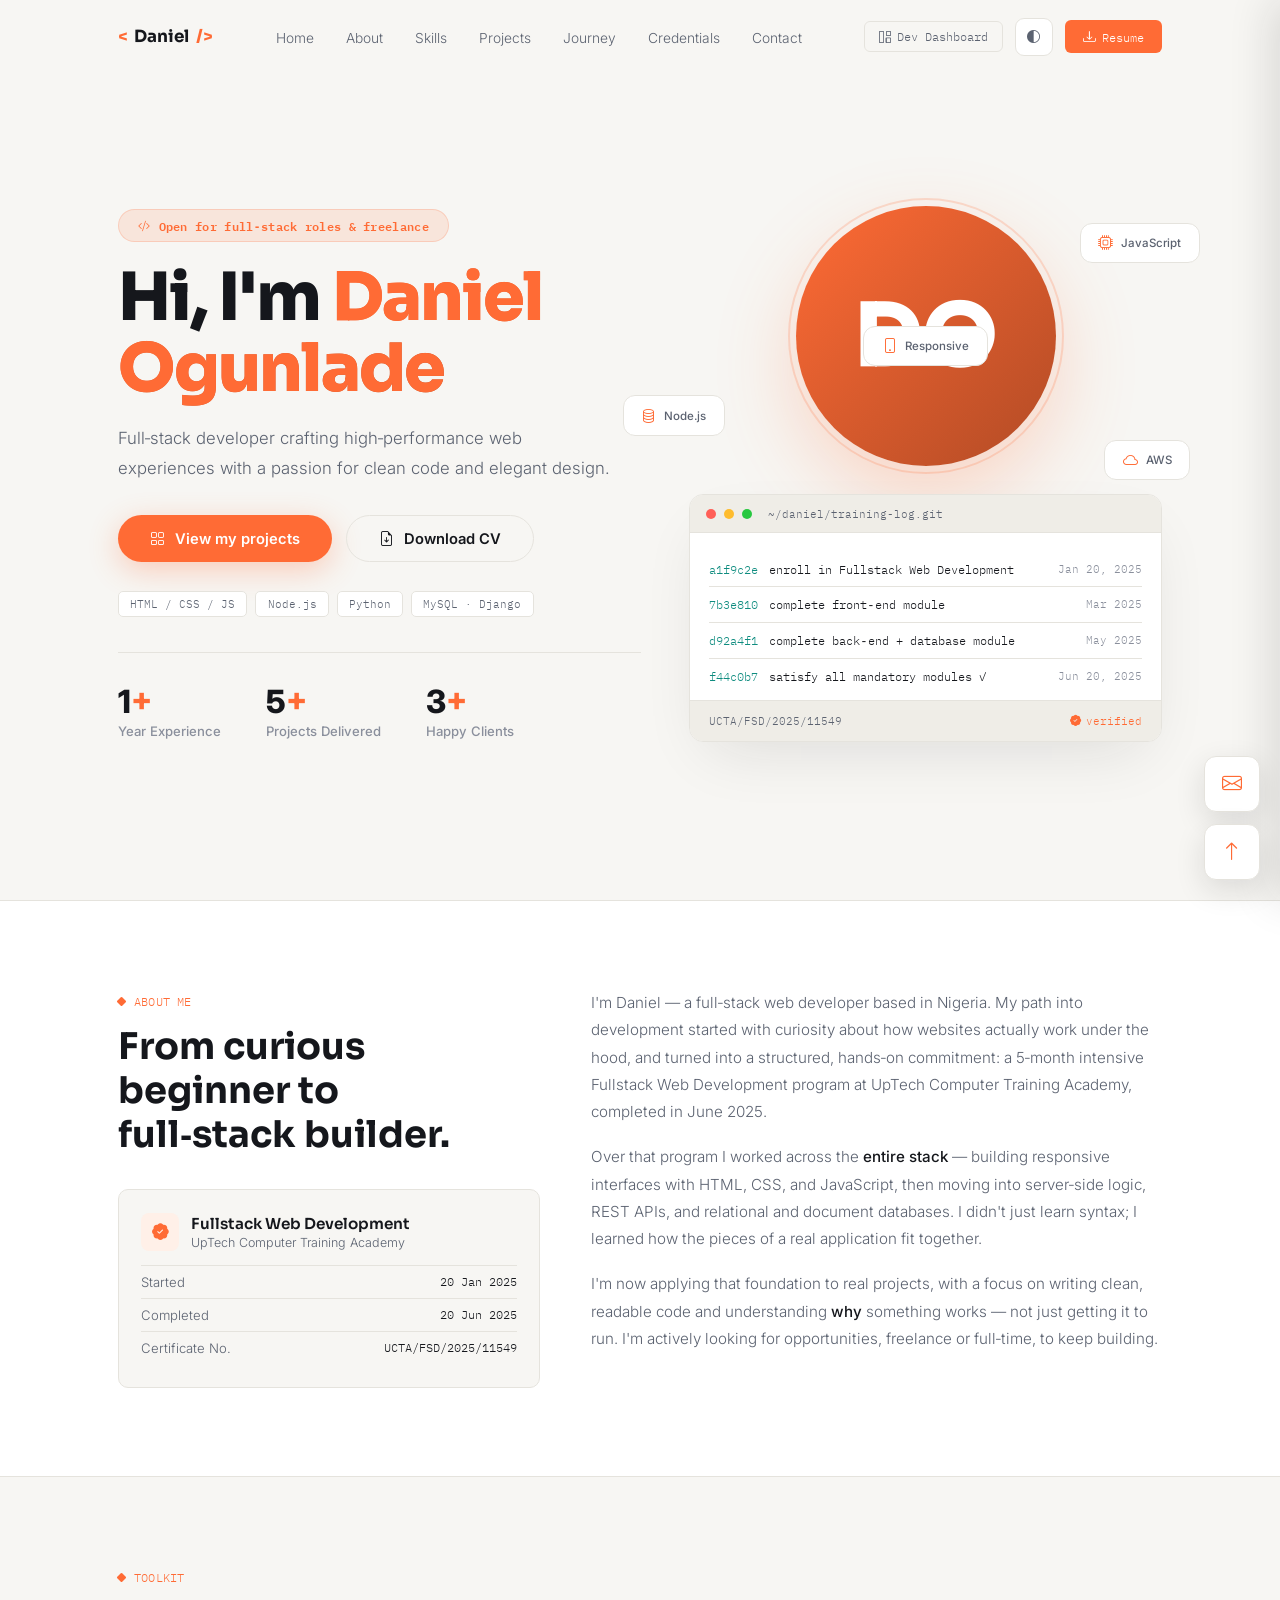
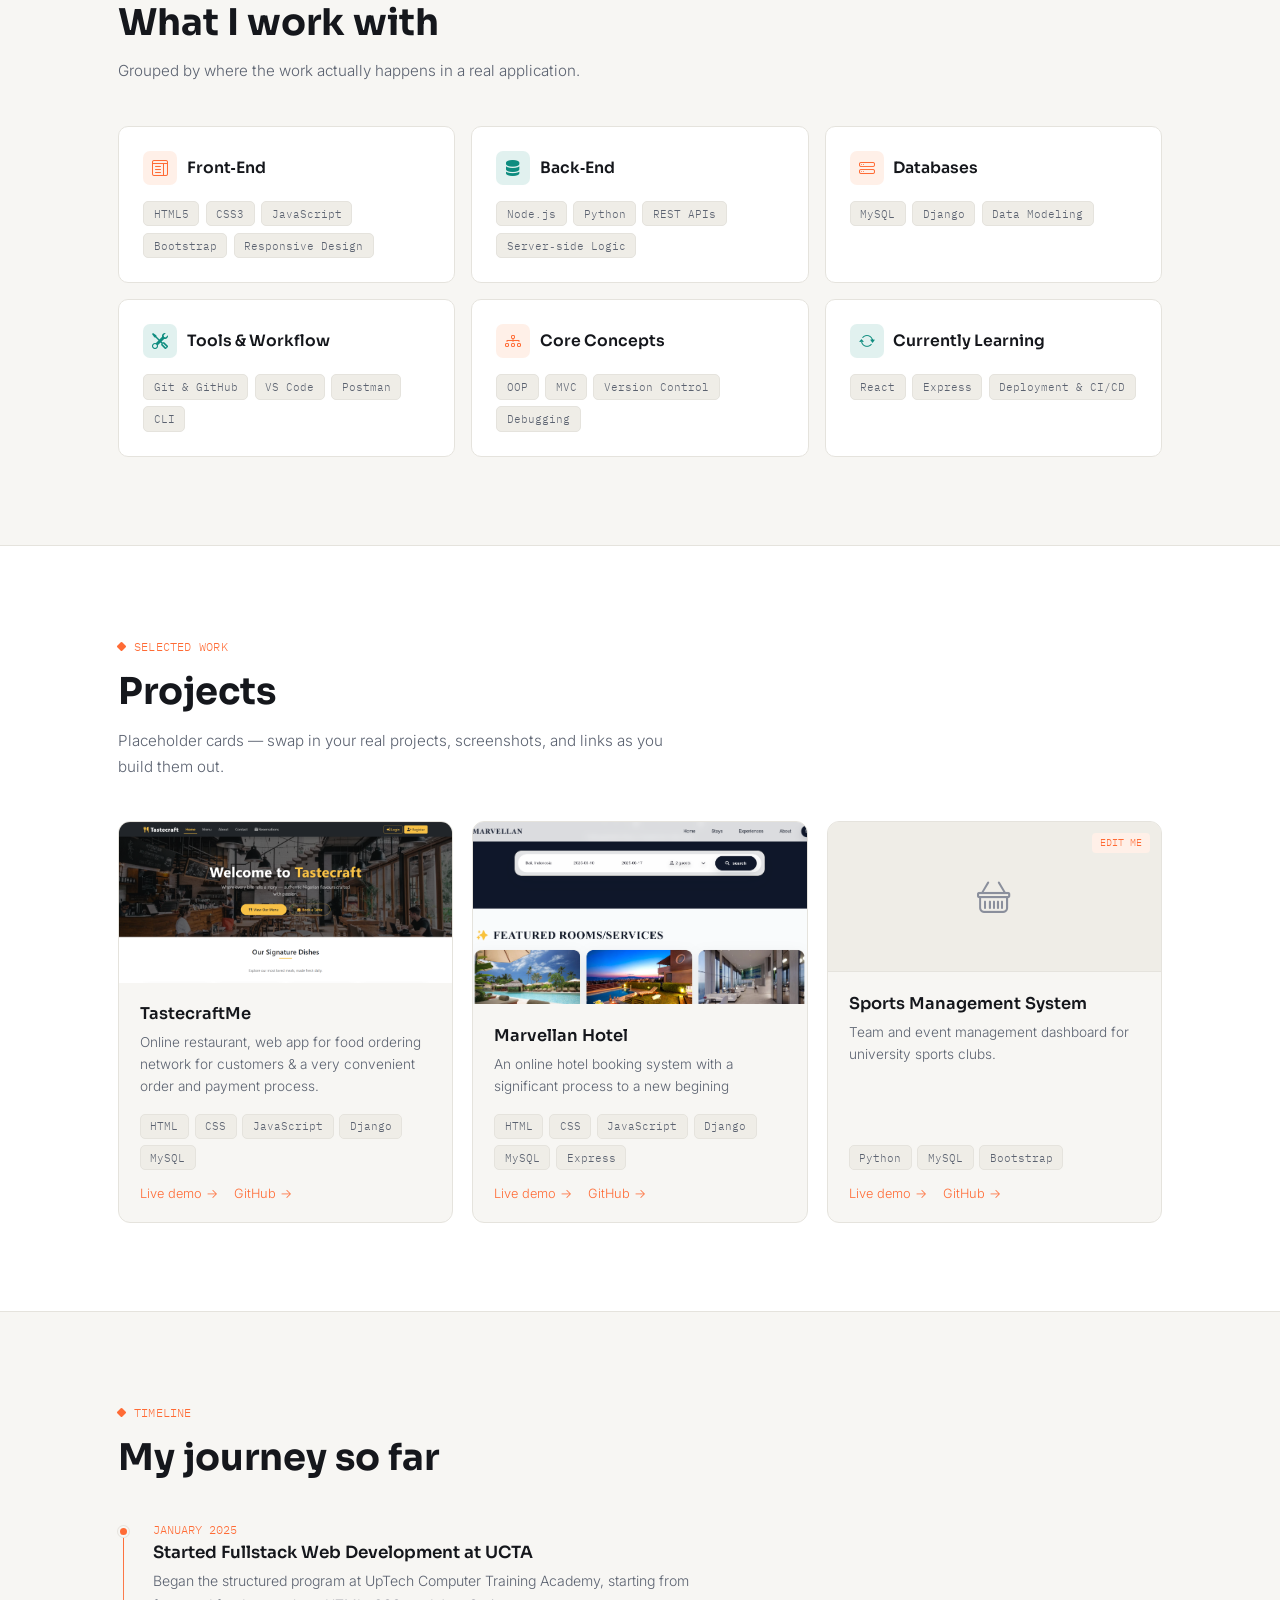
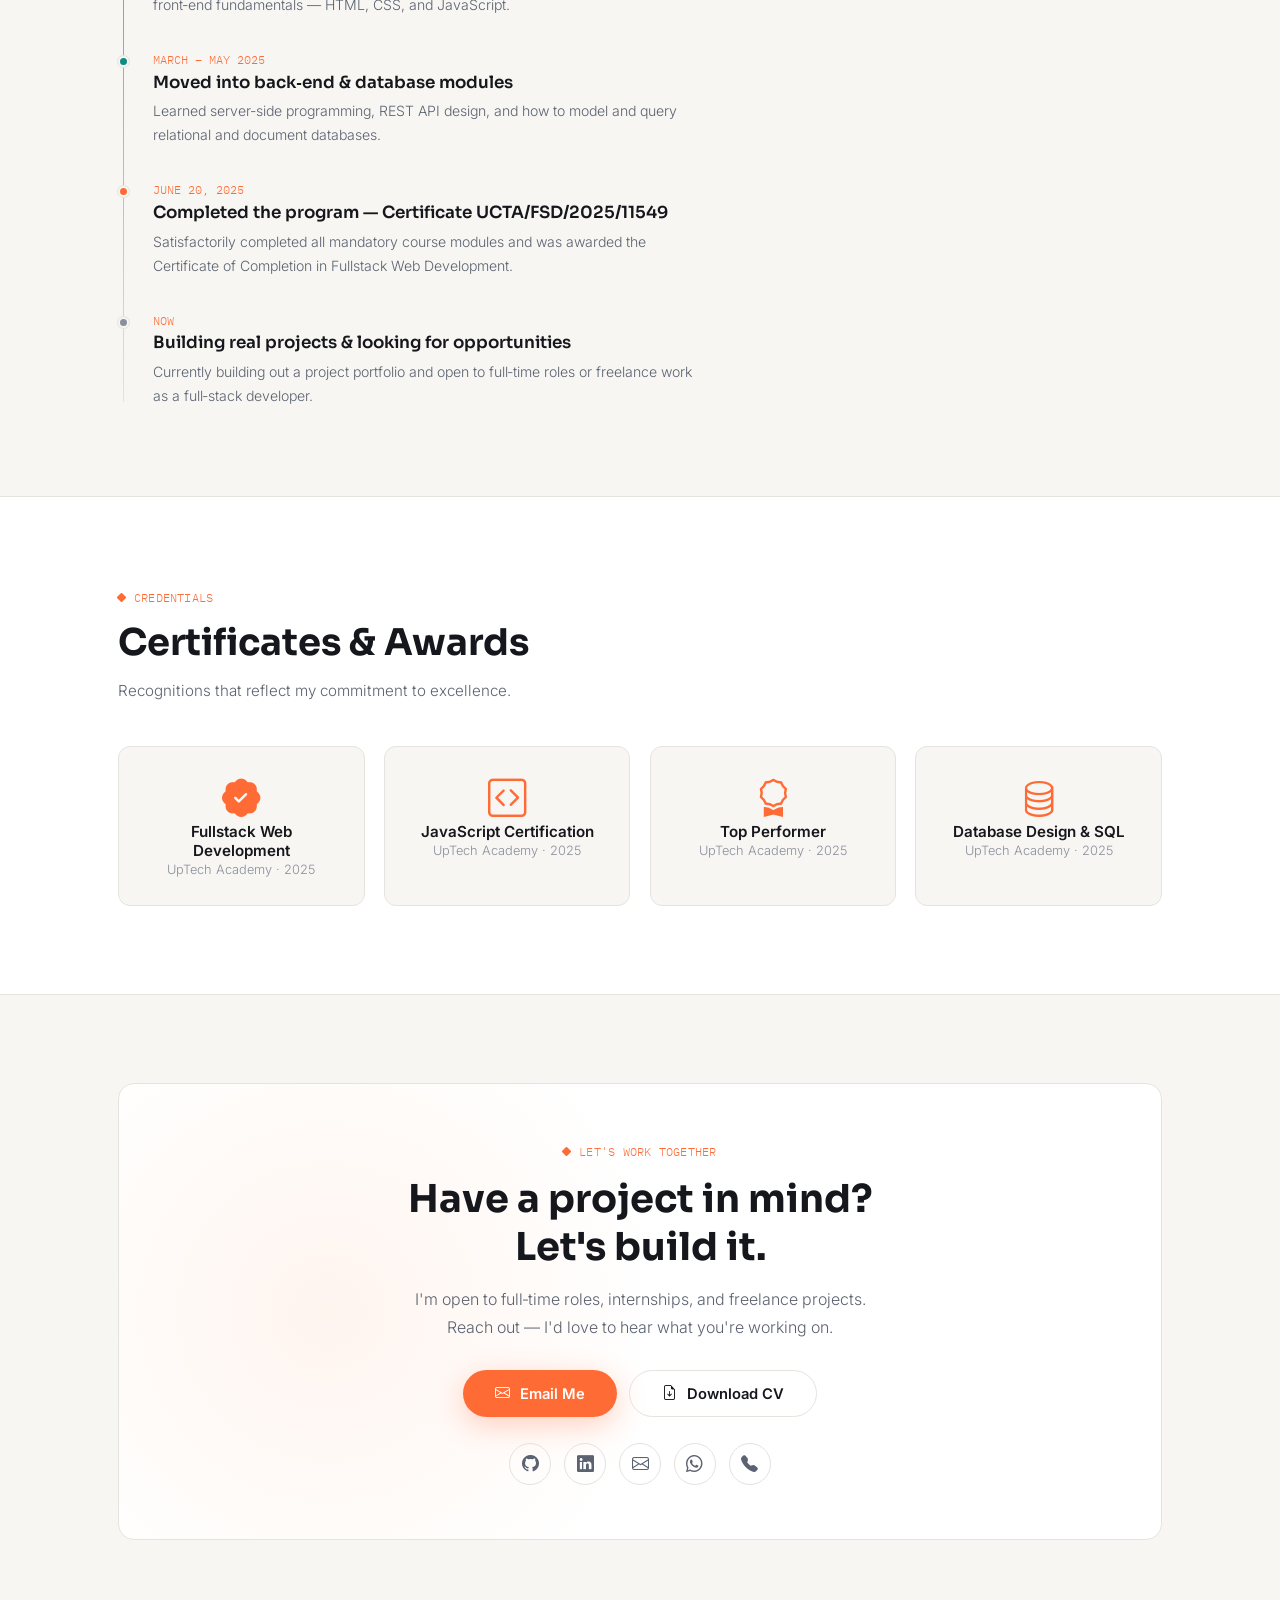
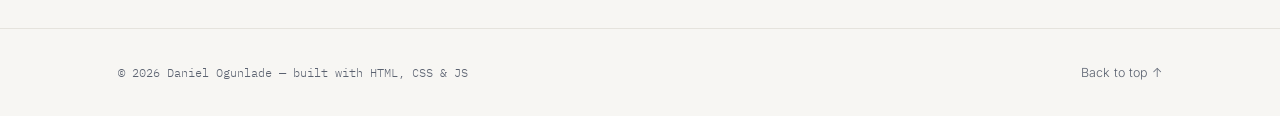
==== index.html @ c3af135f "first commit" ====
<!DOCTYPE html>
<html lang="en">

<head>
    <meta charset="UTF-8" />
    <meta name="viewport" content="width=device-width, initial-scale=1.0" />
    <title>Daniel Ogunlade · Full‑Stack Developer</title>

    <!-- ─── FONTS ─── -->
    <link rel="preconnect" href="https://fonts.googleapis.com" />
    <link href="https://fonts.googleapis.com/css2?family=Sora:wght@400;500;600;700;800&family=Inter:wght@300;400;500;600&family=IBM+Plex+Mono:wght@400;500;600&display=swap" rel="stylesheet" />

    <!-- ─── FAVICON ─── -->
    <link rel="shortcut icon" href="images\logo\favicon.ico" type="image/x-icon">

    <!-- ─── ICONS ─── -->
    <link rel="stylesheet" href="https://cdn.jsdelivr.net/npm/bootstrap-icons@1.11.3/font/bootstrap-icons.min.css" />

    <!-- ─── THEME PRE‑PAINT ─── -->
    <script>
        (function() {
            const stored = localStorage.getItem('portfolio-theme') || 'system';
            const resolved = stored === 'system' ?
                (window.matchMedia('(prefers-color-scheme: dark)').matches ? 'dark' : 'light') :
                stored;
            document.documentElement.setAttribute('data-theme', resolved);
            document.documentElement.setAttribute('data-theme-pref', stored);
        })();
    </script>

    <style>
        /* ═══════════════════════ BASE & TOKENS ═══════════════════════ */
        *,
        *::before,
        *::after {
            box-sizing: border-box;
            margin: 0;
            padding: 0;
        }
    
        :root,
        [data-theme="light"] {
            --bg: #F7F6F3;
            --surface: #FFFFFF;
            --ink: #15171C;
            --muted: #5B6270;
            --muted-2: #8A8F9C;
            --border: #E5E3DD;
            --orange: #FF6B35;
            --orange-2: #CC4400;
            --orange-soft: #FFF0E8;
            --teal: #0E8C7F;
            --code-bg: #EFEDE7;
            --shadow: rgba(21, 23, 28, 0.06);
            --shadow-md: rgba(21, 23, 28, 0.12);
        }
    
        [data-theme="dark"] {
            --bg: #14151A;
            --surface: #1A1C23;
            --ink: #EDEEF2;
            --muted: #9CA1B0;
            --muted-2: #686D7C;
            --border: #2B2D36;
            --orange: #FF7D4D;
            --orange-2: #CC4400;
            --orange-soft: #2A1B12;
            --teal: #3FCBB8;
            --code-bg: #20222B;
            --shadow: rgba(0, 0, 0, 0.35);
            --shadow-md: rgba(0, 0, 0, 0.5);
        }
    
        html {
            scroll-behavior: smooth;
        }
    
        body {
            background: var(--bg);
            color: var(--ink);
            font-family: 'Inter', sans-serif;
            font-weight: 300;
            transition: background 0.25s, color 0.25s;
            overflow-x: hidden;
        }
    
        ::selection {
            background: var(--orange);
            color: #fff;
        }
    
        ::-webkit-scrollbar {
            width: 8px;
        }
    
        ::-webkit-scrollbar-track {
            background: var(--bg);
        }
    
        ::-webkit-scrollbar-thumb {
            background: var(--border);
            border-radius: 4px;
        }
    
        ::-webkit-scrollbar-thumb:hover {
            background: var(--muted-2);
        }
    
        a {
            color: inherit;
            text-decoration: none;
        }
    
        :focus-visible {
            outline: 2px solid var(--orange);
            outline-offset: 3px;
        }
    
        @media (prefers-reduced-motion: reduce) {
    
            *,
            *::before,
            *::after {
                animation-duration: 0.01ms !important;
                transition-duration: 0.01ms !important;
            }
        }
    
        .font-display {
            font-family: 'Sora', sans-serif;
        }
    
        .font-mono {
            font-family: 'IBM Plex Mono', monospace;
        }
    
        .wrap {
            max-width: 1100px;
            margin: 0 auto;
            padding: 0 1.75rem;
        }
    
        .eyebrow {
            font-family: 'IBM Plex Mono', monospace;
            font-size: 0.75rem;
            color: var(--orange);
            letter-spacing: 0.02em;
            display: inline-flex;
            align-items: center;
            gap: 0.55rem;
            margin-bottom: 1rem;
        }
    
        .eyebrow::before {
            content: '';
            width: 7px;
            height: 7px;
            background: var(--orange);
            border-radius: 1px;
            transform: rotate(45deg);
            flex-shrink: 0;
        }
    
        /* ═══════════════════════ NAVBAR ═══════════════════════ */
        nav {
            position: fixed;
            top: 0;
            left: 0;
            right: 0;
            z-index: 200;
            padding: 1.1rem 0;
            transition: all 0.3s ease;
        }
    
        nav.scrolled {
            background: color-mix(in srgb, var(--bg) 88%, transparent);
            backdrop-filter: blur(14px);
            border-bottom: 1px solid var(--border);
            padding: 0.75rem 0;
        }
    
        nav .wrap {
            display: flex;
            align-items: center;
            justify-content: space-between;
        }
    
        .nav-logo {
            font-family: 'Sora', sans-serif;
            font-weight: 700;
            font-size: 1.05rem;
            display: flex;
            align-items: center;
            gap: 0.4rem;
            flex-shrink: 0;
        }
    
        .nav-logo .bracket {
            color: var(--orange);
        }
    
        .nav-links {
            display: flex;
            gap: 2rem;
            list-style: none;
        }
    
        .nav-links a {
            font-size: 0.86rem;
            color: var(--muted);
            transition: color 0.2s;
            position: relative;
        }
    
        .nav-links a:hover {
            color: var(--ink);
        }
    
        .nav-right {
            display: flex;
            align-items: center;
            gap: 0.75rem;
        }
    
        .theme-toggle {
            width: 38px;
            height: 38px;
            border-radius: 9px;
            border: 1px solid var(--border);
            background: var(--surface);
            color: var(--muted);
            display: flex;
            align-items: center;
            justify-content: center;
            cursor: pointer;
            transition: all 0.2s;
            position: relative;
            flex-shrink: 0;
        }
    
        .theme-toggle:hover {
            border-color: var(--orange);
            color: var(--orange);
        }
    
        .theme-dropdown {
            position: absolute;
            top: calc(100% + 8px);
            right: 0;
            background: var(--surface);
            border: 1px solid var(--border);
            border-radius: 10px;
            box-shadow: 0 12px 28px var(--shadow-md);
            padding: 5px;
            width: 150px;
            opacity: 0;
            visibility: hidden;
            transform: translateY(-6px);
            transition: all 0.18s;
            z-index: 50;
        }
    
        .theme-dropdown.open {
            opacity: 1;
            visibility: visible;
            transform: translateY(0);
        }
    
        .theme-option {
            display: flex;
            align-items: center;
            gap: 8px;
            width: 100%;
            border: none;
            background: none;
            padding: 7px 10px;
            border-radius: 7px;
            cursor: pointer;
            font-size: 0.82rem;
            color: var(--ink);
            font-family: 'Inter', sans-serif;
            transition: background 0.15s;
        }
    
        .theme-option:hover {
            background: var(--code-bg);
        }
    
        .theme-option.current {
            color: var(--orange);
            font-weight: 600;
        }
    
        .theme-option .check {
            margin-left: auto;
            opacity: 0;
        }
    
        .theme-option.current .check {
            opacity: 1;
        }
    
        .nav-cta {
            font-family: 'IBM Plex Mono', monospace;
            font-size: 0.78rem;
            background: var(--orange);
            color: #fff;
            padding: 0.55rem 1.15rem;
            border-radius: 6px;
            transition: all 0.2s;
            display: flex;
            align-items: center;
            gap: 0.4rem;
            white-space: nowrap;
        }
    
        .nav-cta:hover {
            transform: translateY(-1px);
            box-shadow: 0 6px 16px var(--shadow-md);
        }
    
        .dash-switch {
            display: flex;
            align-items: center;
            gap: 0.4rem;
            font-family: 'IBM Plex Mono', monospace;
            font-size: 0.76rem;
            color: var(--muted);
            border: 1px solid var(--border);
            padding: 0.45rem 0.85rem;
            border-radius: 6px;
            transition: all 0.2s;
            white-space: nowrap;
        }
    
        .dash-switch:hover {
            border-color: var(--teal);
            color: var(--teal);
        }
    
        .nav-toggle {
            display: none;
            background: none;
            border: 1px solid var(--border);
            border-radius: 8px;
            width: 38px;
            height: 38px;
            color: var(--ink);
            font-size: 1.1rem;
            cursor: pointer;
            align-items: center;
            justify-content: center;
            flex-shrink: 0;
        }
    
        /* ─── Mobile drawer ─── */
        .mobile-nav-panel {
            position: fixed;
            top: 0;
            right: 0;
            height: 100vh;
            width: min(80vw, 320px);
            background: var(--surface);
            border-left: 1px solid var(--border);
            z-index: 300;
            transform: translateX(100%);
            transition: transform 0.3s ease;
            display: flex;
            flex-direction: column;
            padding: 1.5rem;
            box-shadow: -10px 0 40px var(--shadow-md);
        }
    
        .mobile-nav-panel.open {
            transform: translateX(0);
        }
    
        .mobile-nav-head {
            display: flex;
            justify-content: space-between;
            align-items: center;
            margin-bottom: 2rem;
        }
    
        .mobile-nav-close {
            background: none;
            border: 1px solid var(--border);
            border-radius: 8px;
            width: 34px;
            height: 34px;
            color: var(--ink);
            font-size: 1rem;
            cursor: pointer;
        }
    
        .mobile-nav-links {
            list-style: none;
            display: flex;
            flex-direction: column;
            gap: 0.3rem;
        }
    
        .mobile-nav-links a {
            display: block;
            padding: 0.85rem 0.5rem;
            font-size: 1rem;
            font-weight: 500;
            color: var(--ink);
            border-bottom: 1px solid var(--border);
        }
    
        .mobile-nav-footer {
            margin-top: auto;
            display: flex;
            flex-direction: column;
            gap: 0.7rem;
        }
    
        .mobile-nav-overlay {
            position: fixed;
            inset: 0;
            background: rgba(0, 0, 0, 0.4);
            z-index: 250;
            opacity: 0;
            visibility: hidden;
            transition: opacity 0.3s ease;
        }
    
        .mobile-nav-overlay.open {
            opacity: 1;
            visibility: visible;
        }
    
        /* ═══════════════════════ HERO — COMBINED ═══════════════════════ */
        #hero {
            min-height: 100vh;
            display: flex;
            align-items: center;
            padding: 6rem 0 3rem;
            position: relative;
        }
    
        .hero-grid {
            display: grid;
            grid-template-columns: 1.05fr 0.95fr;
            gap: 3rem;
            align-items: center;
            width: 100%;
        }
    
        /* ─── Left content ─── */
        .hero-badge {
            display: inline-flex;
            align-items: center;
            gap: 0.5rem;
            background: color-mix(in srgb, var(--orange) 12%, transparent);
            color: var(--orange);
            padding: 0.35rem 1.2rem;
            border-radius: 50px;
            font-size: 0.75rem;
            font-weight: 600;
            letter-spacing: 0.3px;
            border: 1px solid color-mix(in srgb, var(--orange) 20%, transparent);
            font-family: 'IBM Plex Mono', monospace;
            margin-bottom: 1.2rem;
            opacity: 0;
            transform: translateY(16px);
            animation: fadeUp 0.7s 0.05s forwards;
        }
    
        .hero-title {
            font-family: 'Sora', sans-serif;
            font-size: clamp(2.6rem, 5.2vw, 4.2rem);
            font-weight: 800;
            line-height: 1.08;
            letter-spacing: -2px;
            margin-bottom: 1.2rem;
            opacity: 0;
            transform: translateY(18px);
            animation: fadeUp 0.7s 0.12s forwards;
        }
    
        .hero-title .highlight {
            background: linear-gradient(135deg, var(--orange), color-mix(in srgb, var(--orange) 70%, #000));
            -webkit-background-clip: text;
            -webkit-text-fill-color: var(--orange);
            background-clip: text;
        }
    
        .hero-sub {
            font-size: 1.05rem;
            color: var(--muted);
            max-width: 500px;
            line-height: 1.75;
            margin-bottom: 2rem;
            opacity: 0;
            transform: translateY(18px);
            animation: fadeUp 0.7s 0.22s forwards;
        }
    
        .hero-actions {
            display: flex;
            gap: 0.9rem;
            flex-wrap: wrap;
            opacity: 0;
            transform: translateY(18px);
            animation: fadeUp 0.7s 0.34s forwards;
        }
    
        .btn-primary {
            display: inline-flex;
            align-items: center;
            gap: 0.6rem;
            background: var(--orange);
            color: #fff;
            padding: 0.85rem 2rem;
            border-radius: 50px;
            font-weight: 600;
            font-size: 0.92rem;
            border: none;
            cursor: pointer;
            transition: all 0.3s ease;
            box-shadow: 0 8px 30px color-mix(in srgb, var(--orange) 30%, transparent);
        }
    
        .btn-primary:hover {
            background: color-mix(in srgb, var(--orange) 80%, #000);
            transform: translateY(-3px);
            box-shadow: 0 12px 40px color-mix(in srgb, var(--orange) 40%, transparent);
        }
    
        .btn-secondary {
            display: inline-flex;
            align-items: center;
            gap: 0.6rem;
            background: transparent;
            color: var(--ink);
            padding: 0.85rem 2rem;
            border-radius: 50px;
            font-weight: 600;
            font-size: 0.92rem;
            border: 1.5px solid var(--border);
            cursor: pointer;
            transition: all 0.3s ease;
        }
    
        .btn-secondary:hover {
            border-color: var(--orange);
            color: var(--orange);
            transform: translateY(-3px);
            background: color-mix(in srgb, var(--orange) 5%, transparent);
        }
    
        /* ─── Tech tags ─── */
        .hero-tags {
            display: flex;
            gap: 0.5rem;
            margin-top: 1.8rem;
            flex-wrap: wrap;
            opacity: 0;
            transform: translateY(18px);
            animation: fadeUp 0.7s 0.46s forwards;
        }
    
        .hero-tag {
            font-family: 'IBM Plex Mono', monospace;
            font-size: 0.7rem;
            color: var(--muted);
            border: 1px solid var(--border);
            padding: 0.3rem 0.7rem;
            border-radius: 5px;
            background: var(--surface);
        }
    
        /* ─── Stats ─── */
        .hero-stats {
            display: flex;
            gap: 2.8rem;
            margin-top: 2.2rem;
            padding-top: 1.8rem;
            border-top: 1px solid var(--border);
            opacity: 0;
            transform: translateY(18px);
            animation: fadeUp 0.7s 0.58s forwards;
        }
    
        .stat-item h3 {
            font-size: 2rem;
            font-weight: 800;
            color: var(--ink);
        }
    
        .stat-item h3 span {
            color: var(--orange);
        }
    
        .stat-item p {
            color: var(--muted-2);
            font-size: 0.82rem;
            font-weight: 500;
            margin-top: 2px;
        }
    
        /* ─── Right: Avatar + floating badges ─── */
        .hero-visual {
            display: flex;
            justify-content: center;
            align-items: center;
            position: relative;
            opacity: 0;
            transform: scale(0.94);
            animation: fadeUp 0.8s 0.2s forwards;
        }
    
        .hero-avatar {
            width: 260px;
            height: 260px;
            border-radius: 50%;
            background: linear-gradient(135deg, var(--orange), color-mix(in srgb, var(--orange) 70%, #000));
            display: flex;
            align-items: center;
            justify-content: center;
            font-size: 5.5rem;
            font-weight: 800;
            color: #fff;
            margin-bottom: 20px;
            box-shadow: 0 30px 80px color-mix(in srgb, var(--orange) 25%, transparent);
            position: relative;
            user-select: none;
            font-family: 'Sora', sans-serif;
        }
    
        .hero-avatar::after {
            content: '';
            position: absolute;
            inset: -8px;
            border-radius: 50%;
            border: 2px solid color-mix(in srgb, var(--orange) 20%, transparent);
            animation: pulse-ring 3s ease-in-out infinite;
        }
    
        @keyframes pulse-ring {
    
            0%,
            100% {
                transform: scale(1);
                opacity: 0.6;
            }
    
            50% {
                transform: scale(1.06);
                opacity: 0.2;
            }
        }
    
        .floating-badge {
            position: absolute;
            background: var(--surface);
            border: 1px solid var(--border);
            padding: 0.6rem 1.1rem;
            border-radius: 12px;
            font-size: 0.72rem;
            font-weight: 500;
            color: var(--muted);
            display: flex;
            align-items: center;
            gap: 0.5rem;
            box-shadow: var(--shadow-md);
            backdrop-filter: blur(4px);
            animation: float 5s ease-in-out infinite;
            white-space: nowrap;
        }
    
        .floating-badge i {
            color: var(--orange);
            font-size: 0.95rem;
        }
    
        .floating-badge:nth-child(2) {
            top: 6%;
            right: -8%;
            animation-delay: 0.3s;
        }
    
        .floating-badge:nth-child(3) {
            bottom: 18%;
            left: -14%;
            animation-delay: 1s;
        }
    
        .floating-badge:nth-child(4) {
            bottom: 2%;
            right: -6%;
            animation-delay: 1.8s;
        }
    
        @keyframes float {
    
            0%,
            100% {
                transform: translateY(0);
            }
    
            50% {
                transform: translateY(-12px);
            }
        }
    
        /* ─── Commit‑panel (the unique "training log" card) ─── */
        .commit-panel {
            background: var(--surface);
            border: 1px solid var(--border);
            border-radius: 14px;
            overflow: hidden;
            box-shadow: 0 24px 60px -20px var(--shadow-md);
            opacity: 0;
            transform: translateY(18px) scale(0.98);
            animation: fadeUp 0.8s 0.35s forwards;
            margin-top: 0.5rem;
        }
    
        .commit-bar {
            display: flex;
            align-items: center;
            gap: 0.5rem;
            padding: 0.7rem 1rem;
            background: var(--code-bg);
            border-bottom: 1px solid var(--border);
        }
    
        .commit-dot {
            width: 10px;
            height: 10px;
            border-radius: 50%;
        }
    
        .commit-bar-title {
            margin-left: 0.5rem;
            font-family: 'IBM Plex Mono', monospace;
            font-size: 0.7rem;
            color: var(--muted);
        }
    
        .commit-body {
            padding: 1.2rem 1.2rem 0.4rem;
            font-family: 'IBM Plex Mono', monospace;
            font-size: 0.76rem;
        }
    
        .commit-row {
            display: flex;
            gap: 0.7rem;
            padding: 0.6rem 0;
            border-bottom: 1px solid var(--border);
        }
    
        .commit-row:last-child {
            border-bottom: none;
        }
    
        .commit-hash {
            color: var(--teal);
            flex-shrink: 0;
        }
    
        .commit-msg {
            color: var(--ink);
            flex: 1;
        }
    
        .commit-meta {
            color: var(--muted-2);
            font-size: 0.7rem;
            white-space: nowrap;
        }
    
        .commit-footer {
            padding: 0.8rem 1.2rem;
            background: var(--code-bg);
            border-top: 1px solid var(--border);
            display: flex;
            justify-content: space-between;
            align-items: center;
            font-family: 'IBM Plex Mono', monospace;
            font-size: 0.7rem;
            color: var(--muted);
        }
    
        .commit-footer .verify {
            color: var(--orange);
            display: flex;
            align-items: center;
            gap: 0.3rem;
        }
    
        .reveal {
            opacity: 0;
            transform: translateY(26px);
            transition: opacity 0.65s ease, transform 0.65s ease;
        }
    
        .reveal.visible {
            opacity: 1;
            transform: translateY(0);
        }
    
        /* ═══════════════════════ SECTION SCAFFOLD ═══════════════════════ */
        section {
            padding: 5.5rem 0;
        }
    
        .section-head {
            margin-bottom: 2.6rem;
            max-width: 560px;
        }
    
        .section-title {
            font-family: 'Sora', sans-serif;
            font-size: clamp(1.7rem, 3vw, 2.3rem);
            font-weight: 700;
            line-height: 1.2;
        }
    
        .section-desc {
            color: var(--muted);
            margin-top: 0.85rem;
            line-height: 1.7;
            font-size: 0.95rem;
        }
    
        /* ═══════════════════════ ABOUT ═══════════════════════ */
        #about {
            background: var(--surface);
            border-top: 1px solid var(--border);
            border-bottom: 1px solid var(--border);
        }
    
        .about-grid {
            display: grid;
            grid-template-columns: 0.85fr 1.15fr;
            gap: 3.2rem;
            align-items: start;
        }
    
        .about-text p {
            color: var(--muted);
            line-height: 1.8;
            margin-bottom: 1.1rem;
            font-size: 0.95rem;
        }
    
        .about-text strong {
            color: var(--ink);
            font-weight: 500;
        }
    
        .cert-card {
            background: var(--bg);
            border: 1px solid var(--border);
            border-radius: 10px;
            padding: 1.4rem;
        }
    
        .cert-card-head {
            display: flex;
            align-items: center;
            gap: 0.7rem;
            margin-bottom: 0.9rem;
        }
    
        .cert-icon {
            width: 38px;
            height: 38px;
            border-radius: 8px;
            background: var(--orange-soft);
            color: var(--orange);
            display: flex;
            align-items: center;
            justify-content: center;
            font-size: 1.05rem;
            flex-shrink: 0;
        }
    
        .cert-card-title {
            font-family: 'Sora', sans-serif;
            font-weight: 600;
            font-size: 0.95rem;
        }
    
        .cert-card-sub {
            font-size: 0.78rem;
            color: var(--muted);
            margin-top: 0.1rem;
        }
    
        .cert-detail {
            display: flex;
            justify-content: space-between;
            padding: 0.5rem 0;
            border-top: 1px solid var(--border);
            font-size: 0.82rem;
        }
    
        .cert-detail .label {
            color: var(--muted);
        }
    
        .cert-detail .value {
            font-family: 'IBM Plex Mono', monospace;
            font-size: 0.76rem;
            color: var(--ink);
        }
    
        /* ═══════════════════════ SKILLS ═══════════════════════ */
        .skills-grid {
            display: grid;
            grid-template-columns: repeat(3, 1fr);
            gap: 1rem;
        }
    
        .skill-card {
            background: var(--surface);
            border: 1px solid var(--border);
            border-radius: 10px;
            padding: 1.5rem;
            transition: all 0.25s;
        }
    
        .skill-card:hover {
            border-color: var(--orange);
            transform: translateY(-3px);
        }
    
        .skill-card-head {
            display: flex;
            align-items: center;
            gap: 0.6rem;
            margin-bottom: 1rem;
        }
    
        .skill-icon {
            width: 34px;
            height: 34px;
            border-radius: 7px;
            display: flex;
            align-items: center;
            justify-content: center;
            font-size: 1rem;
            flex-shrink: 0;
        }
    
        .skill-card-title {
            font-family: 'Sora', sans-serif;
            font-weight: 600;
            font-size: 0.98rem;
        }
    
        .skill-tags {
            display: flex;
            flex-wrap: wrap;
            gap: 0.4rem;
        }
    
        .skill-tag {
            font-family: 'IBM Plex Mono', monospace;
            font-size: 0.7rem;
            background: var(--code-bg);
            border: 1px solid var(--border);
            color: var(--muted);
            padding: 0.3rem 0.6rem;
            border-radius: 5px;
        }
    
        /* ═══════════════════════ PROJECTS ═══════════════════════ */
        #projects {
            background: var(--surface);
            border-top: 1px solid var(--border);
            border-bottom: 1px solid var(--border);
        }
    
        .projects-grid {
            display: grid;
            grid-template-columns: repeat(3, 1fr);
            gap: 1.2rem;
        }
    
        .project-card {
            background: var(--bg);
            border: 1px solid var(--border);
            border-radius: 12px;
            overflow: hidden;
            transition: all 0.3s;
            display: flex;
            flex-direction: column;
        }
    
        .project-card:hover {
            border-color: var(--orange);
            transform: translateY(-3px);
        }
    
        .project-card img {
            transition: all 0.3s;
            object-fit: cover;
            width: 100%;
            height: 100%;
        }
    
        .project-card:hover img {
            transform: scale(1.05);
        }
    
        .project-thumb {
            height: 150px;
            display: flex;
            align-items: center;
            justify-content: center;
            background: var(--code-bg);
            border-bottom: 1px solid var(--border);
            position: relative;
        }
    
        .project-thumb i {
            font-size: 2.1rem;
            color: var(--muted-2);
        }
    
        .project-thumb .placeholder-badge {
            position: absolute;
            top: 0.7rem;
            right: 0.7rem;
            font-family: 'IBM Plex Mono', monospace;
            font-size: 0.6rem;
            background: var(--orange-soft);
            color: var(--orange);
            padding: 0.2rem 0.5rem;
            border-radius: 4px;
        }
    
        .project-body {
            padding: 1.3rem;
            display: flex;
            flex-direction: column;
            flex: 1;
        }
    
        .project-title {
            font-family: 'Sora', sans-serif;
            font-weight: 600;
            font-size: 1.02rem;
            margin-bottom: 0.5rem;
        }
    
        .project-desc {
            color: var(--muted);
            font-size: 0.85rem;
            line-height: 1.6;
            margin-bottom: 1rem;
            flex: 1;
        }
    
        .project-stack {
            display: flex;
            flex-wrap: wrap;
            gap: 0.35rem;
            margin-bottom: 1rem;
        }
    
        .project-links {
            display: flex;
            gap: 1rem;
        }
    
        .project-link {
            font-size: 0.8rem;
            color: var(--orange);
            display: flex;
            align-items: center;
            gap: 0.35rem;
            transition: gap 0.2s;
        }
    
        .project-link:hover {
            gap: 0.55rem;
        }
    
        /* ═══════════════════════ JOURNEY / TIMELINE ═══════════════════════ */
        .build-log {
            position: relative;
            padding-left: 2.2rem;
        }
    
        .build-log::before {
            content: '';
            position: absolute;
            left: 5px;
            top: 6px;
            bottom: 6px;
            width: 1px;
            background: linear-gradient(to bottom, var(--orange), var(--border));
        }
    
        .log-item {
            position: relative;
            padding-bottom: 2.2rem;
        }
    
        .log-item:last-child {
            padding-bottom: 0;
        }
    
        .log-dot {
            position: absolute;
            left: -2.2rem;
            top: 4px;
            width: 11px;
            height: 11px;
            border-radius: 50%;
            background: var(--orange);
            border: 2px solid var(--bg);
            box-shadow: 0 0 0 1px var(--border);
        }
    
        .log-date {
            font-family: 'IBM Plex Mono', monospace;
            font-size: 0.74rem;
            color: var(--orange);
            margin-bottom: 0.3rem;
        }
    
        .log-title {
            font-family: 'Sora', sans-serif;
            font-size: 1.05rem;
            font-weight: 600;
        }
    
        .log-desc {
            color: var(--muted);
            font-size: 0.88rem;
            line-height: 1.7;
            margin-top: 0.4rem;
            max-width: 540px;
        }
    
        /* ═══════════════════════ CREDENTIALS ═══════════════════════ */
        #credentials {
            background: var(--surface);
            border-top: 1px solid var(--border);
            border-bottom: 1px solid var(--border);
        }
    
        .certs-grid {
            display: grid;
            grid-template-columns: repeat(auto-fit, minmax(200px, 1fr));
            gap: 1.2rem;
        }
    
        .cred-card {
            background: var(--bg);
            border: 1px solid var(--border);
            padding: 1.8rem 1.5rem;
            border-radius: 12px;
            text-align: center;
            transition: all 0.25s;
        }
    
        .cred-card:hover {
            border-color: var(--orange);
            transform: scale(1.02);
        }
    
        .cred-card i {
            font-size: 2.4rem;
            color: var(--orange);
            margin-bottom: 0.6rem;
        }
    
        .cred-card h5 {
            font-weight: 600;
            font-size: 0.95rem;
            color: var(--ink);
        }
    
        .cred-card p {
            color: var(--muted-2);
            font-size: 0.8rem;
            margin-top: 2px;
        }
    
        /* ═══════════════════════ CONTACT ═══════════════════════ */
        #contact {
            text-align: center;
        }
    
        .contact-card {
            background: var(--surface);
            border: 1px solid var(--border);
            border-radius: 16px;
            padding: 3.4rem 2rem;
            position: relative;
            overflow: hidden;
        }
    
        .contact-card::before {
            content: '';
            position: absolute;
            top: -40%;
            left: -10%;
            width: 60%;
            height: 180%;
            background: radial-gradient(circle, var(--orange-soft), transparent 65%);
            opacity: 0.7;
        }
    
        .contact-title {
            font-family: 'Sora', sans-serif;
            font-size: clamp(1.7rem, 3.5vw, 2.4rem);
            font-weight: 700;
            margin-bottom: 0.9rem;
            position: relative;
            z-index: 1;
        }
    
        .contact-desc {
            color: var(--muted);
            max-width: 460px;
            margin: 0 auto 1.8rem;
            line-height: 1.75;
            position: relative;
            z-index: 1;
        }
    
        .contact-row {
            display: flex;
            gap: 0.8rem;
            justify-content: center;
            flex-wrap: wrap;
            position: relative;
            z-index: 1;
            margin-bottom: 1.6rem;
        }
    
        .social-row {
            display: flex;
            gap: 0.8rem;
            justify-content: center;
            position: relative;
            z-index: 1;
        }
    
        .social-link {
            width: 42px;
            height: 42px;
            border-radius: 50%;
            border: 1px solid var(--border);
            display: flex;
            align-items: center;
            justify-content: center;
            font-size: 1.05rem;
            transition: all 0.22s;
            color: var(--muted);
        }
    
        .social-link:hover {
            border-color: var(--orange);
            color: var(--orange);
            transform: translateY(-2px);
        }
    
        /* ═══════════════════════ FOOTER ═══════════════════════ */
        footer {
            padding: 2.2rem 0;
            border-top: 1px solid var(--border);
        }
    
        .footer-row {
            display: flex;
            justify-content: space-between;
            align-items: center;
            flex-wrap: wrap;
            gap: 0.8rem;
        }
    
        .footer-text {
            font-size: 0.78rem;
            color: var(--muted);
            font-family: 'IBM Plex Mono', monospace;
        }
    
        .footer-link {
            font-size: 0.78rem;
            color: var(--muted);
            transition: color 0.2s;
        }
    
        .footer-link:hover {
            color: var(--orange);
        }
    
        /* ═══════════════════════ RESPONSIVE ═══════════════════════ */
        @media (max-width: 992px) {
            .hero-grid {
                grid-template-columns: 1fr;
                gap: 2rem;
                text-align: center;
            }
    
            /* ─── FLIP THE ORDER: visual on top, text below ─── */
            .hero-grid>div:first-child {
                /* text column */
                order: 2;
            }
    
            .hero-grid>div:last-child {
                /* visual column (avatar + commit) */
                order: 1;
            }
    
            .hero-visual {
                flex-direction: column !important;
                align-items: center;
                gap: 1.5rem;
            }
    
            /* ─── Avatar: SAME GRADIENT as desktop ─── */
            .hero-avatar {
                width: 220px;
                height: 220px;
                font-size: 4.5rem;
                flex-shrink: 0;
                background: linear-gradient(135deg, var(--orange), #CC4400) !important;
            }
    
            /* ─── Hide commit panel on mobile (cleaner) ─── */
            .commit-panel {
                display: none;
            }
    
            .floating-badge {
                display: none;
            }
    
            .hero-sub {
                max-width: 100%;
                margin-left: auto;
                margin-right: auto;
            }
    
            .hero-badge {
                margin-left: auto;
                margin-right: auto;
                background: var(--orange-2);
            }
    
            .hero-actions {
                justify-content: center;
            }
    
            .hero-tags {
                justify-content: center;
            }
    
            .hero-stats {
                justify-content: center;
            }
    
            .about-grid {
                grid-template-columns: 1fr;
                text-align: center;
            }
    
            .skills-grid {
                grid-template-columns: 1fr;
            }
    
            .projects-grid {
                grid-template-columns: 1fr;
            }
    
            .nav-links {
                display: none;
            }
    
            .dash-switch span.dash-switch-label {
                display: none;
            }
    
            section {
                padding: 4rem 0;
            }
    
            .wrap {
                padding: 0 1.2rem;
            }
    
            .nav-toggle {
                display: flex;
            }
        }
    
        @media (max-width: 480px) {
            .nav-cta span {
                display: none;
            }
    
            .hero-avatar {
                width: 170px;
                height: 170px;
                font-size: 3.5rem;
                background: var(--orange-2);
            }
    
            .hero-title {
                font-size: clamp(2rem, 10vw, 2.8rem) !important;
                margin-top: 0.5rem;
            }
    
            .hero-badge {
                margin-left: auto;
                margin-right: auto;
                background: color-mix(in srgb, var(--orange) 12%, transparent) !important;
            }
    
            .hero-stats {
                gap: 1.5rem;
                flex-wrap: wrap;
            }
    
            .stat-item h3 {
                font-size: 1.5rem;
            }
    
            .commit-panel {
                display: none;
            }
    
            .commit-row {
                flex-wrap: wrap;
                gap: 0.3rem;
            }
    
            .commit-meta {
                white-space: normal;
            }
        }
    
        /* ═══════════════════════ ANIMATIONS ═══════════════════════ */
        @keyframes fadeUp {
            to {
                opacity: 1;
                transform: translateY(0) scale(1);
            }
        }
    
        /* ═══════════════════════ BOTTOM-RIGHT UI ═══════════════════════ */
        .br-bottom {
            position: fixed;
            right: 20px;
            bottom: 20px;
            display: flex;
            flex-direction: column;
            gap: 12px;
            z-index: 700;
            align-items: flex-end;
        }
    
        .br-btn {
            width: 56px;
            height: 56px;
            border-radius: 12px;
            background: var(--surface);
            border: 1px solid var(--border);
            box-shadow: 0 10px 30px var(--shadow-md);
            display: inline-grid;
            place-items: center;
            cursor: pointer;
            position: relative;
            overflow: hidden;
            color: var(--ink);
            transition: transform 0.12s ease, box-shadow 0.12s ease;
        }
    
        .br-btn:active {
            transform: translateY(1px);
        }
    
        .br-btn .bi {
            color: var(--orange);
            font-size: 1.25rem;
        }
    
        /* contact panel */
        .br-contact-panel {
            position: absolute;
            right: 70px;
            bottom: 0;
            width: 340px;
            max-width: calc(100vw - 100px);
            background: var(--surface);
            border: 1px solid var(--border);
            border-radius: 12px;
            padding: 12px;
            box-shadow: 0 20px 60px var(--shadow-md);
            transform: translateY(12px) scale(0.98);
            opacity: 0;
            visibility: hidden;
            transition: transform 0.16s ease, opacity 0.14s ease, visibility 0.16s;
        }
    
        .br-contact-panel.open {
            transform: translateY(0) scale(1);
            opacity: 1;
            visibility: visible;
        }
    
        .br-contact-panel form {
            display: flex;
            flex-direction: column;
            gap: 8px;
        }
    
        .br-contact-panel input,
        .br-contact-panel textarea {
            width: 100%;
            padding: 8px 10px;
            border: 1px solid var(--border);
            border-radius: 8px;
            background: var(--bg);
            color: var(--ink);
            font-family: inherit;
        }
    
        .br-contact-panel textarea {
            min-height: 84px;
            resize: vertical
        }
    
        .br-contact-row {
            display: flex;
            gap: 8px
        }
    
        .br-send {
            background: var(--orange);
            color: #fff;
            border: none;
            padding: 8px 12px;
            border-radius: 8px;
            cursor: pointer
        }
    
        .br-close {
            position: absolute;
            top: 8px;
            right: 8px;
            bottom: 8px;
            background: none;
            border: 1px solid var(--border);
            border-radius: 8px;
            color: var(--ink);
            padding: 6px;
            cursor: pointer
        }
    
        /* back-to-top progress fill */
        .br-back {
            position: relative;
        }
    
        .br-back::before {
            content: '';
            position: absolute;
            left: 0;
            top: 0;
            bottom: 0;
            width: var(--progress, 0%);
            background: linear-gradient(90deg, var(--orange), color-mix(in srgb, var(--orange) 70%, #000));
            opacity: 0.12;
            transition: width 0.12s linear;
            pointer-events: none
        }
    
        /* FULL-PAGE LOADER */
        .page-loader {
            position: fixed;
            inset: 0;
            display: flex;
            align-items: center;
            justify-content: center;
            flex-direction: column;
            gap: 14px;
            background: var(--surface);
            z-index: 1200;
            transition: opacity .35s ease, visibility .35s;
            -webkit-backdrop-filter: blur(6px);
            backdrop-filter: blur(6px);
        }
    
        .loader-wrap {
            display: flex;
            align-items: center;
            gap: 14px
        }
    
        .spinner {
            width: 84px;
            height: 84px;
            border-radius: 50%;
            background: conic-gradient(from 0deg, var(--orange), color-mix(in srgb, var(--orange) 60%, #000), var(--orange));
            animation: spin 1.6s linear infinite;
            display: grid;
            place-items: center;
            box-shadow: 0 12px 40px var(--shadow-md)
        }
    
        .spinner .inner {
            width: 62px;
            height: 62px;
            border-radius: 50%;
            background: var(--surface);
            display: grid;
            place-items: center;
            font-weight: 700;
            color: var(--orange);
            font-family: 'Sora', sans-serif;
            font-size: 1.2rem
        }
    
        @keyframes spin {
            to {
                transform: rotate(360deg)
            }
        }
    
        .loader-bar {
            width: 220px;
            height: 8px;
            border-radius: 999px;
            background: var(--code-bg);
            overflow: hidden;
            border: 1px solid var(--border)
        }
    
        .loader-fill {
            width: 0%;
            height: 100%;
            background: linear-gradient(90deg, var(--orange), color-mix(in srgb, var(--orange) 70%, #000));
            transition: width .25s linear
        }
    
        .page-loader.hidden {
            opacity: 0;
            visibility: hidden;
            pointer-events: none
        }
    </style>
</head>

<body>

    <!-- PAGE LOADER -->
    <div class="page-loader" id="pageLoader" role="status" aria-live="polite">
        <div class="loader-wrap">
            <div class="spinner"><div class="inner">DO</div></div>
            <div style="display:flex;flex-direction:column;align-items:flex-start;">
                <div style="font-weight:700;font-family:'Sora',sans-serif;">Loading portfolio</div>
                <div class="loader-bar"><div class="loader-fill" id="loaderFill"></div></div>
            </div>
        </div>
    </div> 

    <!-- ═══════════════════════ NAV ═══════════════════════ -->
    <nav id="mainNav">
        <div class="wrap">
            <a href="#hero" class="nav-logo"><span class="bracket">&lt;</span>Daniel<span class="bracket">/&gt;</span></a>
            <ul class="nav-links">
                <li><a href="#hero">Home</a></li>
                <li><a href="#about">About</a></li>
                <li><a href="#skills">Skills</a></li>
                <li><a href="#projects">Projects</a></li>
                <li><a href="#journey">Journey</a></li>
                <li><a href="#credentials">Credentials</a></li>
                <li><a href="#contact">Contact</a></li>
            </ul>
            <div class="nav-right">
                <a href="dev-dashboard.html" class="dash-switch" title="Dev Dashboard">
                    <i class="bi bi-grid-1x2"></i><span class="dash-switch-label">Dev Dashboard</span>
                </a>
                <div style="position:relative;">
                    <button class="theme-toggle" id="themeBtn" aria-label="Theme settings">
                        <i class="bi bi-circle-half" id="themeIcon"></i>
                    </button>
                    <div class="theme-dropdown" id="themeDropdown">
                        <button class="theme-option" data-theme="light"><i class="bi bi-sun"></i> Light <i class="bi bi-check check"></i></button>
                        <button class="theme-option" data-theme="dark"><i class="bi bi-moon-stars"></i> Dark <i class="bi bi-check check"></i></button>
                        <button class="theme-option" data-theme="system"><i class="bi bi-display"></i> System <i class="bi bi-check check"></i></button>
                    </div>
                </div>
                <a href="Daniel_Ogunlade_CV.pdf" download class="nav-cta"><i class="bi bi-download"></i> <span>Resume</span></a>
                <button class="nav-toggle" id="navToggle" aria-label="Open menu"><i class="bi bi-list"></i></button>
            </div>
        </div>
    </nav>

    <!-- ─── Mobile drawer ─── -->
    <div class="mobile-nav-overlay" id="mobileNavOverlay"></div>
    <div class="mobile-nav-panel" id="mobileNavPanel" role="dialog" aria-modal="true" aria-label="Mobile navigation">
        <div class="mobile-nav-head">
            <a href="#hero" class="nav-logo"><span class="bracket">&lt;</span>Daniel<span class="bracket">/&gt;</span></a>
            <button class="mobile-nav-close" id="mobileNavClose" aria-label="Close menu"><i class="bi bi-x-lg"></i></button>
        </div>
        <ul class="mobile-nav-links">
            <li><a href="#hero">Home</a></li>
            <li><a href="#about">About</a></li>
            <li><a href="#skills">Skills</a></li>
            <li><a href="#projects">Projects</a></li>
            <li><a href="#journey">Journey</a></li>
            <li><a href="#credentials">Credentials</a></li>
            <li><a href="#contact">Contact</a></li>
        </ul>
        <div class="mobile-nav-footer">
            <a href="dev-dashboard.html" class="btn-secondary"><i class="bi bi-grid-1x2"></i> Dev Dashboard</a>
            <a href="Daniel_Ogunlade_CV.pdf" download class="nav-cta" style="justify-content:center;"><i class="bi bi-download"></i> Download Resume</a>
        </div>
    </div>

    <!-- ═══════════════════════ HERO — COMBINED ═══════════════════════ -->
    <section id="hero">
        <div class="wrap">
            <div class="hero-grid">

                <!-- ─── LEFT ─── -->
                <div>
                    <div class="hero-badge"><i class="bi bi-code-slash"></i> Open for full‑stack roles &amp; freelance</div>

                    <h1 class="hero-title">
                        Hi, I'm <span class="highlight">Daniel Ogunlade</span>
                    </h1>

                    <p class="hero-sub">
                        Full‑stack developer crafting high‑performance web experiences
                        with a passion for clean code and elegant design.
                    </p>

                    <div class="hero-actions">
                        <a href="#projects" class="btn-primary"><i class="bi bi-grid"></i> View my projects</a>
                        <a href="Daniel_Ogunlade_CV.pdf" download class="btn-secondary"><i class="bi bi-file-earmark-arrow-down"></i> Download CV</a>
                    </div>

                    <div class="hero-tags">
                        <span class="hero-tag">HTML / CSS / JS</span>
                        <span class="hero-tag">Node.js</span>
                        <span class="hero-tag">Python</span>
                        <span class="hero-tag">MySQL · Django</span>
                    </div>

                    <div class="hero-stats">
                        <div class="stat-item">
                            <h3>1<span>+</span></h3>
                            <p>Year Experience</p>
                        </div>
                        <div class="stat-item">
                            <h3>5<span>+</span></h3>
                            <p>Projects Delivered</p>
                        </div>
                        <div class="stat-item">
                            <h3>3<span>+</span></h3>
                            <p>Happy Clients</p>
                        </div>
                    </div>
                </div>

                <!-- ─── RIGHT: Avatar + commit panel ─── -->
                <div>
                    <div class="hero-visual">
                        <div class="hero-avatar">DO</div>
                        <div class="floating-badge"><i class="bi bi-cpu"></i> JavaScript</div>
                        <div class="floating-badge"><i class="bi bi-database"></i> Node.js</div>
                        <div class="floating-badge"><i class="bi bi-cloud"></i> AWS</div>
                        <div class="floating-badge"><i class="bi bi-phone"></i> Responsive</div>
                    </div>

                    <!-- Commit‑log panel (training story) -->
                    <div class="commit-panel">
                        <div class="commit-bar">
                            <span class="commit-dot" style="background:#FF5F57"></span>
                            <span class="commit-dot" style="background:#FEBC2E"></span>
                            <span class="commit-dot" style="background:#28C840"></span>
                            <span class="commit-bar-title">~/daniel/training-log.git</span>
                        </div>
                        <div class="commit-body">
                            <div class="commit-row">
                                <span class="commit-hash">a1f9c2e</span>
                                <span class="commit-msg">enroll in Fullstack Web Development</span>
                                <span class="commit-meta">Jan 20, 2025</span>
                            </div>
                            <div class="commit-row">
                                <span class="commit-hash">7b3e810</span>
                                <span class="commit-msg">complete front‑end module</span>
                                <span class="commit-meta">Mar 2025</span>
                            </div>
                            <div class="commit-row">
                                <span class="commit-hash">d92a4f1</span>
                                <span class="commit-msg">complete back‑end + database module</span>
                                <span class="commit-meta">May 2025</span>
                            </div>
                            <div class="commit-row">
                                <span class="commit-hash">f44c0b7</span>
                                <span class="commit-msg">satisfy all mandatory modules ✓</span>
                                <span class="commit-meta">Jun 20, 2025</span>
                            </div>
                        </div>
                        <div class="commit-footer">
                            <span>UCTA/FSD/2025/11549</span>
                            <span class="verify"><i class="bi bi-patch-check-fill"></i> verified</span>
                        </div>
                    </div>
                </div>

            </div>
        </div>
    </section>

    <!-- ═══════════════════════ ABOUT ═══════════════════════ -->
    <section id="about">
        <div class="wrap">
            <div class="about-grid">
                <div class="reveal">
                    <div class="eyebrow">ABOUT ME</div>
                    <h2 class="section-title">From curious<br />beginner to<br />full‑stack builder.</h2>
                    <div class="cert-card" style="margin-top:2rem;">
                        <div class="cert-card-head">
                            <div class="cert-icon"><i class="bi bi-patch-check-fill"></i></div>
                            <div>
                                <div class="cert-card-title">Fullstack Web Development</div>
                                <div class="cert-card-sub">UpTech Computer Training Academy</div>
                            </div>
                        </div>
                        <div class="cert-detail"><span class="label">Started</span><span class="value">20 Jan 2025</span></div>
                        <div class="cert-detail"><span class="label">Completed</span><span class="value">20 Jun 2025</span></div>
                        <div class="cert-detail"><span class="label">Certificate No.</span><span class="value">UCTA/FSD/2025/11549</span></div>
                    </div>
                </div>
                <div class="about-text reveal">
                    <p>I'm Daniel — a full‑stack web developer based in Nigeria. My path into development started with curiosity
                        about how websites actually work under the hood, and turned into a structured, hands‑on commitment: a
                        5‑month intensive Fullstack Web Development program at UpTech Computer Training Academy, completed in June
                        2025.</p>
                    <p>Over that program I worked across the <strong>entire stack</strong> — building responsive interfaces with
                        HTML, CSS, and JavaScript, then moving into server‑side logic, REST APIs, and relational and document
                        databases. I didn't just learn syntax; I learned how the pieces of a real application fit together.</p>
                    <p>I'm now applying that foundation to real projects, with a focus on writing clean, readable code and
                        understanding <strong>why</strong> something works — not just getting it to run. I'm actively looking for
                        opportunities, freelance or full‑time, to keep building.</p>
                </div>
            </div>
        </div>
    </section>

    <!-- ═══════════════════════ SKILLS ═══════════════════════ -->
    <section id="skills">
        <div class="wrap">
            <div class="section-head reveal">
                <div class="eyebrow">TOOLKIT</div>
                <h2 class="section-title">What I work with</h2>
                <p class="section-desc">Grouped by where the work actually happens in a real application.</p>
            </div>
            <div class="skills-grid">
                <div class="skill-card reveal">
                    <div class="skill-card-head">
                        <div class="skill-icon" style="background:var(--orange-soft);color:var(--orange);"><i class="bi bi-layout-text-window"></i></div>
                        <div class="skill-card-title">Front‑End</div>
                    </div>
                    <div class="skill-tags">
                        <span class="skill-tag">HTML5</span><span class="skill-tag">CSS3</span><span class="skill-tag">JavaScript</span>
                        <span class="skill-tag">Bootstrap</span><span class="skill-tag">Responsive Design</span>
                    </div>
                </div>
                <div class="skill-card reveal">
                    <div class="skill-card-head">
                        <div class="skill-icon" style="background:rgba(14,140,127,0.12);color:var(--teal);"><i class="bi bi-server"></i></div>
                        <div class="skill-card-title">Back‑End</div>
                    </div>
                    <div class="skill-tags">
                        <span class="skill-tag">Node.js</span><span class="skill-tag">Python</span><span class="skill-tag">REST APIs</span>
                        <span class="skill-tag">Server‑side Logic</span>
                    </div>
                </div>
                <div class="skill-card reveal">
                    <div class="skill-card-head">
                        <div class="skill-icon" style="background:var(--orange-soft);color:var(--orange);"><i class="bi bi-hdd-stack"></i></div>
                        <div class="skill-card-title">Databases</div>
                    </div>
                    <div class="skill-tags">
                        <span class="skill-tag">MySQL</span><span class="skill-tag">Django</span><span class="skill-tag">Data Modeling</span>
                    </div>
                </div>
                <div class="skill-card reveal">
                    <div class="skill-card-head">
                        <div class="skill-icon" style="background:rgba(14,140,127,0.12);color:var(--teal);"><i class="bi bi-tools"></i></div>
                        <div class="skill-card-title">Tools &amp; Workflow</div>
                    </div>
                    <div class="skill-tags">
                        <span class="skill-tag">Git &amp; GitHub</span><span class="skill-tag">VS Code</span><span class="skill-tag">Postman</span>
                        <span class="skill-tag">CLI</span>
                    </div>
                </div>
                <div class="skill-card reveal">
                    <div class="skill-card-head">
                        <div class="skill-icon" style="background:var(--orange-soft);color:var(--orange);"><i class="bi bi-diagram-3"></i></div>
                        <div class="skill-card-title">Core Concepts</div>
                    </div>
                    <div class="skill-tags">
                        <span class="skill-tag">OOP</span><span class="skill-tag">MVC</span><span class="skill-tag">Version Control</span><span class="skill-tag">Debugging</span>
                    </div>
                </div>
                <div class="skill-card reveal">
                    <div class="skill-card-head">
                        <div class="skill-icon" style="background:rgba(14,140,127,0.12);color:var(--teal);"><i class="bi bi-arrow-repeat"></i></div>
                        <div class="skill-card-title">Currently Learning</div>
                    </div>
                    <div class="skill-tags">
                        <span class="skill-tag">React</span><span class="skill-tag">Express</span><span class="skill-tag">Deployment &amp; CI/CD</span>
                    </div>
                </div>
            </div>
        </div>
    </section>

    <!-- ═══════════════════════ PROJECTS ═══════════════════════ -->
    <section id="projects">
        <div class="wrap">
            <div class="section-head reveal">
                <div class="eyebrow">SELECTED WORK</div>
                <h2 class="section-title">Projects</h2>
                <p class="section-desc">Placeholder cards — swap in your real projects, screenshots, and links as you build them out.</p>
            </div>
            <div class="projects-grid">

                <div class="project-card reveal">
                    <img src="images\project\tastecraft_img.png" alt="tastecraftMe">
                    <!-- <div class="project-thumb"><i class="bi bi-code-square"></i><span class="placeholder-badge">EDIT ME</span></div> -->
                    <div class="project-body">
                        <div class="project-title">TastecraftMe</div>
                        <p class="project-desc">Online restaurant, web app for food ordering network for customers &amp; a very convenient order and payment process.</p>
                        <div class="project-stack">
                            <span class="skill-tag">HTML</span><span class="skill-tag">CSS</span><span class="skill-tag">JavaScript</span>
                            <span class="skill-tag">Django</span><span class="skill-tag">MySQL</span>
                        </div>
                        <div class="project-links">
                            <a href="#" class="project-link">Live demo →</a>
                            <a href="https://github.com/Ogunlade-Daniel/TastecraftMe" class="project-link">GitHub →</a>
                        </div>
                    </div>
                </div>

                <div class="project-card reveal">
                    <img src="images\project\marvellan_img.png" alt="tastecraftMe">
                    <!-- <div class="project-thumb"><i class="bi bi-bar-chart-line"></i><span class="placeholder-badge">EDIT ME</span></div> -->
                    <div class="project-body">
                        <div class="project-title">Marvellan Hotel</div>
                        <p class="project-desc">An online hotel booking system with a significant process to a new begining</p>
                        <div class="project-stack">
                            <span class="skill-tag">HTML</span><span class="skill-tag">CSS</span><span class="skill-tag">JavaScript</span>
                            <span class="skill-tag">Django</span><span class="skill-tag">MySQL</span><span class="skill-tag">Express</span>
                        </div>
                        <div class="project-links">
                            <a href="#" class="project-link">Live demo →</a>
                            <a href="https://github.com/Ogunlade-Daniel/Marvellan_Hotel" class="project-link">GitHub →</a>
                        </div>
                    </div>
                </div>

                <div class="project-card reveal">
                    <div class="project-thumb"><i class="bi bi-basket"></i><span class="placeholder-badge">EDIT ME</span></div>
                    <div class="project-body">
                        <div class="project-title">Sports Management System</div>
                        <p class="project-desc">Team and event management dashboard for university sports clubs.</p>
                        <div class="project-stack">
                            <span class="skill-tag">Python</span><span class="skill-tag">MySQL</span><span class="skill-tag">Bootstrap</span>
                        </div>
                        <div class="project-links">
                            <a href="#" class="project-link">Live demo →</a>
                            <a href="#" class="project-link">GitHub →</a>
                        </div>
                    </div>
                </div>

            </div>
        </div>
    </section>

    <!-- ═══════════════════════ JOURNEY ═══════════════════════ -->
    <section id="journey">
        <div class="wrap">
            <div class="section-head reveal">
                <div class="eyebrow">TIMELINE</div>
                <h2 class="section-title">My journey so far</h2>
            </div>
            <div class="build-log">
                <div class="log-item reveal">
                    <div class="log-dot"></div>
                    <div class="log-date">JANUARY 2025</div>
                    <div class="log-title">Started Fullstack Web Development at UCTA</div>
                    <p class="log-desc">Began the structured program at UpTech Computer Training Academy, starting from front‑end fundamentals — HTML, CSS, and JavaScript.</p>
                </div>
                <div class="log-item reveal">
                    <div class="log-dot" style="background:var(--teal)"></div>
                    <div class="log-date">MARCH – MAY 2025</div>
                    <div class="log-title">Moved into back‑end &amp; database modules</div>
                    <p class="log-desc">Learned server‑side programming, REST API design, and how to model and query relational and document databases.</p>
                </div>
                <div class="log-item reveal">
                    <div class="log-dot" style="background:var(--orange)"></div>
                    <div class="log-date">JUNE 20, 2025</div>
                    <div class="log-title">Completed the program — Certificate UCTA/FSD/2025/11549</div>
                    <p class="log-desc">Satisfactorily completed all mandatory course modules and was awarded the Certificate of Completion in Fullstack Web Development.</p>
                </div>
                <div class="log-item reveal">
                    <div class="log-dot" style="background:var(--muted-2)"></div>
                    <div class="log-date">NOW</div>
                    <div class="log-title">Building real projects &amp; looking for opportunities</div>
                    <p class="log-desc">Currently building out a project portfolio and open to full‑time roles or freelance work as a full‑stack developer.</p>
                </div>
            </div>
        </div>
    </section>

    <!-- ═══════════════════════ CREDENTIALS ═══════════════════════ -->
    <section id="credentials">
        <div class="wrap">
            <div class="section-head reveal">
                <div class="eyebrow">CREDENTIALS</div>
                <h2 class="section-title">Certificates &amp; Awards</h2>
                <p class="section-desc">Recognitions that reflect my commitment to excellence.</p>
            </div>
            <div class="certs-grid">
                <div class="cred-card reveal">
                    <i class="bi bi-patch-check-fill"></i>
                    <h5>Fullstack Web Development</h5>
                    <p>UpTech Academy · 2025</p>
                </div>
                <div class="cred-card reveal" style="transition-delay:0.1s;">
                    <i class="bi bi-code-square"></i>
                    <h5>JavaScript Certification</h5>
                    <p>UpTech Academy · 2025</p>
                </div>
                <div class="cred-card reveal" style="transition-delay:0.2s;">
                    <i class="bi bi-award"></i>
                    <h5>Top Performer</h5>
                    <p>UpTech Academy · 2025</p>
                </div>
                <div class="cred-card reveal" style="transition-delay:0.3s;">
                    <i class="bi bi-database"></i>
                    <h5>Database Design &amp; SQL</h5>
                    <p>UpTech Academy · 2025</p>
                </div>
            </div>
        </div>
    </section>

    <!-- ═══════════════════════ CONTACT ═══════════════════════ -->
    <section id="contact">
        <div class="wrap">
            <div class="contact-card reveal">
                <div class="eyebrow" style="justify-content:center;">LET'S WORK TOGETHER</div>
                <h2 class="contact-title">Have a project in mind?<br />Let's build it.</h2>
                <p class="contact-desc">I'm open to full‑time roles, internships, and freelance projects. Reach out — I'd love to hear what you're working on.</p>
                <div class="contact-row">
                    <a href="mailto:ogunladedaniel12@gmail.com" class="btn-primary"><i class="bi bi-envelope"></i> Email Me</a>
                    <a href="Daniel_Ogunlade_CV.pdf" download class="btn-secondary"><i class="bi bi-file-earmark-arrow-down"></i> Download CV</a>
                </div>
                <div class="social-row">
                    <a href="https://github.com/Ogunlade-Daniel" target="_blank" rel="noopener" class="social-link" aria-label="GitHub"><i class="bi bi-github"></i></a>
                    <a href="https://linkedin.com/" target="_blank" rel="noopener" class="social-link" aria-label="LinkedIn"><i class="bi bi-linkedin"></i></a>
                    <a href="mailto:ogunladedaniel12@gmail.com" class="social-link" aria-label="Email"><i class="bi bi-envelope"></i></a>
                    <a href="https://wa.me/08166729962" target="_blank" rel="noopener" class="social-link" aria-label="Whatsapp"><i class="bi bi-whatsapp"></i></a>
                    <a href="tel:+2349125594236" target="_blank" rel="noopener" class="social-link" aria-label="Telephone"><i class="bi bi-telephone-fill"></i></a>
                </div>
            </div>
        </div>
    </section>

    <!-- ═══════════════════════ FOOTER ═══════════════════════ -->
    <footer>
        <div class="wrap">
            <div class="footer-row">
                <div class="footer-text">© 2026 Daniel Ogunlade — built with HTML, CSS &amp; JS</div>
                <a href="#hero" class="footer-link">Back to top ↑</a>
            </div>
        </div>
    </footer>

    <!-- ═══════════════════════ BOTTOM-RIGHT CONTROLS ═══════════════════════ -->
    <div class="br-bottom" aria-hidden="false">
        <div style="position:relative;">
            <div id="contactPanel" class="br-contact-panel" role="dialog" aria-label="Contact form">
                <button class="br-close" id="brClose" aria-label="Close"><i class="bi bi-x-lg"></i></button>
                <form id="brContactForm">
                    <input type="text" id="brName" name="name" placeholder="Your name" required />
                    <input type="email" id="brEmail" name="email" placeholder="Your email" required />
                    <textarea id="brMessage" name="message" placeholder="Message" required></textarea>
                    <div style="display:flex;justify-content:flex-end;gap:8px;margin-top:6px;">
                        <button type="submit" class="br-send">Send</button>
                    </div>
                </form>
            </div>
            <button id="contactToggleBtn" class="br-btn" aria-label="Open contact form" title="Contact">
                <i class="bi bi-envelope"></i>
            </button>
        </div>

        <button id="backTopBtn" class="br-btn br-back" aria-label="Back to top" title="Back to top">
            <i class="bi bi-arrow-up"></i>
        </button>
    </div>

    <!-- ═══════════════════════ SCRIPTS ═══════════════════════ -->
    <script>
        // ── Nav scroll state ──
        const nav = document.getElementById('mainNav');
        window.addEventListener('scroll', () => nav.classList.toggle('scrolled', window.scrollY > 30));

        // ── Scroll reveal ──
        const revealEls = document.querySelectorAll('.reveal');
        const obs = new IntersectionObserver((entries) => {
            entries.forEach((e, i) => {
                if (e.isIntersecting) setTimeout(() => e.target.classList.add('visible'), (i % 3) * 90);
            });
        }, { threshold: 0.12, rootMargin: '0px 0px -40px 0px' });
        revealEls.forEach(el => obs.observe(el));

        // ── Theme ──
        const THEME_KEY = 'portfolio-theme';
        const html = document.documentElement;
        const themeBtn = document.getElementById('themeBtn');
        const themeDropdown = document.getElementById('themeDropdown');
        const themeIcon = document.getElementById('themeIcon');
        const themeOptions = document.querySelectorAll('.theme-option');

        function resolveTheme(pref) {
            if (pref === 'system') return window.matchMedia('(prefers-color-scheme: dark)').matches ? 'dark' : 'light';
            return pref;
        }

        function iconFor(pref) {
            if (pref === 'light') return 'bi bi-sun';
            if (pref === 'dark') return 'bi bi-moon-stars';
            return 'bi bi-circle-half';
        }

        function setTheme(pref) {
            html.setAttribute('data-theme', resolveTheme(pref));
            html.setAttribute('data-theme-pref', pref);
            localStorage.setItem(THEME_KEY, pref);
            themeIcon.className = iconFor(pref);
            themeOptions.forEach(o => o.classList.toggle('current', o.dataset.theme === pref));
        }
        setTheme(html.getAttribute('data-theme-pref') || localStorage.getItem(THEME_KEY) || 'system');

        themeOptions.forEach(opt => opt.addEventListener('click', () => {
            setTheme(opt.dataset.theme);
            themeDropdown.classList.remove('open');
        }));
        themeBtn.addEventListener('click', (e) => {
            e.stopPropagation();
            themeDropdown.classList.toggle('open');
        });
        document.addEventListener('click', () => themeDropdown.classList.remove('open'));

        if (window.matchMedia) {
            window.matchMedia('(prefers-color-scheme: dark)').addEventListener('change', () => {
                const pref = localStorage.getItem(THEME_KEY) || 'system';
                if (pref === 'system') setTheme('system');
            });
        }

        // ── Mobile nav ──
        const navToggle = document.getElementById('navToggle');
        const mobileNavPanel = document.getElementById('mobileNavPanel');
        const mobileNavOverlay = document.getElementById('mobileNavOverlay');
        const mobileNavClose = document.getElementById('mobileNavClose');

        function openMobileNav() {
            mobileNavPanel.classList.add('open');
            mobileNavOverlay.classList.add('open');
            document.body.style.overflow = 'hidden';
        }

        function closeMobileNav() {
            mobileNavPanel.classList.remove('open');
            mobileNavOverlay.classList.remove('open');
            document.body.style.overflow = '';
        }

        navToggle.addEventListener('click', openMobileNav);
        mobileNavClose.addEventListener('click', closeMobileNav);
        mobileNavOverlay.addEventListener('click', closeMobileNav);

        document.querySelectorAll('.mobile-nav-links a').forEach(link => {
            link.addEventListener('click', closeMobileNav);
        });

        document.addEventListener('keydown', (e) => {
            if (e.key === 'Escape') closeMobileNav();
        });

        window.addEventListener('resize', () => {
            if (window.innerWidth > 900) closeMobileNav();
        });

        // ── Bottom-right contact & back-to-top ──
        const contactToggleBtn = document.getElementById('contactToggleBtn');
        const contactPanel = document.getElementById('contactPanel');
        const brClose = document.getElementById('brClose');
        const brContactForm = document.getElementById('brContactForm');
        const backTopBtn = document.getElementById('backTopBtn');

        contactToggleBtn.addEventListener('click', (e) => {
            e.stopPropagation();
            contactPanel.classList.toggle('open');
        });
        brClose.addEventListener('click', () => contactPanel.classList.remove('open'));
        document.addEventListener('click', (e) => {
            if (!contactPanel.contains(e.target) && e.target !== contactToggleBtn) contactPanel.classList.remove('open');
        });

        brContactForm.addEventListener('submit', (e) => {
            e.preventDefault();
            const name = document.getElementById('brName').value.trim();
            const email = document.getElementById('brEmail').value.trim();
            const message = document.getElementById('brMessage').value.trim();
            const subject = encodeURIComponent(`Portfolio contact from ${name || email}`);
            const body = encodeURIComponent(`Name: ${name}%0AEmail: ${email}%0A%0A${message}`);
            // open mail client
            window.location.href = `mailto:ogunladedaniel12@gmail.com?subject=${subject}&body=${body}`;
            contactPanel.classList.remove('open');
            brContactForm.reset();
        });

        // Back-to-top progress fill animation
        function updateBackProgress(){
            const scrolled = window.scrollY || document.documentElement.scrollTop;
            const h = document.documentElement.scrollHeight - window.innerHeight;
            const pct = h > 0 ? Math.min(100, Math.round((scrolled / h) * 100)) : 0;
            backTopBtn.style.setProperty('--progress', pct + '%');
        }

        window.addEventListener('scroll', updateBackProgress);
        updateBackProgress();

        backTopBtn.addEventListener('click', () => {
            // animate fill backwards quickly
            backTopBtn.style.setProperty('--progress', '0%');
            window.scrollTo({ top: 0, behavior: 'smooth' });
        });

        // Page loader: simulated progress until real load
        (function(){
            const loader = document.getElementById('pageLoader');
            const fill = document.getElementById('loaderFill');
            let pct = 0; let raf;
            function tick(){
                pct = Math.min(98, pct + Math.random()*1.5);
                fill.style.width = pct + '%';
                if(pct < 98) raf = setTimeout(tick, 500 + Math.random()*400);
            }
            tick();
            window.addEventListener('load', () => {
                clearTimeout(raf);
                fill.style.width = '100%';
                setTimeout(() => loader.classList.add('hidden'), 450);
            }, { once:true });
            // if user has reduced motion, hide quickly
            if (window.matchMedia && window.matchMedia('(prefers-reduced-motion: reduce)').matches) {
                fill.style.width = '100%'; loader.classList.add('hidden');
            }
        })();
    </script>

</body>

</html>
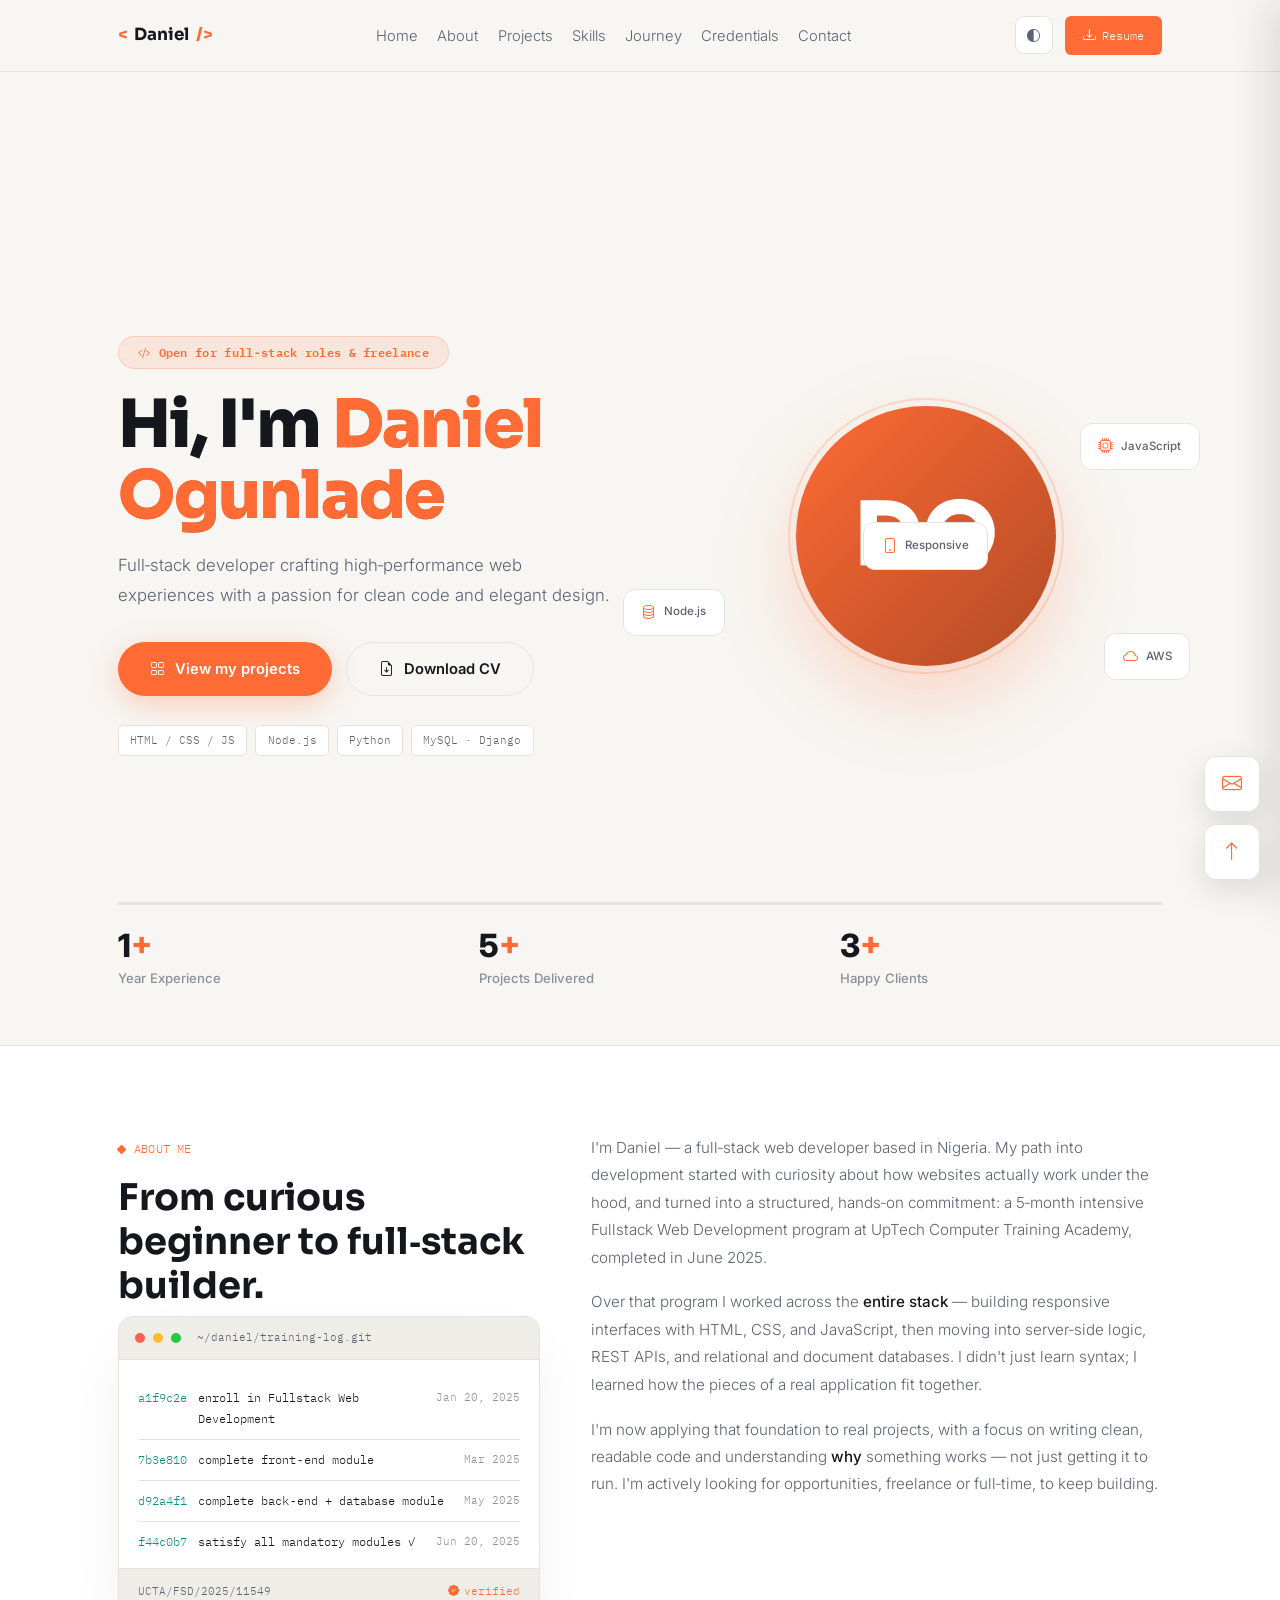
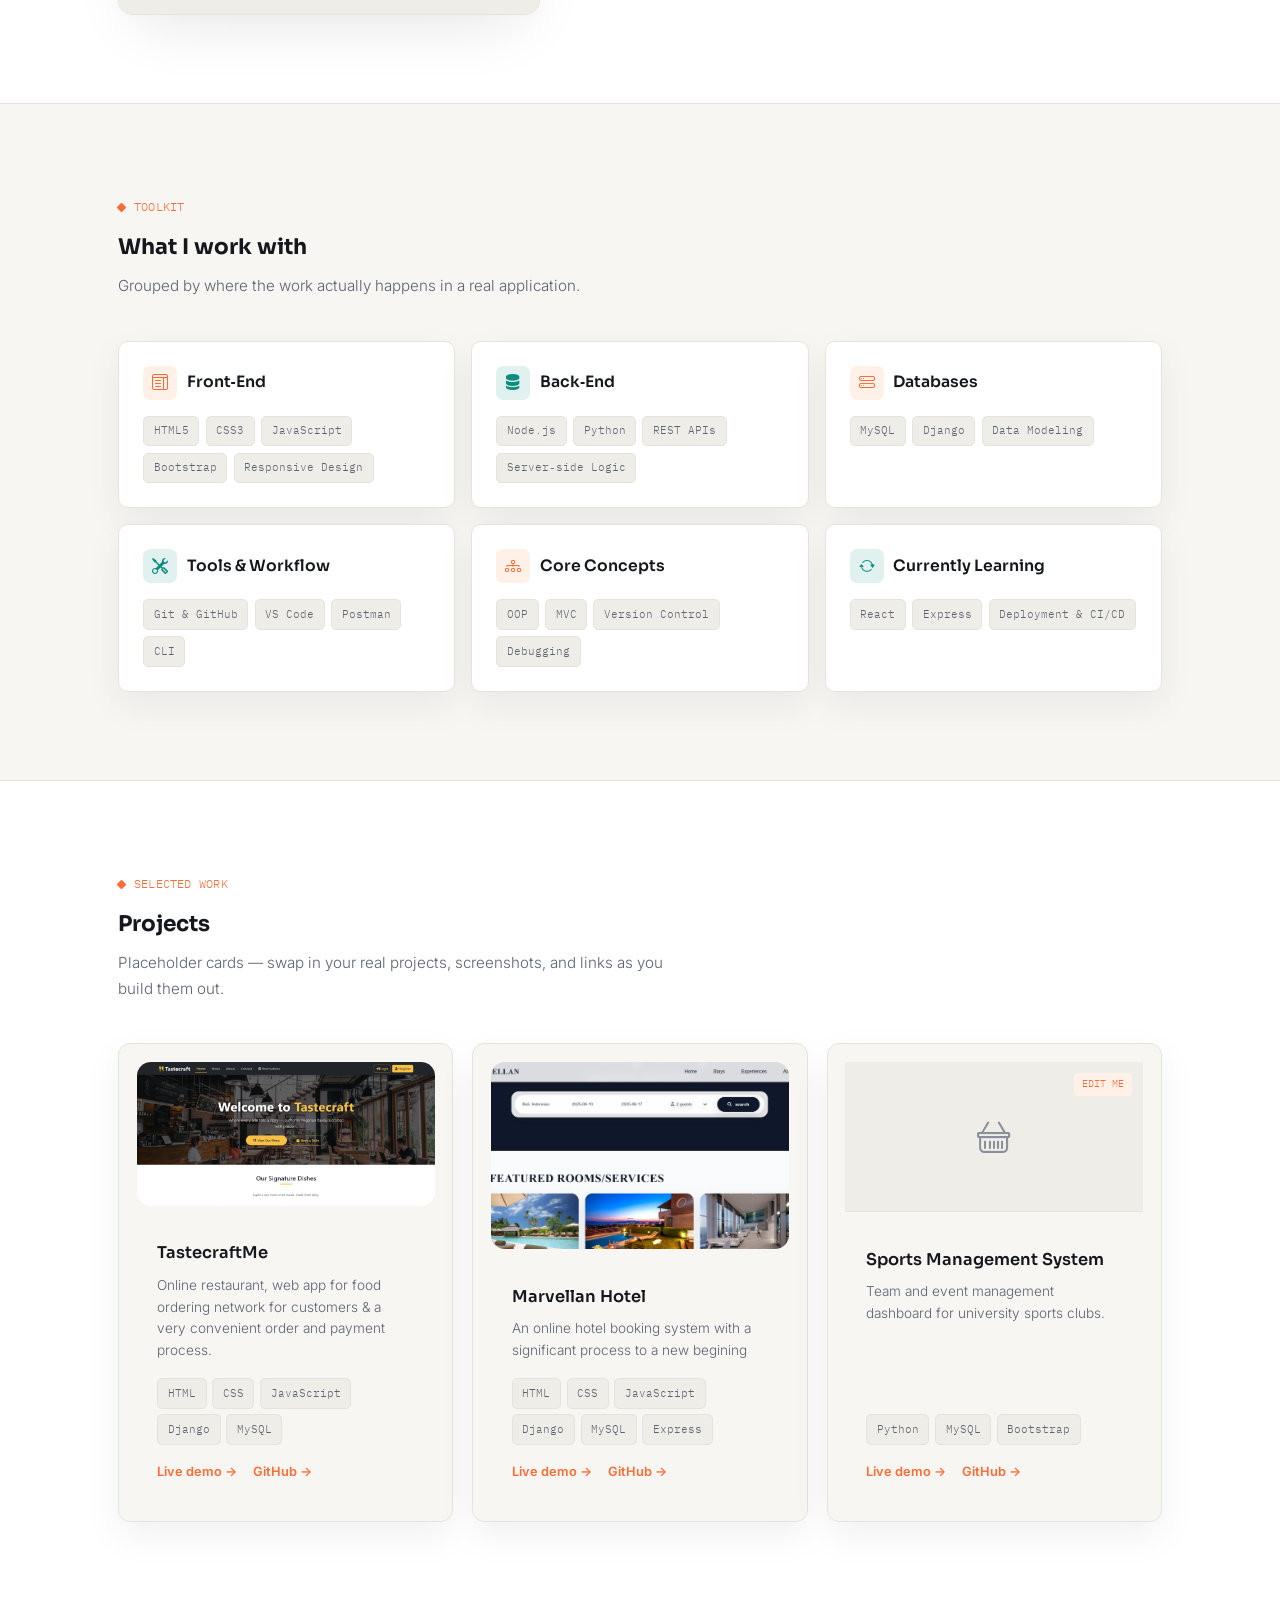
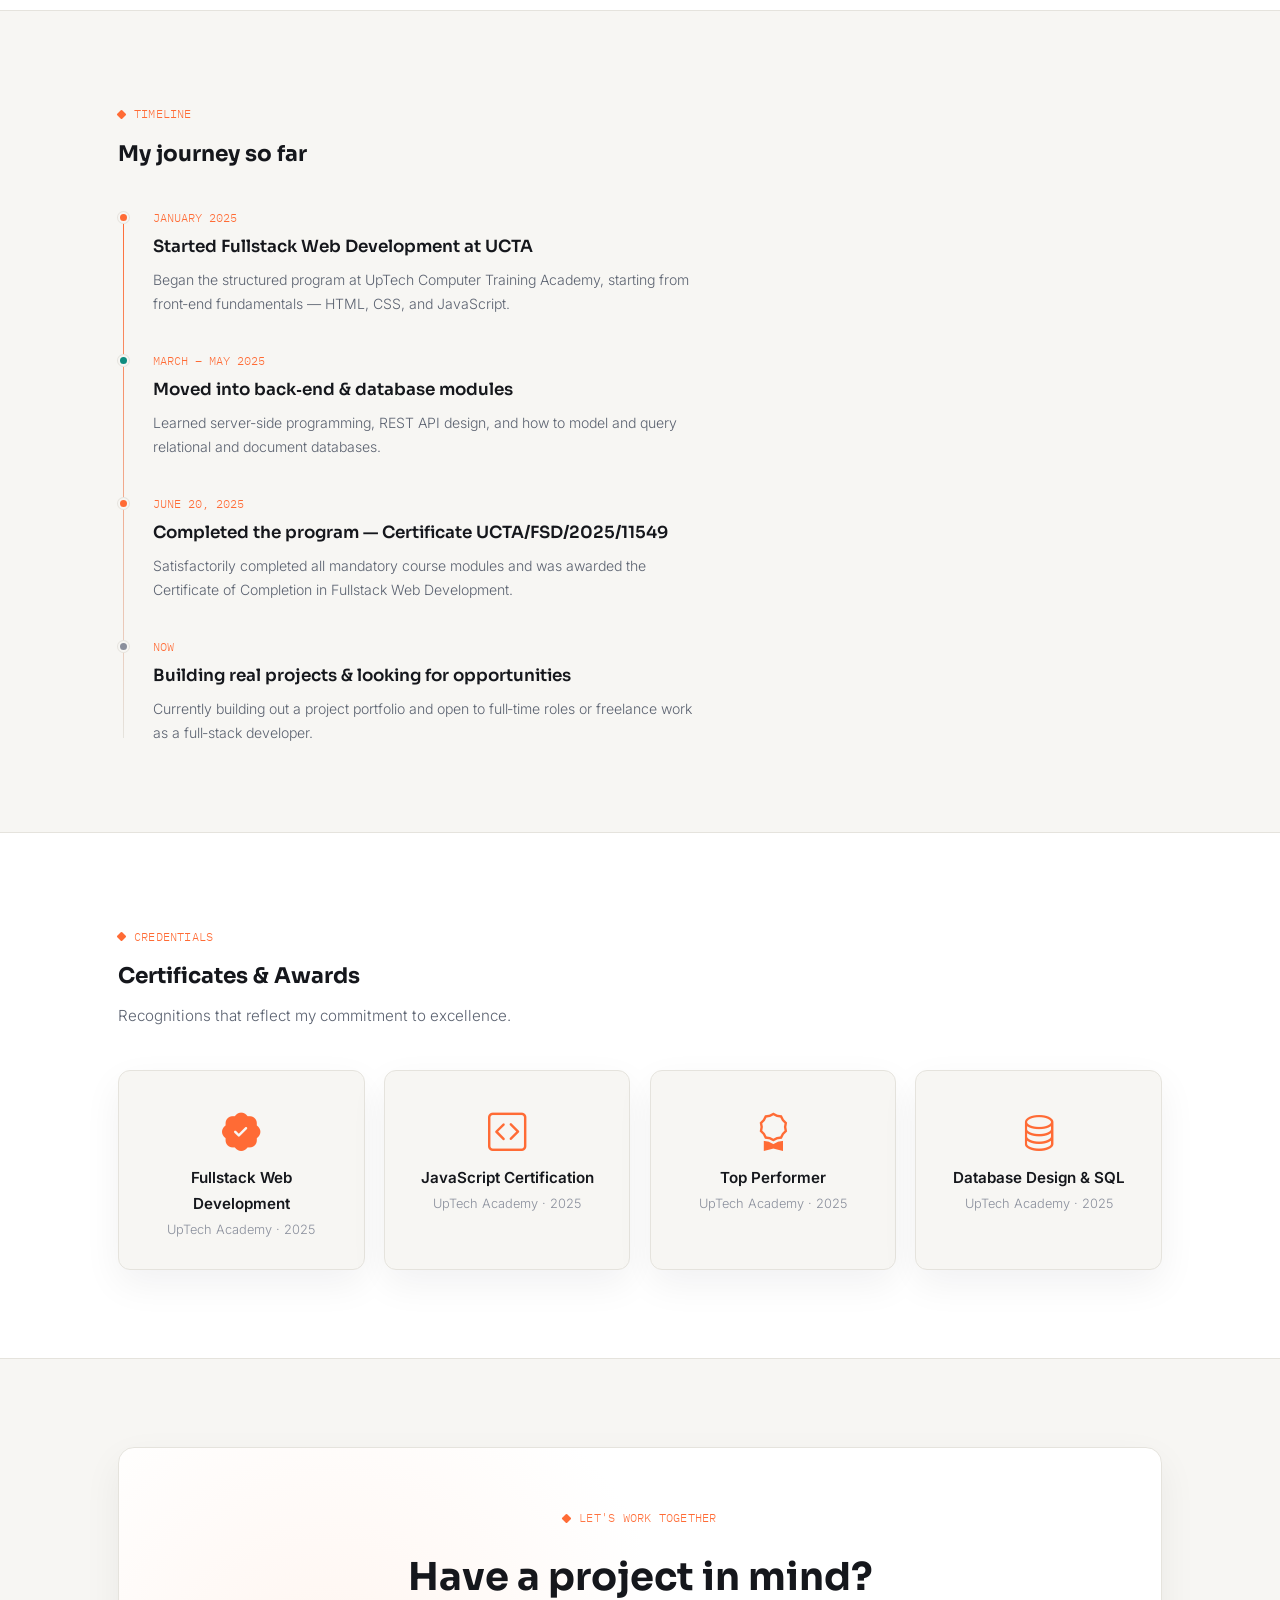
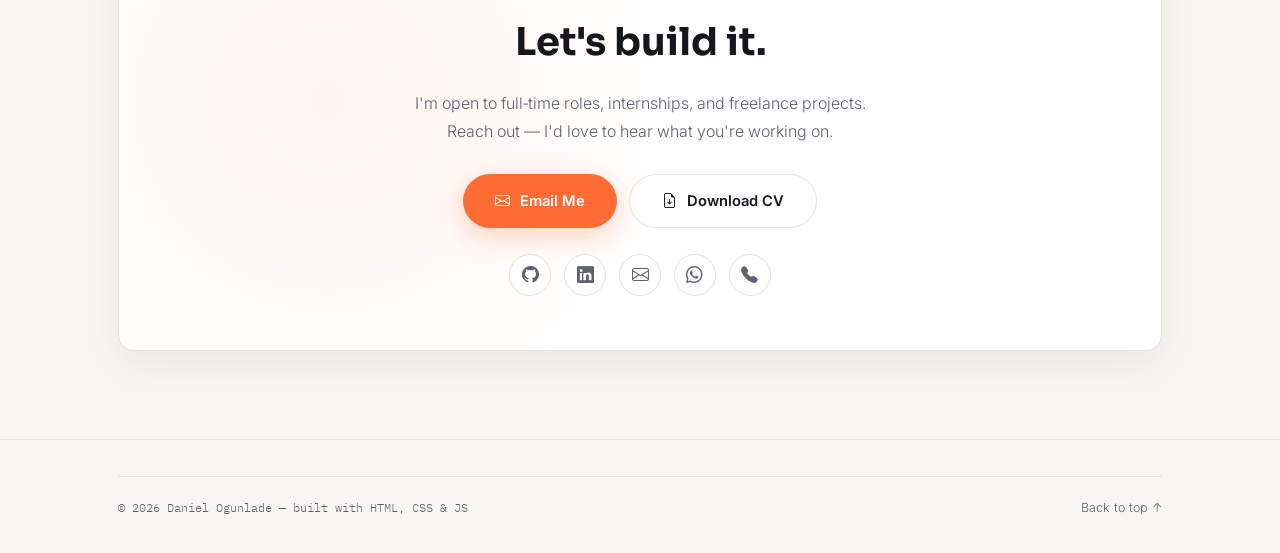
==== commit 6ec67ba0: "first commit" ====
--- a/index.html
+++ b/index.html
@@ -11,1649 +11,14 @@
     <link href="https://fonts.googleapis.com/css2?family=Sora:wght@400;500;600;700;800&family=Inter:wght@300;400;500;600&family=IBM+Plex+Mono:wght@400;500;600&display=swap" rel="stylesheet" />
 
     <!-- ─── FAVICON ─── -->
-    <link rel="shortcut icon" href="images\logo\favicon.ico" type="image/x-icon">
+    <link rel="shortcut icon" href="assets/images\logo\favicon.ico" type="image/x-icon">
 
     <!-- ─── ICONS ─── -->
     <link rel="stylesheet" href="https://cdn.jsdelivr.net/npm/bootstrap-icons@1.11.3/font/bootstrap-icons.min.css" />
+    <link rel="stylesheet" href="assets/css/style.css" />
 
     <!-- ─── THEME PRE‑PAINT ─── -->
-    <script>
-        (function() {
-            const stored = localStorage.getItem('portfolio-theme') || 'system';
-            const resolved = stored === 'system' ?
-                (window.matchMedia('(prefers-color-scheme: dark)').matches ? 'dark' : 'light') :
-                stored;
-            document.documentElement.setAttribute('data-theme', resolved);
-            document.documentElement.setAttribute('data-theme-pref', stored);
-        })();
-    </script>
-
-    <style>
-        /* ═══════════════════════ BASE & TOKENS ═══════════════════════ */
-        *,
-        *::before,
-        *::after {
-            box-sizing: border-box;
-            margin: 0;
-            padding: 0;
-        }
-    
-        :root,
-        [data-theme="light"] {
-            --bg: #F7F6F3;
-            --surface: #FFFFFF;
-            --ink: #15171C;
-            --muted: #5B6270;
-            --muted-2: #8A8F9C;
-            --border: #E5E3DD;
-            --orange: #FF6B35;
-            --orange-2: #CC4400;
-            --orange-soft: #FFF0E8;
-            --teal: #0E8C7F;
-            --code-bg: #EFEDE7;
-            --shadow: rgba(21, 23, 28, 0.06);
-            --shadow-md: rgba(21, 23, 28, 0.12);
-        }
-    
-        [data-theme="dark"] {
-            --bg: #14151A;
-            --surface: #1A1C23;
-            --ink: #EDEEF2;
-            --muted: #9CA1B0;
-            --muted-2: #686D7C;
-            --border: #2B2D36;
-            --orange: #FF7D4D;
-            --orange-2: #CC4400;
-            --orange-soft: #2A1B12;
-            --teal: #3FCBB8;
-            --code-bg: #20222B;
-            --shadow: rgba(0, 0, 0, 0.35);
-            --shadow-md: rgba(0, 0, 0, 0.5);
-        }
-    
-        html {
-            scroll-behavior: smooth;
-        }
-    
-        body {
-            background: var(--bg);
-            color: var(--ink);
-            font-family: 'Inter', sans-serif;
-            font-weight: 300;
-            transition: background 0.25s, color 0.25s;
-            overflow-x: hidden;
-        }
-    
-        ::selection {
-            background: var(--orange);
-            color: #fff;
-        }
-    
-        ::-webkit-scrollbar {
-            width: 8px;
-        }
-    
-        ::-webkit-scrollbar-track {
-            background: var(--bg);
-        }
-    
-        ::-webkit-scrollbar-thumb {
-            background: var(--border);
-            border-radius: 4px;
-        }
-    
-        ::-webkit-scrollbar-thumb:hover {
-            background: var(--muted-2);
-        }
-    
-        a {
-            color: inherit;
-            text-decoration: none;
-        }
-    
-        :focus-visible {
-            outline: 2px solid var(--orange);
-            outline-offset: 3px;
-        }
-    
-        @media (prefers-reduced-motion: reduce) {
-    
-            *,
-            *::before,
-            *::after {
-                animation-duration: 0.01ms !important;
-                transition-duration: 0.01ms !important;
-            }
-        }
-    
-        .font-display {
-            font-family: 'Sora', sans-serif;
-        }
-    
-        .font-mono {
-            font-family: 'IBM Plex Mono', monospace;
-        }
-    
-        .wrap {
-            max-width: 1100px;
-            margin: 0 auto;
-            padding: 0 1.75rem;
-        }
-    
-        .eyebrow {
-            font-family: 'IBM Plex Mono', monospace;
-            font-size: 0.75rem;
-            color: var(--orange);
-            letter-spacing: 0.02em;
-            display: inline-flex;
-            align-items: center;
-            gap: 0.55rem;
-            margin-bottom: 1rem;
-        }
-    
-        .eyebrow::before {
-            content: '';
-            width: 7px;
-            height: 7px;
-            background: var(--orange);
-            border-radius: 1px;
-            transform: rotate(45deg);
-            flex-shrink: 0;
-        }
-    
-        /* ═══════════════════════ NAVBAR ═══════════════════════ */
-        nav {
-            position: fixed;
-            top: 0;
-            left: 0;
-            right: 0;
-            z-index: 200;
-            padding: 1.1rem 0;
-            transition: all 0.3s ease;
-        }
-    
-        nav.scrolled {
-            background: color-mix(in srgb, var(--bg) 88%, transparent);
-            backdrop-filter: blur(14px);
-            border-bottom: 1px solid var(--border);
-            padding: 0.75rem 0;
-        }
-    
-        nav .wrap {
-            display: flex;
-            align-items: center;
-            justify-content: space-between;
-        }
-    
-        .nav-logo {
-            font-family: 'Sora', sans-serif;
-            font-weight: 700;
-            font-size: 1.05rem;
-            display: flex;
-            align-items: center;
-            gap: 0.4rem;
-            flex-shrink: 0;
-        }
-    
-        .nav-logo .bracket {
-            color: var(--orange);
-        }
-    
-        .nav-links {
-            display: flex;
-            gap: 2rem;
-            list-style: none;
-        }
-    
-        .nav-links a {
-            font-size: 0.86rem;
-            color: var(--muted);
-            transition: color 0.2s;
-            position: relative;
-        }
-    
-        .nav-links a:hover {
-            color: var(--ink);
-        }
-    
-        .nav-right {
-            display: flex;
-            align-items: center;
-            gap: 0.75rem;
-        }
-    
-        .theme-toggle {
-            width: 38px;
-            height: 38px;
-            border-radius: 9px;
-            border: 1px solid var(--border);
-            background: var(--surface);
-            color: var(--muted);
-            display: flex;
-            align-items: center;
-            justify-content: center;
-            cursor: pointer;
-            transition: all 0.2s;
-            position: relative;
-            flex-shrink: 0;
-        }
-    
-        .theme-toggle:hover {
-            border-color: var(--orange);
-            color: var(--orange);
-        }
-    
-        .theme-dropdown {
-            position: absolute;
-            top: calc(100% + 8px);
-            right: 0;
-            background: var(--surface);
-            border: 1px solid var(--border);
-            border-radius: 10px;
-            box-shadow: 0 12px 28px var(--shadow-md);
-            padding: 5px;
-            width: 150px;
-            opacity: 0;
-            visibility: hidden;
-            transform: translateY(-6px);
-            transition: all 0.18s;
-            z-index: 50;
-        }
-    
-        .theme-dropdown.open {
-            opacity: 1;
-            visibility: visible;
-            transform: translateY(0);
-        }
-    
-        .theme-option {
-            display: flex;
-            align-items: center;
-            gap: 8px;
-            width: 100%;
-            border: none;
-            background: none;
-            padding: 7px 10px;
-            border-radius: 7px;
-            cursor: pointer;
-            font-size: 0.82rem;
-            color: var(--ink);
-            font-family: 'Inter', sans-serif;
-            transition: background 0.15s;
-        }
-    
-        .theme-option:hover {
-            background: var(--code-bg);
-        }
-    
-        .theme-option.current {
-            color: var(--orange);
-            font-weight: 600;
-        }
-    
-        .theme-option .check {
-            margin-left: auto;
-            opacity: 0;
-        }
-    
-        .theme-option.current .check {
-            opacity: 1;
-        }
-    
-        .nav-cta {
-            font-family: 'IBM Plex Mono', monospace;
-            font-size: 0.78rem;
-            background: var(--orange);
-            color: #fff;
-            padding: 0.55rem 1.15rem;
-            border-radius: 6px;
-            transition: all 0.2s;
-            display: flex;
-            align-items: center;
-            gap: 0.4rem;
-            white-space: nowrap;
-        }
-    
-        .nav-cta:hover {
-            transform: translateY(-1px);
-            box-shadow: 0 6px 16px var(--shadow-md);
-        }
-    
-        .dash-switch {
-            display: flex;
-            align-items: center;
-            gap: 0.4rem;
-            font-family: 'IBM Plex Mono', monospace;
-            font-size: 0.76rem;
-            color: var(--muted);
-            border: 1px solid var(--border);
-            padding: 0.45rem 0.85rem;
-            border-radius: 6px;
-            transition: all 0.2s;
-            white-space: nowrap;
-        }
-    
-        .dash-switch:hover {
-            border-color: var(--teal);
-            color: var(--teal);
-        }
-    
-        .nav-toggle {
-            display: none;
-            background: none;
-            border: 1px solid var(--border);
-            border-radius: 8px;
-            width: 38px;
-            height: 38px;
-            color: var(--ink);
-            font-size: 1.1rem;
-            cursor: pointer;
-            align-items: center;
-            justify-content: center;
-            flex-shrink: 0;
-        }
-    
-        /* ─── Mobile drawer ─── */
-        .mobile-nav-panel {
-            position: fixed;
-            top: 0;
-            right: 0;
-            height: 100vh;
-            width: min(80vw, 320px);
-            background: var(--surface);
-            border-left: 1px solid var(--border);
-            z-index: 300;
-            transform: translateX(100%);
-            transition: transform 0.3s ease;
-            display: flex;
-            flex-direction: column;
-            padding: 1.5rem;
-            box-shadow: -10px 0 40px var(--shadow-md);
-        }
-    
-        .mobile-nav-panel.open {
-            transform: translateX(0);
-        }
-    
-        .mobile-nav-head {
-            display: flex;
-            justify-content: space-between;
-            align-items: center;
-            margin-bottom: 2rem;
-        }
-    
-        .mobile-nav-close {
-            background: none;
-            border: 1px solid var(--border);
-            border-radius: 8px;
-            width: 34px;
-            height: 34px;
-            color: var(--ink);
-            font-size: 1rem;
-            cursor: pointer;
-        }
-    
-        .mobile-nav-links {
-            list-style: none;
-            display: flex;
-            flex-direction: column;
-            gap: 0.3rem;
-        }
-    
-        .mobile-nav-links a {
-            display: block;
-            padding: 0.85rem 0.5rem;
-            font-size: 1rem;
-            font-weight: 500;
-            color: var(--ink);
-            border-bottom: 1px solid var(--border);
-        }
-    
-        .mobile-nav-footer {
-            margin-top: auto;
-            display: flex;
-            flex-direction: column;
-            gap: 0.7rem;
-        }
-    
-        .mobile-nav-overlay {
-            position: fixed;
-            inset: 0;
-            background: rgba(0, 0, 0, 0.4);
-            z-index: 250;
-            opacity: 0;
-            visibility: hidden;
-            transition: opacity 0.3s ease;
-        }
-    
-        .mobile-nav-overlay.open {
-            opacity: 1;
-            visibility: visible;
-        }
-    
-        /* ═══════════════════════ HERO — COMBINED ═══════════════════════ */
-        #hero {
-            min-height: 100vh;
-            display: flex;
-            align-items: center;
-            padding: 6rem 0 3rem;
-            position: relative;
-        }
-    
-        .hero-grid {
-            display: grid;
-            grid-template-columns: 1.05fr 0.95fr;
-            gap: 3rem;
-            align-items: center;
-            width: 100%;
-        }
-    
-        /* ─── Left content ─── */
-        .hero-badge {
-            display: inline-flex;
-            align-items: center;
-            gap: 0.5rem;
-            background: color-mix(in srgb, var(--orange) 12%, transparent);
-            color: var(--orange);
-            padding: 0.35rem 1.2rem;
-            border-radius: 50px;
-            font-size: 0.75rem;
-            font-weight: 600;
-            letter-spacing: 0.3px;
-            border: 1px solid color-mix(in srgb, var(--orange) 20%, transparent);
-            font-family: 'IBM Plex Mono', monospace;
-            margin-bottom: 1.2rem;
-            opacity: 0;
-            transform: translateY(16px);
-            animation: fadeUp 0.7s 0.05s forwards;
-        }
-    
-        .hero-title {
-            font-family: 'Sora', sans-serif;
-            font-size: clamp(2.6rem, 5.2vw, 4.2rem);
-            font-weight: 800;
-            line-height: 1.08;
-            letter-spacing: -2px;
-            margin-bottom: 1.2rem;
-            opacity: 0;
-            transform: translateY(18px);
-            animation: fadeUp 0.7s 0.12s forwards;
-        }
-    
-        .hero-title .highlight {
-            background: linear-gradient(135deg, var(--orange), color-mix(in srgb, var(--orange) 70%, #000));
-            -webkit-background-clip: text;
-            -webkit-text-fill-color: var(--orange);
-            background-clip: text;
-        }
-    
-        .hero-sub {
-            font-size: 1.05rem;
-            color: var(--muted);
-            max-width: 500px;
-            line-height: 1.75;
-            margin-bottom: 2rem;
-            opacity: 0;
-            transform: translateY(18px);
-            animation: fadeUp 0.7s 0.22s forwards;
-        }
-    
-        .hero-actions {
-            display: flex;
-            gap: 0.9rem;
-            flex-wrap: wrap;
-            opacity: 0;
-            transform: translateY(18px);
-            animation: fadeUp 0.7s 0.34s forwards;
-        }
-    
-        .btn-primary {
-            display: inline-flex;
-            align-items: center;
-            gap: 0.6rem;
-            background: var(--orange);
-            color: #fff;
-            padding: 0.85rem 2rem;
-            border-radius: 50px;
-            font-weight: 600;
-            font-size: 0.92rem;
-            border: none;
-            cursor: pointer;
-            transition: all 0.3s ease;
-            box-shadow: 0 8px 30px color-mix(in srgb, var(--orange) 30%, transparent);
-        }
-    
-        .btn-primary:hover {
-            background: color-mix(in srgb, var(--orange) 80%, #000);
-            transform: translateY(-3px);
-            box-shadow: 0 12px 40px color-mix(in srgb, var(--orange) 40%, transparent);
-        }
-    
-        .btn-secondary {
-            display: inline-flex;
-            align-items: center;
-            gap: 0.6rem;
-            background: transparent;
-            color: var(--ink);
-            padding: 0.85rem 2rem;
-            border-radius: 50px;
-            font-weight: 600;
-            font-size: 0.92rem;
-            border: 1.5px solid var(--border);
-            cursor: pointer;
-            transition: all 0.3s ease;
-        }
-    
-        .btn-secondary:hover {
-            border-color: var(--orange);
-            color: var(--orange);
-            transform: translateY(-3px);
-            background: color-mix(in srgb, var(--orange) 5%, transparent);
-        }
-    
-        /* ─── Tech tags ─── */
-        .hero-tags {
-            display: flex;
-            gap: 0.5rem;
-            margin-top: 1.8rem;
-            flex-wrap: wrap;
-            opacity: 0;
-            transform: translateY(18px);
-            animation: fadeUp 0.7s 0.46s forwards;
-        }
-    
-        .hero-tag {
-            font-family: 'IBM Plex Mono', monospace;
-            font-size: 0.7rem;
-            color: var(--muted);
-            border: 1px solid var(--border);
-            padding: 0.3rem 0.7rem;
-            border-radius: 5px;
-            background: var(--surface);
-        }
-    
-        /* ─── Stats ─── */
-        .hero-stats {
-            display: flex;
-            gap: 2.8rem;
-            margin-top: 2.2rem;
-            padding-top: 1.8rem;
-            border-top: 1px solid var(--border);
-            opacity: 0;
-            transform: translateY(18px);
-            animation: fadeUp 0.7s 0.58s forwards;
-        }
-    
-        .stat-item h3 {
-            font-size: 2rem;
-            font-weight: 800;
-            color: var(--ink);
-        }
-    
-        .stat-item h3 span {
-            color: var(--orange);
-        }
-    
-        .stat-item p {
-            color: var(--muted-2);
-            font-size: 0.82rem;
-            font-weight: 500;
-            margin-top: 2px;
-        }
-    
-        /* ─── Right: Avatar + floating badges ─── */
-        .hero-visual {
-            display: flex;
-            justify-content: center;
-            align-items: center;
-            position: relative;
-            opacity: 0;
-            transform: scale(0.94);
-            animation: fadeUp 0.8s 0.2s forwards;
-        }
-    
-        .hero-avatar {
-            width: 260px;
-            height: 260px;
-            border-radius: 50%;
-            background: linear-gradient(135deg, var(--orange), color-mix(in srgb, var(--orange) 70%, #000));
-            display: flex;
-            align-items: center;
-            justify-content: center;
-            font-size: 5.5rem;
-            font-weight: 800;
-            color: #fff;
-            margin-bottom: 20px;
-            box-shadow: 0 30px 80px color-mix(in srgb, var(--orange) 25%, transparent);
-            position: relative;
-            user-select: none;
-            font-family: 'Sora', sans-serif;
-        }
-    
-        .hero-avatar::after {
-            content: '';
-            position: absolute;
-            inset: -8px;
-            border-radius: 50%;
-            border: 2px solid color-mix(in srgb, var(--orange) 20%, transparent);
-            animation: pulse-ring 3s ease-in-out infinite;
-        }
-    
-        @keyframes pulse-ring {
-    
-            0%,
-            100% {
-                transform: scale(1);
-                opacity: 0.6;
-            }
-    
-            50% {
-                transform: scale(1.06);
-                opacity: 0.2;
-            }
-        }
-    
-        .floating-badge {
-            position: absolute;
-            background: var(--surface);
-            border: 1px solid var(--border);
-            padding: 0.6rem 1.1rem;
-            border-radius: 12px;
-            font-size: 0.72rem;
-            font-weight: 500;
-            color: var(--muted);
-            display: flex;
-            align-items: center;
-            gap: 0.5rem;
-            box-shadow: var(--shadow-md);
-            backdrop-filter: blur(4px);
-            animation: float 5s ease-in-out infinite;
-            white-space: nowrap;
-        }
-    
-        .floating-badge i {
-            color: var(--orange);
-            font-size: 0.95rem;
-        }
-    
-        .floating-badge:nth-child(2) {
-            top: 6%;
-            right: -8%;
-            animation-delay: 0.3s;
-        }
-    
-        .floating-badge:nth-child(3) {
-            bottom: 18%;
-            left: -14%;
-            animation-delay: 1s;
-        }
-    
-        .floating-badge:nth-child(4) {
-            bottom: 2%;
-            right: -6%;
-            animation-delay: 1.8s;
-        }
-    
-        @keyframes float {
-    
-            0%,
-            100% {
-                transform: translateY(0);
-            }
-    
-            50% {
-                transform: translateY(-12px);
-            }
-        }
-    
-        /* ─── Commit‑panel (the unique "training log" card) ─── */
-        .commit-panel {
-            background: var(--surface);
-            border: 1px solid var(--border);
-            border-radius: 14px;
-            overflow: hidden;
-            box-shadow: 0 24px 60px -20px var(--shadow-md);
-            opacity: 0;
-            transform: translateY(18px) scale(0.98);
-            animation: fadeUp 0.8s 0.35s forwards;
-            margin-top: 0.5rem;
-        }
-    
-        .commit-bar {
-            display: flex;
-            align-items: center;
-            gap: 0.5rem;
-            padding: 0.7rem 1rem;
-            background: var(--code-bg);
-            border-bottom: 1px solid var(--border);
-        }
-    
-        .commit-dot {
-            width: 10px;
-            height: 10px;
-            border-radius: 50%;
-        }
-    
-        .commit-bar-title {
-            margin-left: 0.5rem;
-            font-family: 'IBM Plex Mono', monospace;
-            font-size: 0.7rem;
-            color: var(--muted);
-        }
-    
-        .commit-body {
-            padding: 1.2rem 1.2rem 0.4rem;
-            font-family: 'IBM Plex Mono', monospace;
-            font-size: 0.76rem;
-        }
-    
-        .commit-row {
-            display: flex;
-            gap: 0.7rem;
-            padding: 0.6rem 0;
-            border-bottom: 1px solid var(--border);
-        }
-    
-        .commit-row:last-child {
-            border-bottom: none;
-        }
-    
-        .commit-hash {
-            color: var(--teal);
-            flex-shrink: 0;
-        }
-    
-        .commit-msg {
-            color: var(--ink);
-            flex: 1;
-        }
-    
-        .commit-meta {
-            color: var(--muted-2);
-            font-size: 0.7rem;
-            white-space: nowrap;
-        }
-    
-        .commit-footer {
-            padding: 0.8rem 1.2rem;
-            background: var(--code-bg);
-            border-top: 1px solid var(--border);
-            display: flex;
-            justify-content: space-between;
-            align-items: center;
-            font-family: 'IBM Plex Mono', monospace;
-            font-size: 0.7rem;
-            color: var(--muted);
-        }
-    
-        .commit-footer .verify {
-            color: var(--orange);
-            display: flex;
-            align-items: center;
-            gap: 0.3rem;
-        }
-    
-        .reveal {
-            opacity: 0;
-            transform: translateY(26px);
-            transition: opacity 0.65s ease, transform 0.65s ease;
-        }
-    
-        .reveal.visible {
-            opacity: 1;
-            transform: translateY(0);
-        }
-    
-        /* ═══════════════════════ SECTION SCAFFOLD ═══════════════════════ */
-        section {
-            padding: 5.5rem 0;
-        }
-    
-        .section-head {
-            margin-bottom: 2.6rem;
-            max-width: 560px;
-        }
-    
-        .section-title {
-            font-family: 'Sora', sans-serif;
-            font-size: clamp(1.7rem, 3vw, 2.3rem);
-            font-weight: 700;
-            line-height: 1.2;
-        }
-    
-        .section-desc {
-            color: var(--muted);
-            margin-top: 0.85rem;
-            line-height: 1.7;
-            font-size: 0.95rem;
-        }
-    
-        /* ═══════════════════════ ABOUT ═══════════════════════ */
-        #about {
-            background: var(--surface);
-            border-top: 1px solid var(--border);
-            border-bottom: 1px solid var(--border);
-        }
-    
-        .about-grid {
-            display: grid;
-            grid-template-columns: 0.85fr 1.15fr;
-            gap: 3.2rem;
-            align-items: start;
-        }
-    
-        .about-text p {
-            color: var(--muted);
-            line-height: 1.8;
-            margin-bottom: 1.1rem;
-            font-size: 0.95rem;
-        }
-    
-        .about-text strong {
-            color: var(--ink);
-            font-weight: 500;
-        }
-    
-        .cert-card {
-            background: var(--bg);
-            border: 1px solid var(--border);
-            border-radius: 10px;
-            padding: 1.4rem;
-        }
-    
-        .cert-card-head {
-            display: flex;
-            align-items: center;
-            gap: 0.7rem;
-            margin-bottom: 0.9rem;
-        }
-    
-        .cert-icon {
-            width: 38px;
-            height: 38px;
-            border-radius: 8px;
-            background: var(--orange-soft);
-            color: var(--orange);
-            display: flex;
-            align-items: center;
-            justify-content: center;
-            font-size: 1.05rem;
-            flex-shrink: 0;
-        }
-    
-        .cert-card-title {
-            font-family: 'Sora', sans-serif;
-            font-weight: 600;
-            font-size: 0.95rem;
-        }
-    
-        .cert-card-sub {
-            font-size: 0.78rem;
-            color: var(--muted);
-            margin-top: 0.1rem;
-        }
-    
-        .cert-detail {
-            display: flex;
-            justify-content: space-between;
-            padding: 0.5rem 0;
-            border-top: 1px solid var(--border);
-            font-size: 0.82rem;
-        }
-    
-        .cert-detail .label {
-            color: var(--muted);
-        }
-    
-        .cert-detail .value {
-            font-family: 'IBM Plex Mono', monospace;
-            font-size: 0.76rem;
-            color: var(--ink);
-        }
-    
-        /* ═══════════════════════ SKILLS ═══════════════════════ */
-        .skills-grid {
-            display: grid;
-            grid-template-columns: repeat(3, 1fr);
-            gap: 1rem;
-        }
-    
-        .skill-card {
-            background: var(--surface);
-            border: 1px solid var(--border);
-            border-radius: 10px;
-            padding: 1.5rem;
-            transition: all 0.25s;
-        }
-    
-        .skill-card:hover {
-            border-color: var(--orange);
-            transform: translateY(-3px);
-        }
-    
-        .skill-card-head {
-            display: flex;
-            align-items: center;
-            gap: 0.6rem;
-            margin-bottom: 1rem;
-        }
-    
-        .skill-icon {
-            width: 34px;
-            height: 34px;
-            border-radius: 7px;
-            display: flex;
-            align-items: center;
-            justify-content: center;
-            font-size: 1rem;
-            flex-shrink: 0;
-        }
-    
-        .skill-card-title {
-            font-family: 'Sora', sans-serif;
-            font-weight: 600;
-            font-size: 0.98rem;
-        }
-    
-        .skill-tags {
-            display: flex;
-            flex-wrap: wrap;
-            gap: 0.4rem;
-        }
-    
-        .skill-tag {
-            font-family: 'IBM Plex Mono', monospace;
-            font-size: 0.7rem;
-            background: var(--code-bg);
-            border: 1px solid var(--border);
-            color: var(--muted);
-            padding: 0.3rem 0.6rem;
-            border-radius: 5px;
-        }
-    
-        /* ═══════════════════════ PROJECTS ═══════════════════════ */
-        #projects {
-            background: var(--surface);
-            border-top: 1px solid var(--border);
-            border-bottom: 1px solid var(--border);
-        }
-    
-        .projects-grid {
-            display: grid;
-            grid-template-columns: repeat(3, 1fr);
-            gap: 1.2rem;
-        }
-    
-        .project-card {
-            background: var(--bg);
-            border: 1px solid var(--border);
-            border-radius: 12px;
-            overflow: hidden;
-            transition: all 0.3s;
-            display: flex;
-            flex-direction: column;
-        }
-    
-        .project-card:hover {
-            border-color: var(--orange);
-            transform: translateY(-3px);
-        }
-    
-        .project-card img {
-            transition: all 0.3s;
-            object-fit: cover;
-            width: 100%;
-            height: 100%;
-        }
-    
-        .project-card:hover img {
-            transform: scale(1.05);
-        }
-    
-        .project-thumb {
-            height: 150px;
-            display: flex;
-            align-items: center;
-            justify-content: center;
-            background: var(--code-bg);
-            border-bottom: 1px solid var(--border);
-            position: relative;
-        }
-    
-        .project-thumb i {
-            font-size: 2.1rem;
-            color: var(--muted-2);
-        }
-    
-        .project-thumb .placeholder-badge {
-            position: absolute;
-            top: 0.7rem;
-            right: 0.7rem;
-            font-family: 'IBM Plex Mono', monospace;
-            font-size: 0.6rem;
-            background: var(--orange-soft);
-            color: var(--orange);
-            padding: 0.2rem 0.5rem;
-            border-radius: 4px;
-        }
-    
-        .project-body {
-            padding: 1.3rem;
-            display: flex;
-            flex-direction: column;
-            flex: 1;
-        }
-    
-        .project-title {
-            font-family: 'Sora', sans-serif;
-            font-weight: 600;
-            font-size: 1.02rem;
-            margin-bottom: 0.5rem;
-        }
-    
-        .project-desc {
-            color: var(--muted);
-            font-size: 0.85rem;
-            line-height: 1.6;
-            margin-bottom: 1rem;
-            flex: 1;
-        }
-    
-        .project-stack {
-            display: flex;
-            flex-wrap: wrap;
-            gap: 0.35rem;
-            margin-bottom: 1rem;
-        }
-    
-        .project-links {
-            display: flex;
-            gap: 1rem;
-        }
-    
-        .project-link {
-            font-size: 0.8rem;
-            color: var(--orange);
-            display: flex;
-            align-items: center;
-            gap: 0.35rem;
-            transition: gap 0.2s;
-        }
-    
-        .project-link:hover {
-            gap: 0.55rem;
-        }
-    
-        /* ═══════════════════════ JOURNEY / TIMELINE ═══════════════════════ */
-        .build-log {
-            position: relative;
-            padding-left: 2.2rem;
-        }
-    
-        .build-log::before {
-            content: '';
-            position: absolute;
-            left: 5px;
-            top: 6px;
-            bottom: 6px;
-            width: 1px;
-            background: linear-gradient(to bottom, var(--orange), var(--border));
-        }
-    
-        .log-item {
-            position: relative;
-            padding-bottom: 2.2rem;
-        }
-    
-        .log-item:last-child {
-            padding-bottom: 0;
-        }
-    
-        .log-dot {
-            position: absolute;
-            left: -2.2rem;
-            top: 4px;
-            width: 11px;
-            height: 11px;
-            border-radius: 50%;
-            background: var(--orange);
-            border: 2px solid var(--bg);
-            box-shadow: 0 0 0 1px var(--border);
-        }
-    
-        .log-date {
-            font-family: 'IBM Plex Mono', monospace;
-            font-size: 0.74rem;
-            color: var(--orange);
-            margin-bottom: 0.3rem;
-        }
-    
-        .log-title {
-            font-family: 'Sora', sans-serif;
-            font-size: 1.05rem;
-            font-weight: 600;
-        }
-    
-        .log-desc {
-            color: var(--muted);
-            font-size: 0.88rem;
-            line-height: 1.7;
-            margin-top: 0.4rem;
-            max-width: 540px;
-        }
-    
-        /* ═══════════════════════ CREDENTIALS ═══════════════════════ */
-        #credentials {
-            background: var(--surface);
-            border-top: 1px solid var(--border);
-            border-bottom: 1px solid var(--border);
-        }
-    
-        .certs-grid {
-            display: grid;
-            grid-template-columns: repeat(auto-fit, minmax(200px, 1fr));
-            gap: 1.2rem;
-        }
-    
-        .cred-card {
-            background: var(--bg);
-            border: 1px solid var(--border);
-            padding: 1.8rem 1.5rem;
-            border-radius: 12px;
-            text-align: center;
-            transition: all 0.25s;
-        }
-    
-        .cred-card:hover {
-            border-color: var(--orange);
-            transform: scale(1.02);
-        }
-    
-        .cred-card i {
-            font-size: 2.4rem;
-            color: var(--orange);
-            margin-bottom: 0.6rem;
-        }
-    
-        .cred-card h5 {
-            font-weight: 600;
-            font-size: 0.95rem;
-            color: var(--ink);
-        }
-    
-        .cred-card p {
-            color: var(--muted-2);
-            font-size: 0.8rem;
-            margin-top: 2px;
-        }
-    
-        /* ═══════════════════════ CONTACT ═══════════════════════ */
-        #contact {
-            text-align: center;
-        }
-    
-        .contact-card {
-            background: var(--surface);
-            border: 1px solid var(--border);
-            border-radius: 16px;
-            padding: 3.4rem 2rem;
-            position: relative;
-            overflow: hidden;
-        }
-    
-        .contact-card::before {
-            content: '';
-            position: absolute;
-            top: -40%;
-            left: -10%;
-            width: 60%;
-            height: 180%;
-            background: radial-gradient(circle, var(--orange-soft), transparent 65%);
-            opacity: 0.7;
-        }
-    
-        .contact-title {
-            font-family: 'Sora', sans-serif;
-            font-size: clamp(1.7rem, 3.5vw, 2.4rem);
-            font-weight: 700;
-            margin-bottom: 0.9rem;
-            position: relative;
-            z-index: 1;
-        }
-    
-        .contact-desc {
-            color: var(--muted);
-            max-width: 460px;
-            margin: 0 auto 1.8rem;
-            line-height: 1.75;
-            position: relative;
-            z-index: 1;
-        }
-    
-        .contact-row {
-            display: flex;
-            gap: 0.8rem;
-            justify-content: center;
-            flex-wrap: wrap;
-            position: relative;
-            z-index: 1;
-            margin-bottom: 1.6rem;
-        }
-    
-        .social-row {
-            display: flex;
-            gap: 0.8rem;
-            justify-content: center;
-            position: relative;
-            z-index: 1;
-        }
-    
-        .social-link {
-            width: 42px;
-            height: 42px;
-            border-radius: 50%;
-            border: 1px solid var(--border);
-            display: flex;
-            align-items: center;
-            justify-content: center;
-            font-size: 1.05rem;
-            transition: all 0.22s;
-            color: var(--muted);
-        }
-    
-        .social-link:hover {
-            border-color: var(--orange);
-            color: var(--orange);
-            transform: translateY(-2px);
-        }
-    
-        /* ═══════════════════════ FOOTER ═══════════════════════ */
-        footer {
-            padding: 2.2rem 0;
-            border-top: 1px solid var(--border);
-        }
-    
-        .footer-row {
-            display: flex;
-            justify-content: space-between;
-            align-items: center;
-            flex-wrap: wrap;
-            gap: 0.8rem;
-        }
-    
-        .footer-text {
-            font-size: 0.78rem;
-            color: var(--muted);
-            font-family: 'IBM Plex Mono', monospace;
-        }
-    
-        .footer-link {
-            font-size: 0.78rem;
-            color: var(--muted);
-            transition: color 0.2s;
-        }
-    
-        .footer-link:hover {
-            color: var(--orange);
-        }
-    
-        /* ═══════════════════════ RESPONSIVE ═══════════════════════ */
-        @media (max-width: 992px) {
-            .hero-grid {
-                grid-template-columns: 1fr;
-                gap: 2rem;
-                text-align: center;
-            }
-    
-            /* ─── FLIP THE ORDER: visual on top, text below ─── */
-            .hero-grid>div:first-child {
-                /* text column */
-                order: 2;
-            }
-    
-            .hero-grid>div:last-child {
-                /* visual column (avatar + commit) */
-                order: 1;
-            }
-    
-            .hero-visual {
-                flex-direction: column !important;
-                align-items: center;
-                gap: 1.5rem;
-            }
-    
-            /* ─── Avatar: SAME GRADIENT as desktop ─── */
-            .hero-avatar {
-                width: 220px;
-                height: 220px;
-                font-size: 4.5rem;
-                flex-shrink: 0;
-                background: linear-gradient(135deg, var(--orange), #CC4400) !important;
-            }
-    
-            /* ─── Hide commit panel on mobile (cleaner) ─── */
-            .commit-panel {
-                display: none;
-            }
-    
-            .floating-badge {
-                display: none;
-            }
-    
-            .hero-sub {
-                max-width: 100%;
-                margin-left: auto;
-                margin-right: auto;
-            }
-    
-            .hero-badge {
-                margin-left: auto;
-                margin-right: auto;
-                background: var(--orange-2);
-            }
-    
-            .hero-actions {
-                justify-content: center;
-            }
-    
-            .hero-tags {
-                justify-content: center;
-            }
-    
-            .hero-stats {
-                justify-content: center;
-            }
-    
-            .about-grid {
-                grid-template-columns: 1fr;
-                text-align: center;
-            }
-    
-            .skills-grid {
-                grid-template-columns: 1fr;
-            }
-    
-            .projects-grid {
-                grid-template-columns: 1fr;
-            }
-    
-            .nav-links {
-                display: none;
-            }
-    
-            .dash-switch span.dash-switch-label {
-                display: none;
-            }
-    
-            section {
-                padding: 4rem 0;
-            }
-    
-            .wrap {
-                padding: 0 1.2rem;
-            }
-    
-            .nav-toggle {
-                display: flex;
-            }
-        }
-    
-        @media (max-width: 480px) {
-            .nav-cta span {
-                display: none;
-            }
-    
-            .hero-avatar {
-                width: 170px;
-                height: 170px;
-                font-size: 3.5rem;
-                background: var(--orange-2);
-            }
-    
-            .hero-title {
-                font-size: clamp(2rem, 10vw, 2.8rem) !important;
-                margin-top: 0.5rem;
-            }
-    
-            .hero-badge {
-                margin-left: auto;
-                margin-right: auto;
-                background: color-mix(in srgb, var(--orange) 12%, transparent) !important;
-            }
-    
-            .hero-stats {
-                gap: 1.5rem;
-                flex-wrap: wrap;
-            }
-    
-            .stat-item h3 {
-                font-size: 1.5rem;
-            }
-    
-            .commit-panel {
-                display: none;
-            }
-    
-            .commit-row {
-                flex-wrap: wrap;
-                gap: 0.3rem;
-            }
-    
-            .commit-meta {
-                white-space: normal;
-            }
-        }
-    
-        /* ═══════════════════════ ANIMATIONS ═══════════════════════ */
-        @keyframes fadeUp {
-            to {
-                opacity: 1;
-                transform: translateY(0) scale(1);
-            }
-        }
-    
-        /* ═══════════════════════ BOTTOM-RIGHT UI ═══════════════════════ */
-        .br-bottom {
-            position: fixed;
-            right: 20px;
-            bottom: 20px;
-            display: flex;
-            flex-direction: column;
-            gap: 12px;
-            z-index: 700;
-            align-items: flex-end;
-        }
-    
-        .br-btn {
-            width: 56px;
-            height: 56px;
-            border-radius: 12px;
-            background: var(--surface);
-            border: 1px solid var(--border);
-            box-shadow: 0 10px 30px var(--shadow-md);
-            display: inline-grid;
-            place-items: center;
-            cursor: pointer;
-            position: relative;
-            overflow: hidden;
-            color: var(--ink);
-            transition: transform 0.12s ease, box-shadow 0.12s ease;
-        }
-    
-        .br-btn:active {
-            transform: translateY(1px);
-        }
-    
-        .br-btn .bi {
-            color: var(--orange);
-            font-size: 1.25rem;
-        }
-    
-        /* contact panel */
-        .br-contact-panel {
-            position: absolute;
-            right: 70px;
-            bottom: 0;
-            width: 340px;
-            max-width: calc(100vw - 100px);
-            background: var(--surface);
-            border: 1px solid var(--border);
-            border-radius: 12px;
-            padding: 12px;
-            box-shadow: 0 20px 60px var(--shadow-md);
-            transform: translateY(12px) scale(0.98);
-            opacity: 0;
-            visibility: hidden;
-            transition: transform 0.16s ease, opacity 0.14s ease, visibility 0.16s;
-        }
-    
-        .br-contact-panel.open {
-            transform: translateY(0) scale(1);
-            opacity: 1;
-            visibility: visible;
-        }
-    
-        .br-contact-panel form {
-            display: flex;
-            flex-direction: column;
-            gap: 8px;
-        }
-    
-        .br-contact-panel input,
-        .br-contact-panel textarea {
-            width: 100%;
-            padding: 8px 10px;
-            border: 1px solid var(--border);
-            border-radius: 8px;
-            background: var(--bg);
-            color: var(--ink);
-            font-family: inherit;
-        }
-    
-        .br-contact-panel textarea {
-            min-height: 84px;
-            resize: vertical
-        }
-    
-        .br-contact-row {
-            display: flex;
-            gap: 8px
-        }
-    
-        .br-send {
-            background: var(--orange);
-            color: #fff;
-            border: none;
-            padding: 8px 12px;
-            border-radius: 8px;
-            cursor: pointer
-        }
-    
-        .br-close {
-            position: absolute;
-            top: 8px;
-            right: 8px;
-            bottom: 8px;
-            background: none;
-            border: 1px solid var(--border);
-            border-radius: 8px;
-            color: var(--ink);
-            padding: 6px;
-            cursor: pointer
-        }
-    
-        /* back-to-top progress fill */
-        .br-back {
-            position: relative;
-        }
-    
-        .br-back::before {
-            content: '';
-            position: absolute;
-            left: 0;
-            top: 0;
-            bottom: 0;
-            width: var(--progress, 0%);
-            background: linear-gradient(90deg, var(--orange), color-mix(in srgb, var(--orange) 70%, #000));
-            opacity: 0.12;
-            transition: width 0.12s linear;
-            pointer-events: none
-        }
-    
-        /* FULL-PAGE LOADER */
-        .page-loader {
-            position: fixed;
-            inset: 0;
-            display: flex;
-            align-items: center;
-            justify-content: center;
-            flex-direction: column;
-            gap: 14px;
-            background: var(--surface);
-            z-index: 1200;
-            transition: opacity .35s ease, visibility .35s;
-            -webkit-backdrop-filter: blur(6px);
-            backdrop-filter: blur(6px);
-        }
-    
-        .loader-wrap {
-            display: flex;
-            align-items: center;
-            gap: 14px
-        }
-    
-        .spinner {
-            width: 84px;
-            height: 84px;
-            border-radius: 50%;
-            background: conic-gradient(from 0deg, var(--orange), color-mix(in srgb, var(--orange) 60%, #000), var(--orange));
-            animation: spin 1.6s linear infinite;
-            display: grid;
-            place-items: center;
-            box-shadow: 0 12px 40px var(--shadow-md)
-        }
-    
-        .spinner .inner {
-            width: 62px;
-            height: 62px;
-            border-radius: 50%;
-            background: var(--surface);
-            display: grid;
-            place-items: center;
-            font-weight: 700;
-            color: var(--orange);
-            font-family: 'Sora', sans-serif;
-            font-size: 1.2rem
-        }
-    
-        @keyframes spin {
-            to {
-                transform: rotate(360deg)
-            }
-        }
-    
-        .loader-bar {
-            width: 220px;
-            height: 8px;
-            border-radius: 999px;
-            background: var(--code-bg);
-            overflow: hidden;
-            border: 1px solid var(--border)
-        }
-    
-        .loader-fill {
-            width: 0%;
-            height: 100%;
-            background: linear-gradient(90deg, var(--orange), color-mix(in srgb, var(--orange) 70%, #000));
-            transition: width .25s linear
-        }
-    
-        .page-loader.hidden {
-            opacity: 0;
-            visibility: hidden;
-            pointer-events: none
-        }
-    </style>
+    <script src="assets/js/theme-init.js"></script>
 </head>
 
 <body>
@@ -1675,17 +40,14 @@
             <a href="#hero" class="nav-logo"><span class="bracket">&lt;</span>Daniel<span class="bracket">/&gt;</span></a>
             <ul class="nav-links">
                 <li><a href="#hero">Home</a></li>
-                <li><a href="#about">About</a></li>
+                <li><a href="about.html">About</a></li>
+                <li><a href="projects.html">Projects</a></li>
                 <li><a href="#skills">Skills</a></li>
-                <li><a href="#projects">Projects</a></li>
                 <li><a href="#journey">Journey</a></li>
                 <li><a href="#credentials">Credentials</a></li>
                 <li><a href="#contact">Contact</a></li>
             </ul>
             <div class="nav-right">
-                <a href="dev-dashboard.html" class="dash-switch" title="Dev Dashboard">
-                    <i class="bi bi-grid-1x2"></i><span class="dash-switch-label">Dev Dashboard</span>
-                </a>
                 <div style="position:relative;">
                     <button class="theme-toggle" id="themeBtn" aria-label="Theme settings">
                         <i class="bi bi-circle-half" id="themeIcon"></i>
@@ -1711,7 +73,7 @@
         </div>
         <ul class="mobile-nav-links">
             <li><a href="#hero">Home</a></li>
-            <li><a href="#about">About</a></li>
+            <li><a href="about.html">About</a></li>
             <li><a href="#skills">Skills</a></li>
             <li><a href="#projects">Projects</a></li>
             <li><a href="#journey">Journey</a></li>
@@ -1719,7 +81,6 @@
             <li><a href="#contact">Contact</a></li>
         </ul>
         <div class="mobile-nav-footer">
-            <a href="dev-dashboard.html" class="btn-secondary"><i class="bi bi-grid-1x2"></i> Dev Dashboard</a>
             <a href="Daniel_Ogunlade_CV.pdf" download class="nav-cta" style="justify-content:center;"><i class="bi bi-download"></i> Download Resume</a>
         </div>
     </div>
@@ -1754,20 +115,7 @@
                         <span class="hero-tag">MySQL · Django</span>
                     </div>
 
-                    <div class="hero-stats">
-                        <div class="stat-item">
-                            <h3>1<span>+</span></h3>
-                            <p>Year Experience</p>
-                        </div>
-                        <div class="stat-item">
-                            <h3>5<span>+</span></h3>
-                            <p>Projects Delivered</p>
-                        </div>
-                        <div class="stat-item">
-                            <h3>3<span>+</span></h3>
-                            <p>Happy Clients</p>
-                        </div>
-                    </div>
+                    
                 </div>
 
                 <!-- ─── RIGHT: Avatar + commit panel ─── -->
@@ -1779,44 +127,27 @@
                         <div class="floating-badge"><i class="bi bi-cloud"></i> AWS</div>
                         <div class="floating-badge"><i class="bi bi-phone"></i> Responsive</div>
                     </div>
-
-                    <!-- Commit‑log panel (training story) -->
-                    <div class="commit-panel">
-                        <div class="commit-bar">
-                            <span class="commit-dot" style="background:#FF5F57"></span>
-                            <span class="commit-dot" style="background:#FEBC2E"></span>
-                            <span class="commit-dot" style="background:#28C840"></span>
-                            <span class="commit-bar-title">~/daniel/training-log.git</span>
-                        </div>
-                        <div class="commit-body">
-                            <div class="commit-row">
-                                <span class="commit-hash">a1f9c2e</span>
-                                <span class="commit-msg">enroll in Fullstack Web Development</span>
-                                <span class="commit-meta">Jan 20, 2025</span>
-                            </div>
-                            <div class="commit-row">
-                                <span class="commit-hash">7b3e810</span>
-                                <span class="commit-msg">complete front‑end module</span>
-                                <span class="commit-meta">Mar 2025</span>
-                            </div>
-                            <div class="commit-row">
-                                <span class="commit-hash">d92a4f1</span>
-                                <span class="commit-msg">complete back‑end + database module</span>
-                                <span class="commit-meta">May 2025</span>
-                            </div>
-                            <div class="commit-row">
-                                <span class="commit-hash">f44c0b7</span>
-                                <span class="commit-msg">satisfy all mandatory modules ✓</span>
-                                <span class="commit-meta">Jun 20, 2025</span>
-                            </div>
-                        </div>
-                        <div class="commit-footer">
-                            <span>UCTA/FSD/2025/11549</span>
-                            <span class="verify"><i class="bi bi-patch-check-fill"></i> verified</span>
-                        </div>
-                    </div>
-                </div>
-
+                </div>
+            </div>
+        </div>
+    </section>
+    <section id="stats">
+        <div class="wrap">
+            <div>
+                <div class="hero-stats">
+                    <div class="stat-item">
+                        <h3>1<span>+</span></h3>
+                        <p>Year Experience</p>
+                    </div>
+                    <div class="stat-item">
+                        <h3>5<span>+</span></h3>
+                        <p>Projects Delivered</p>
+                    </div>
+                    <div class="stat-item">
+                        <h3>3<span>+</span></h3>
+                        <p>Happy Clients</p>
+                    </div>
+                </div>
             </div>
         </div>
     </section>
@@ -1827,18 +158,41 @@
             <div class="about-grid">
                 <div class="reveal">
                     <div class="eyebrow">ABOUT ME</div>
-                    <h2 class="section-title">From curious<br />beginner to<br />full‑stack builder.</h2>
-                    <div class="cert-card" style="margin-top:2rem;">
-                        <div class="cert-card-head">
-                            <div class="cert-icon"><i class="bi bi-patch-check-fill"></i></div>
-                            <div>
-                                <div class="cert-card-title">Fullstack Web Development</div>
-                                <div class="cert-card-sub">UpTech Computer Training Academy</div>
+                    <h2 class="section-title">From curious beginner to full‑stack builder.</h2>
+                        <!-- Commit‑log panel (training story) -->
+                        <div class="commit-panel">
+                            <div class="commit-bar">
+                                <span class="commit-dot" style="background:#FF5F57"></span>
+                                <span class="commit-dot" style="background:#FEBC2E"></span>
+                                <span class="commit-dot" style="background:#28C840"></span>
+                                <span class="commit-bar-title">~/daniel/training-log.git</span>
                             </div>
-                        </div>
-                        <div class="cert-detail"><span class="label">Started</span><span class="value">20 Jan 2025</span></div>
-                        <div class="cert-detail"><span class="label">Completed</span><span class="value">20 Jun 2025</span></div>
-                        <div class="cert-detail"><span class="label">Certificate No.</span><span class="value">UCTA/FSD/2025/11549</span></div>
+                            <div class="commit-body">
+                                <div class="commit-row">
+                                    <span class="commit-hash">a1f9c2e</span>
+                                    <span class="commit-msg">enroll in Fullstack Web Development</span>
+                                    <span class="commit-meta">Jan 20, 2025</span>
+                                </div>
+                                <div class="commit-row">
+                                    <span class="commit-hash">7b3e810</span>
+                                    <span class="commit-msg">complete front‑end module</span>
+                                    <span class="commit-meta">Mar 2025</span>
+                                </div>
+                                <div class="commit-row">
+                                    <span class="commit-hash">d92a4f1</span>
+                                    <span class="commit-msg">complete back‑end + database module</span>
+                                    <span class="commit-meta">May 2025</span>
+                                </div>
+                                <div class="commit-row">
+                                    <span class="commit-hash">f44c0b7</span>
+                                    <span class="commit-msg">satisfy all mandatory modules ✓</span>
+                                    <span class="commit-meta">Jun 20, 2025</span>
+                                </div>
+                            </div>
+                            <div class="commit-footer">
+                                <span>UCTA/FSD/2025/11549</span>
+                                <span class="verify"><i class="bi bi-patch-check-fill"></i> verified</span>
+                            </div>
                     </div>
                 </div>
                 <div class="about-text reveal">
@@ -1938,7 +292,7 @@
             <div class="projects-grid">
 
                 <div class="project-card reveal">
-                    <img src="images\project\tastecraft_img.png" alt="tastecraftMe">
+                    <img src="assets/images\project\tastecraft_img.png" alt="tastecraftMe">
                     <!-- <div class="project-thumb"><i class="bi bi-code-square"></i><span class="placeholder-badge">EDIT ME</span></div> -->
                     <div class="project-body">
                         <div class="project-title">TastecraftMe</div>
@@ -1955,7 +309,7 @@
                 </div>
 
                 <div class="project-card reveal">
-                    <img src="images\project\marvellan_img.png" alt="tastecraftMe">
+                    <img src="assets/images\project\marvellan_img.png" alt="tastecraftMe">
                     <!-- <div class="project-thumb"><i class="bi bi-bar-chart-line"></i><span class="placeholder-badge">EDIT ME</span></div> -->
                     <div class="project-body">
                         <div class="project-title">Marvellan Hotel</div>
@@ -2115,169 +469,8 @@
         </button>
     </div>
 
-    <!-- ═══════════════════════ SCRIPTS ═══════════════════════ -->
-    <script>
-        // ── Nav scroll state ──
-        const nav = document.getElementById('mainNav');
-        window.addEventListener('scroll', () => nav.classList.toggle('scrolled', window.scrollY > 30));
-
-        // ── Scroll reveal ──
-        const revealEls = document.querySelectorAll('.reveal');
-        const obs = new IntersectionObserver((entries) => {
-            entries.forEach((e, i) => {
-                if (e.isIntersecting) setTimeout(() => e.target.classList.add('visible'), (i % 3) * 90);
-            });
-        }, { threshold: 0.12, rootMargin: '0px 0px -40px 0px' });
-        revealEls.forEach(el => obs.observe(el));
-
-        // ── Theme ──
-        const THEME_KEY = 'portfolio-theme';
-        const html = document.documentElement;
-        const themeBtn = document.getElementById('themeBtn');
-        const themeDropdown = document.getElementById('themeDropdown');
-        const themeIcon = document.getElementById('themeIcon');
-        const themeOptions = document.querySelectorAll('.theme-option');
-
-        function resolveTheme(pref) {
-            if (pref === 'system') return window.matchMedia('(prefers-color-scheme: dark)').matches ? 'dark' : 'light';
-            return pref;
-        }
-
-        function iconFor(pref) {
-            if (pref === 'light') return 'bi bi-sun';
-            if (pref === 'dark') return 'bi bi-moon-stars';
-            return 'bi bi-circle-half';
-        }
-
-        function setTheme(pref) {
-            html.setAttribute('data-theme', resolveTheme(pref));
-            html.setAttribute('data-theme-pref', pref);
-            localStorage.setItem(THEME_KEY, pref);
-            themeIcon.className = iconFor(pref);
-            themeOptions.forEach(o => o.classList.toggle('current', o.dataset.theme === pref));
-        }
-        setTheme(html.getAttribute('data-theme-pref') || localStorage.getItem(THEME_KEY) || 'system');
-
-        themeOptions.forEach(opt => opt.addEventListener('click', () => {
-            setTheme(opt.dataset.theme);
-            themeDropdown.classList.remove('open');
-        }));
-        themeBtn.addEventListener('click', (e) => {
-            e.stopPropagation();
-            themeDropdown.classList.toggle('open');
-        });
-        document.addEventListener('click', () => themeDropdown.classList.remove('open'));
-
-        if (window.matchMedia) {
-            window.matchMedia('(prefers-color-scheme: dark)').addEventListener('change', () => {
-                const pref = localStorage.getItem(THEME_KEY) || 'system';
-                if (pref === 'system') setTheme('system');
-            });
-        }
-
-        // ── Mobile nav ──
-        const navToggle = document.getElementById('navToggle');
-        const mobileNavPanel = document.getElementById('mobileNavPanel');
-        const mobileNavOverlay = document.getElementById('mobileNavOverlay');
-        const mobileNavClose = document.getElementById('mobileNavClose');
-
-        function openMobileNav() {
-            mobileNavPanel.classList.add('open');
-            mobileNavOverlay.classList.add('open');
-            document.body.style.overflow = 'hidden';
-        }
-
-        function closeMobileNav() {
-            mobileNavPanel.classList.remove('open');
-            mobileNavOverlay.classList.remove('open');
-            document.body.style.overflow = '';
-        }
-
-        navToggle.addEventListener('click', openMobileNav);
-        mobileNavClose.addEventListener('click', closeMobileNav);
-        mobileNavOverlay.addEventListener('click', closeMobileNav);
-
-        document.querySelectorAll('.mobile-nav-links a').forEach(link => {
-            link.addEventListener('click', closeMobileNav);
-        });
-
-        document.addEventListener('keydown', (e) => {
-            if (e.key === 'Escape') closeMobileNav();
-        });
-
-        window.addEventListener('resize', () => {
-            if (window.innerWidth > 900) closeMobileNav();
-        });
-
-        // ── Bottom-right contact & back-to-top ──
-        const contactToggleBtn = document.getElementById('contactToggleBtn');
-        const contactPanel = document.getElementById('contactPanel');
-        const brClose = document.getElementById('brClose');
-        const brContactForm = document.getElementById('brContactForm');
-        const backTopBtn = document.getElementById('backTopBtn');
-
-        contactToggleBtn.addEventListener('click', (e) => {
-            e.stopPropagation();
-            contactPanel.classList.toggle('open');
-        });
-        brClose.addEventListener('click', () => contactPanel.classList.remove('open'));
-        document.addEventListener('click', (e) => {
-            if (!contactPanel.contains(e.target) && e.target !== contactToggleBtn) contactPanel.classList.remove('open');
-        });
-
-        brContactForm.addEventListener('submit', (e) => {
-            e.preventDefault();
-            const name = document.getElementById('brName').value.trim();
-            const email = document.getElementById('brEmail').value.trim();
-            const message = document.getElementById('brMessage').value.trim();
-            const subject = encodeURIComponent(`Portfolio contact from ${name || email}`);
-            const body = encodeURIComponent(`Name: ${name}%0AEmail: ${email}%0A%0A${message}`);
-            // open mail client
-            window.location.href = `mailto:ogunladedaniel12@gmail.com?subject=${subject}&body=${body}`;
-            contactPanel.classList.remove('open');
-            brContactForm.reset();
-        });
-
-        // Back-to-top progress fill animation
-        function updateBackProgress(){
-            const scrolled = window.scrollY || document.documentElement.scrollTop;
-            const h = document.documentElement.scrollHeight - window.innerHeight;
-            const pct = h > 0 ? Math.min(100, Math.round((scrolled / h) * 100)) : 0;
-            backTopBtn.style.setProperty('--progress', pct + '%');
-        }
-
-        window.addEventListener('scroll', updateBackProgress);
-        updateBackProgress();
-
-        backTopBtn.addEventListener('click', () => {
-            // animate fill backwards quickly
-            backTopBtn.style.setProperty('--progress', '0%');
-            window.scrollTo({ top: 0, behavior: 'smooth' });
-        });
-
-        // Page loader: simulated progress until real load
-        (function(){
-            const loader = document.getElementById('pageLoader');
-            const fill = document.getElementById('loaderFill');
-            let pct = 0; let raf;
-            function tick(){
-                pct = Math.min(98, pct + Math.random()*1.5);
-                fill.style.width = pct + '%';
-                if(pct < 98) raf = setTimeout(tick, 500 + Math.random()*400);
-            }
-            tick();
-            window.addEventListener('load', () => {
-                clearTimeout(raf);
-                fill.style.width = '100%';
-                setTimeout(() => loader.classList.add('hidden'), 450);
-            }, { once:true });
-            // if user has reduced motion, hide quickly
-            if (window.matchMedia && window.matchMedia('(prefers-reduced-motion: reduce)').matches) {
-                fill.style.width = '100%'; loader.classList.add('hidden');
-            }
-        })();
-    </script>
-
+
+
+    <script src="assets/js/script.js"></script>
 </body>
-
 </html>
--- a/assets/css/style.css
+++ b/assets/css/style.css
@@ -0,0 +1,1897 @@
+:root,
+[data-theme="light"] {
+  --bg: #F7F6F3;
+  --surface: #FFFFFF;
+  --ink: #15171C;
+  --muted: #5B6270;
+  --muted-2: #8A8F9C;
+  --border: #E5E3DD;
+  --orange: #FF6B35;
+  --orange-2: #CC4400;
+  --orange-soft: #FFF0E8;
+  --teal: #0E8C7F;
+  --code-bg: #EFEDE7;
+  --shadow: rgba(21, 23, 28, 0.06);
+  --shadow-md: rgba(21, 23, 28, 0.12);
+}
+
+[data-theme="dark"] {
+  --bg: #14151A;
+  --surface: #1A1C23;
+  --ink: #EDEEF2;
+  --muted: #9CA1B0;
+  --muted-2: #686D7C;
+  --border: #2B2D36;
+  --orange: #FF7D4D;
+  --orange-2: #CC4400;
+  --orange-soft: #2A1B12;
+  --teal: #3FCBB8;
+  --code-bg: #20222B;
+  --shadow: rgba(0, 0, 0, 0.35);
+  --shadow-md: rgba(0, 0, 0, 0.5);
+}
+
+* { box-sizing: border-box; margin: 0; padding: 0; }
+html { scroll-behavior: smooth; }
+body {
+  background: var(--bg);
+  color: var(--ink);
+  font-family: 'Inter', sans-serif;
+  font-weight: 300;
+  line-height: 1.7;
+  transition: background 0.25s, color 0.25s;
+  overflow-x: hidden;
+}
+
+body.mobile-nav-open {
+  overflow: hidden;
+}
+
+a { color: inherit; text-decoration: none; }
+
+::selection { background: var(--orange); color: #fff; }
+
+.wrap {
+  max-width: 1100px;
+  margin: 0 auto;
+  padding: 0 1.75rem;
+}
+
+.eyebrow {
+  font-family: 'IBM Plex Mono', monospace;
+  font-size: 0.75rem;
+  color: var(--orange);
+  letter-spacing: 0.02em;
+  display: inline-flex;
+  align-items: center;
+  gap: 0.55rem;
+  margin-bottom: 1rem;
+  text-transform: uppercase;
+}
+
+.eyebrow::before {
+  content: '';
+  width: 7px;
+  height: 7px;
+  background: var(--orange);
+  border-radius: 1px;
+  transform: rotate(45deg);
+  flex-shrink: 0;
+}
+
+.font-display { font-family: 'Sora', sans-serif; }
+.font-mono { font-family: 'IBM Plex Mono', monospace; }
+
+nav {
+  position: sticky;
+  top: 0;
+  z-index: 200;
+  padding: 1rem 0;
+  background: color-mix(in srgb, var(--bg) 88%, transparent);
+  backdrop-filter: blur(14px);
+  border-bottom: 1px solid var(--border);
+}
+
+nav .wrap {
+  display: flex;
+  align-items: center;
+  justify-content: space-between;
+  gap: 1rem;
+}
+
+.mobile-nav-toggle,
+.mobile-nav-close {
+  display: none;
+  border: 1px solid var(--border);
+  background: var(--surface);
+  color: var(--muted);
+  width: 40px;
+  height: 40px;
+  border-radius: 10px;
+  align-items: center;
+  justify-content: center;
+  cursor: pointer;
+}
+
+.mobile-nav-overlay {
+  position: fixed;
+  inset: 0;
+  background: rgba(15, 17, 24, 0.45);
+  backdrop-filter: blur(4px);
+  opacity: 0;
+  visibility: hidden;
+  transition: all 0.25s ease;
+  z-index: 240;
+}
+
+.mobile-nav-overlay.active {
+  opacity: 1;
+  visibility: visible;
+}
+
+.mobile-nav-panel {
+  position: fixed;
+  top: 0;
+  right: 0;
+  width: min(320px, 86vw);
+  height: 100vh;
+  background: var(--surface);
+  border-left: 1px solid var(--border);
+  box-shadow: -12px 0 40px var(--shadow-md);
+  transform: translateX(102%);
+  transition: transform 0.28s ease;
+  z-index: 260;
+  padding: 1.2rem;
+}
+
+.mobile-nav-panel.active {
+  transform: translateX(0);
+}
+
+.mobile-nav-head {
+  display: flex;
+  justify-content: space-between;
+  align-items: center;
+  margin-bottom: 1.2rem;
+}
+
+.mobile-nav-links {
+  list-style: none;
+  display: grid;
+  gap: 0.4rem;
+}
+
+.mobile-nav-links a {
+  display: block;
+  padding: 0.8rem 0.7rem;
+  border-radius: 10px;
+  color: var(--muted);
+}
+
+.mobile-nav-links a:hover,
+.mobile-nav-links a.active {
+  background: var(--orange-soft);
+  color: var(--orange);
+}
+
+.nav-logo {
+  font-family: 'Sora', sans-serif;
+  font-weight: 700;
+  font-size: 1.05rem;
+  display: inline-flex;
+  align-items: center;
+  gap: 0.4rem;
+}
+
+.nav-logo .bracket { color: var(--orange); }
+
+.nav-links {
+  display: flex;
+  align-items: center;
+  gap: 1.2rem;
+  list-style: none;
+}
+
+.nav-links a {
+  color: var(--muted);
+  font-size: 0.92rem;
+  transition: color 0.2s ease;
+}
+
+.nav-links a:hover,
+.nav-links a.active {
+  color: var(--ink);
+}
+
+.nav-right {
+  display: flex;
+  align-items: center;
+  gap: 0.75rem;
+}
+
+.theme-toggle {
+  width: 38px;
+  height: 38px;
+  border-radius: 9px;
+  border: 1px solid var(--border);
+  background: var(--surface);
+  color: var(--muted);
+  display: flex;
+  align-items: center;
+  justify-content: center;
+  cursor: pointer;
+}
+
+.theme-toggle:hover { color: var(--orange); border-color: var(--orange); }
+
+.hero {
+  padding: 4.5rem 0 2rem;
+}
+
+.hero-card,
+.panel,
+.project-card,
+.summary-panel,
+.contact-card,
+.cred-card,
+.skill-card {
+  background: var(--surface);
+  border: 1px solid var(--border);
+  border-radius: 24px;
+  box-shadow: 0 14px 38px var(--shadow);
+}
+
+.hero-card {
+  display: grid;
+  grid-template-columns: 1.1fr 0.9fr;
+  gap: 2rem;
+  align-items: center;
+  padding: 2rem;
+  position: relative;
+  overflow: hidden;
+  isolation: isolate;
+  background: linear-gradient(135deg, color-mix(in srgb, var(--surface) 92%, transparent), color-mix(in srgb, var(--orange-soft) 35%, transparent));
+}
+
+.hero-card::before,
+.hero-card::after {
+  content: '';
+  position: absolute;
+  border-radius: 999px;
+  filter: blur(20px);
+  opacity: 0.4;
+  z-index: -1;
+}
+
+.hero-card::before {
+  width: 180px;
+  height: 180px;
+  background: var(--orange);
+  top: -50px;
+  right: -40px;
+}
+
+.hero-card::after {
+  width: 140px;
+  height: 140px;
+  background: var(--teal);
+  bottom: -40px;
+  left: -20px;
+}
+
+.hero-title {
+  font-family: 'Sora', sans-serif;
+  font-size: clamp(2rem, 4vw, 3rem);
+  line-height: 1.1;
+  margin-bottom: 1rem;
+  letter-spacing: -0.02em;
+}
+
+.hero-copy {
+  color: var(--muted);
+  max-width: 620px;
+  font-size: 1rem;
+  line-height: 1.8;
+}
+
+.hero-actions {
+  display: flex;
+  gap: 0.8rem;
+  flex-wrap: wrap;
+  margin-top: 1.4rem;
+}
+
+.btn-primary,
+.btn-secondary {
+  display: inline-flex;
+  align-items: center;
+  justify-content: center;
+  gap: 0.5rem;
+  padding: 0.8rem 1.1rem;
+  border-radius: 999px;
+  font-weight: 600;
+  border: 1px solid transparent;
+  transition: transform 0.2s ease, box-shadow 0.2s ease;
+}
+
+.btn-primary {
+  background: var(--orange);
+  color: #fff;
+}
+
+.btn-secondary {
+  background: var(--surface);
+  color: var(--ink);
+  border-color: var(--border);
+}
+
+.btn-primary:hover,
+.btn-secondary:hover {
+  transform: translateY(-2px);
+}
+
+.page-section {
+  padding: 2rem 0 3rem;
+}
+
+.section-head {
+  margin-bottom: 1.2rem;
+}
+
+.section-head h2,
+.panel h2,
+.summary-panel h2 {
+  font-family: 'Sora', sans-serif;
+  font-size: 1.35rem;
+  margin-bottom: 0.4rem;
+}
+
+.section-desc,
+.panel p,
+.summary-panel p,
+.project-desc,
+.card-copy {
+  color: var(--muted);
+}
+
+.grid-two {
+  display: grid;
+  grid-template-columns: 1fr 1fr;
+  gap: 1.4rem;
+}
+
+.panel {
+  padding: 1.3rem;
+}
+
+.project-grid {
+  display: grid;
+  grid-template-columns: repeat(2, minmax(0, 1fr));
+  gap: 1.2rem;
+}
+
+.project-card {
+  padding: 1.1rem;
+  display: flex;
+  flex-direction: column;
+  gap: 0.8rem;
+  transition: transform 0.2s ease, box-shadow 0.2s ease;
+}
+
+.project-card:hover {
+  transform: translateY(-3px);
+  box-shadow: 0 16px 40px color-mix(in srgb, var(--shadow) 70%, transparent);
+}
+
+.project-card img {
+  width: 100%;
+  height: 180px;
+  object-fit: cover;
+  border-radius: 14px;
+}
+
+.project-title {
+  font-family: 'Sora', sans-serif;
+  font-size: 1.1rem;
+  font-weight: 700;
+}
+
+.project-meta,
+.project-tags {
+  display: flex;
+  flex-wrap: wrap;
+  gap: 0.45rem;
+}
+
+.tag {
+  font-size: 0.72rem;
+  padding: 0.35rem 0.6rem;
+  border-radius: 999px;
+  background: var(--orange-soft);
+  color: var(--orange);
+}
+
+.project-links {
+  display: flex;
+  gap: 0.8rem;
+  flex-wrap: wrap;
+  margin-top: auto;
+}
+
+.project-links a {
+  color: var(--orange);
+  font-weight: 600;
+}
+
+.summary-panel {
+  padding: 1.2rem;
+  background: linear-gradient(135deg, color-mix(in srgb, var(--surface) 92%, transparent), color-mix(in srgb, var(--orange-soft) 30%, transparent));
+  margin-bottom: 1rem;
+}
+
+.contact-card {
+  padding: 2rem;
+  text-align: center;
+}
+
+.contact-card .contact-row {
+  display: flex;
+  justify-content: center;
+  gap: 0.8rem;
+  flex-wrap: wrap;
+  margin-top: 1rem;
+}
+
+.social-row {
+  display: flex;
+  justify-content: center;
+  gap: 0.8rem;
+  flex-wrap: wrap;
+  margin-top: 1.25rem;
+}
+
+.social-link {
+  display: grid;
+  place-items: center;
+  width: 42px;
+  height: 42px;
+  border-radius: 999px;
+  border: 1px solid var(--border);
+  background: var(--surface);
+}
+
+.social-link:hover {
+  border-color: var(--orange);
+  color: var(--orange);
+}
+
+footer {
+  padding: 2rem 0 3rem;
+  color: var(--muted);
+}
+
+.footer-row {
+  display: flex;
+  justify-content: space-between;
+  align-items: center;
+  gap: 1rem;
+  flex-wrap: wrap;
+  border-top: 1px solid var(--border);
+  padding-top: 1.25rem;
+}
+
+@media (max-width: 820px) {
+  .grid-two,
+  .hero-card,
+  .project-grid {
+    grid-template-columns: 1fr;
+  }
+  .nav-links { display: none; }
+  .mobile-nav-toggle { display: inline-flex; }
+  .hero { padding-top: 3.5rem; }
+}
+/* ─── Shared styles are loaded from css/style.css ─── */
+    
+        .theme-dropdown {
+            position: absolute;
+            top: calc(100% + 8px);
+            right: 0;
+            background: var(--surface);
+            border: 1px solid var(--border);
+            border-radius: 10px;
+            box-shadow: 0 12px 28px var(--shadow-md);
+            padding: 5px;
+            width: 150px;
+            opacity: 0;
+            visibility: hidden;
+            transform: translateY(-6px);
+            transition: all 0.18s;
+            z-index: 50;
+        }
+    
+        .theme-dropdown.open {
+            opacity: 1;
+            visibility: visible;
+            transform: translateY(0);
+        }
+    
+        .theme-option {
+            display: flex;
+            align-items: center;
+            gap: 8px;
+            width: 100%;
+            border: none;
+            background: none;
+            padding: 7px 10px;
+            border-radius: 7px;
+            cursor: pointer;
+            font-size: 0.82rem;
+            color: var(--ink);
+            font-family: 'Inter', sans-serif;
+            transition: background 0.15s;
+        }
+    
+        .theme-option:hover {
+            background: var(--code-bg);
+        }
+    
+        .theme-option.current {
+            color: var(--orange);
+            font-weight: 600;
+        }
+    
+        .theme-option .check {
+            margin-left: auto;
+            opacity: 0;
+        }
+    
+        .theme-option.current .check {
+            opacity: 1;
+        }
+    
+        .nav-cta {
+            font-family: 'IBM Plex Mono', monospace;
+            font-size: 0.78rem;
+            background: var(--orange);
+            color: #fff;
+            padding: 0.55rem 1.15rem;
+            border-radius: 6px;
+            transition: all 0.2s;
+            display: flex;
+            align-items: center;
+            gap: 0.4rem;
+            white-space: nowrap;
+        }
+    
+        .nav-cta:hover {
+            transform: translateY(-1px);
+            box-shadow: 0 6px 16px var(--shadow-md);
+        }
+    
+        .nav-toggle {
+            display: none;
+            background: none;
+            border: 1px solid var(--border);
+            border-radius: 8px;
+            width: 38px;
+            height: 38px;
+            color: var(--ink);
+            font-size: 1.1rem;
+            cursor: pointer;
+            align-items: center;
+            justify-content: center;
+            flex-shrink: 0;
+        }
+    
+        /* ─── Mobile drawer ─── */
+        .mobile-nav-panel {
+            position: fixed;
+            top: 0;
+            right: 0;
+            height: 100vh;
+            width: min(80vw, 320px);
+            background: var(--surface);
+            border-left: 1px solid var(--border);
+            z-index: 300;
+            transform: translateX(100%);
+            transition: transform 0.3s ease;
+            display: flex;
+            flex-direction: column;
+            padding: 1.5rem;
+            box-shadow: -10px 0 40px var(--shadow-md);
+        }
+    
+        .mobile-nav-panel.open {
+            transform: translateX(0);
+        }
+    
+        .mobile-nav-head {
+            display: flex;
+            justify-content: space-between;
+            align-items: center;
+            margin-bottom: 2rem;
+        }
+    
+        .mobile-nav-close {
+            background: none;
+            border: 1px solid var(--border);
+            border-radius: 8px;
+            width: 34px;
+            height: 34px;
+            color: var(--ink);
+            font-size: 1rem;
+            cursor: pointer;
+        }
+    
+        .mobile-nav-links {
+            list-style: none;
+            display: flex;
+            flex-direction: column;
+            gap: 0.3rem;
+        }
+    
+        .mobile-nav-links a {
+            display: block;
+            padding: 0.85rem 0.5rem;
+            font-size: 1rem;
+            font-weight: 500;
+            color: var(--ink);
+            border-bottom: 1px solid var(--border);
+        }
+    
+        .mobile-nav-footer {
+            margin-top: auto;
+            display: flex;
+            flex-direction: column;
+            gap: 0.7rem;
+        }
+    
+        .mobile-nav-overlay {
+            position: fixed;
+            inset: 0;
+            background: rgba(0, 0, 0, 0.4);
+            z-index: 250;
+            opacity: 0;
+            visibility: hidden;
+            transition: opacity 0.3s ease;
+        }
+    
+        .mobile-nav-overlay.open {
+            opacity: 1;
+            visibility: visible;
+        }
+    
+        /* ═══════════════════════ HERO — COMBINED ═══════════════════════ */
+        #hero {
+            min-height: 100vh;
+            display: flex;
+            align-items: center;
+            padding: 6rem 0 3rem;
+            position: relative;
+        }
+    
+        .hero-grid {
+            display: grid;
+            grid-template-columns: 1.05fr 0.95fr;
+            gap: 3rem;
+            align-items: center;
+            width: 100%;
+        }
+    
+        /* ─── Left content ─── */
+        .hero-badge {
+            display: inline-flex;
+            align-items: center;
+            gap: 0.5rem;
+            background: color-mix(in srgb, var(--orange) 12%, transparent);
+            color: var(--orange);
+            padding: 0.35rem 1.2rem;
+            border-radius: 50px;
+            font-size: 0.75rem;
+            font-weight: 600;
+            letter-spacing: 0.3px;
+            border: 1px solid color-mix(in srgb, var(--orange) 20%, transparent);
+            font-family: 'IBM Plex Mono', monospace;
+            margin-bottom: 1.2rem;
+            opacity: 0;
+            transform: translateY(16px);
+            animation: fadeUp 0.7s 0.05s forwards;
+        }
+    
+        .hero-title {
+            font-family: 'Sora', sans-serif;
+            font-size: clamp(2.6rem, 5.2vw, 4.2rem);
+            font-weight: 800;
+            line-height: 1.08;
+            letter-spacing: -2px;
+            margin-bottom: 1.2rem;
+            opacity: 0;
+            transform: translateY(18px);
+            animation: fadeUp 0.7s 0.12s forwards;
+        }
+    
+        .hero-title .highlight {
+            background: linear-gradient(135deg, var(--orange), color-mix(in srgb, var(--orange) 70%, #000));
+            -webkit-background-clip: text;
+            -webkit-text-fill-color: var(--orange);
+            background-clip: text;
+        }
+    
+        .hero-sub {
+            font-size: 1.05rem;
+            color: var(--muted);
+            max-width: 500px;
+            line-height: 1.75;
+            margin-bottom: 2rem;
+            opacity: 0;
+            transform: translateY(18px);
+            animation: fadeUp 0.7s 0.22s forwards;
+        }
+    
+        .hero-actions {
+            display: flex;
+            gap: 0.9rem;
+            flex-wrap: wrap;
+            opacity: 0;
+            transform: translateY(18px);
+            animation: fadeUp 0.7s 0.34s forwards;
+        }
+    
+        .btn-primary {
+            display: inline-flex;
+            align-items: center;
+            gap: 0.6rem;
+            background: var(--orange);
+            color: #fff;
+            padding: 0.85rem 2rem;
+            border-radius: 50px;
+            font-weight: 600;
+            font-size: 0.92rem;
+            border: none;
+            cursor: pointer;
+            transition: all 0.3s ease;
+            box-shadow: 0 8px 30px color-mix(in srgb, var(--orange) 30%, transparent);
+        }
+    
+        .btn-primary:hover {
+            background: color-mix(in srgb, var(--orange) 80%, #000);
+            transform: translateY(-3px);
+            box-shadow: 0 12px 40px color-mix(in srgb, var(--orange) 40%, transparent);
+        }
+    
+        .btn-secondary {
+            display: inline-flex;
+            align-items: center;
+            gap: 0.6rem;
+            background: transparent;
+            color: var(--ink);
+            padding: 0.85rem 2rem;
+            border-radius: 50px;
+            font-weight: 600;
+            font-size: 0.92rem;
+            border: 1.5px solid var(--border);
+            cursor: pointer;
+            transition: all 0.3s ease;
+        }
+    
+        .btn-secondary:hover {
+            border-color: var(--orange);
+            color: var(--orange);
+            transform: translateY(-3px);
+            background: color-mix(in srgb, var(--orange) 5%, transparent);
+        }
+    
+        /* ─── Tech tags ─── */
+        .hero-tags {
+            display: flex;
+            gap: 0.5rem;
+            margin-top: 1.8rem;
+            flex-wrap: wrap;
+            opacity: 0;
+            transform: translateY(18px);
+            animation: fadeUp 0.7s 0.46s forwards;
+        }
+    
+        .hero-tag {
+            font-family: 'IBM Plex Mono', monospace;
+            font-size: 0.7rem;
+            color: var(--muted);
+            border: 1px solid var(--border);
+            padding: 0.3rem 0.7rem;
+            border-radius: 5px;
+            background: var(--surface);
+        }
+    
+        /* ─── Stats ─── */
+        #stats {
+            padding: 1.25rem 0 0;
+            margin-top: -90px;
+            margin-bottom: 50px;
+        }
+
+        .hero-stats {
+            display: flex;
+            gap: clamp(1.4rem, 3vw, 3rem);
+            align-items: center;
+            justify-content: space-between;
+            width: 100%;
+            padding: 1.1rem 0 0;
+            border-top: 3px solid var(--border);
+            opacity: 0;
+            transform: translateY(18px);
+            animation: fadeUp 0.7s 0.58s forwards;
+            flex-wrap: wrap;
+        }
+
+        .stat-item {
+            flex: 1 1 150px;
+            min-width: 0;
+            padding: 0.35rem 0;
+        }
+
+        .stat-item h3 {
+            font-size: 2rem;
+            font-weight: 800;
+            color: var(--ink);
+            line-height: 1.1;
+        }
+
+        .stat-item h3 span {
+            color: var(--orange);
+        }
+
+        .stat-item p {
+            color: var(--muted-2);
+            font-size: 0.82rem;
+            font-weight: 500;
+            margin-top: 4px;
+        }
+    
+        /* ─── Right: Avatar + floating badges ─── */
+        .hero-visual {
+            display: flex;
+            justify-content: center;
+            align-items: center;
+            position: relative;
+            opacity: 0;
+            transform: scale(0.94);
+            animation: fadeUp 0.8s 0.2s forwards;
+        }
+    
+        .hero-avatar {
+            width: 260px;
+            height: 260px;
+            border-radius: 50%;
+            background: linear-gradient(135deg, var(--orange), color-mix(in srgb, var(--orange) 70%, #000));
+            display: flex;
+            align-items: center;
+            justify-content: center;
+            font-size: 5.5rem;
+            font-weight: 800;
+            color: #fff;
+            margin-bottom: 20px;
+            box-shadow: 0 30px 80px color-mix(in srgb, var(--orange) 25%, transparent);
+            position: relative;
+            user-select: none;
+            font-family: 'Sora', sans-serif;
+        }
+    
+        .hero-avatar::after {
+            content: '';
+            position: absolute;
+            inset: -8px;
+            border-radius: 50%;
+            border: 2px solid color-mix(in srgb, var(--orange) 20%, transparent);
+            animation: pulse-ring 3s ease-in-out infinite;
+        }
+    
+        @keyframes pulse-ring {
+    
+            0%,
+            100% {
+                transform: scale(1);
+                opacity: 0.6;
+            }
+    
+            50% {
+                transform: scale(1.06);
+                opacity: 0.2;
+            }
+        }
+    
+        .floating-badge {
+            position: absolute;
+            background: var(--surface);
+            border: 1px solid var(--border);
+            padding: 0.6rem 1.1rem;
+            border-radius: 12px;
+            font-size: 0.72rem;
+            font-weight: 500;
+            color: var(--muted);
+            display: flex;
+            align-items: center;
+            gap: 0.5rem;
+            box-shadow: var(--shadow-md);
+            backdrop-filter: blur(4px);
+            animation: float 5s ease-in-out infinite;
+            white-space: nowrap;
+        }
+    
+        .floating-badge i {
+            color: var(--orange);
+            font-size: 0.95rem;
+        }
+    
+        .floating-badge:nth-child(2) {
+            top: 6%;
+            right: -8%;
+            animation-delay: 0.3s;
+        }
+    
+        .floating-badge:nth-child(3) {
+            bottom: 18%;
+            left: -14%;
+            animation-delay: 1s;
+        }
+    
+        .floating-badge:nth-child(4) {
+            bottom: 2%;
+            right: -6%;
+            animation-delay: 1.8s;
+        }
+    
+        @keyframes float {
+    
+            0%,
+            100% {
+                transform: translateY(0);
+            }
+    
+            50% {
+                transform: translateY(-12px);
+            }
+        }
+    
+        /* ─── Commit‑panel (the unique "training log" card) ─── */
+        .commit-panel {
+            background: var(--surface);
+            border: 1px solid var(--border);
+            border-radius: 14px;
+            overflow: hidden;
+            box-shadow: 0 24px 60px -20px var(--shadow-md);
+            opacity: 0;
+            transform: translateY(18px) scale(0.98);
+            animation: fadeUp 0.8s 0.35s forwards;
+            margin-top: 0.5rem;
+        }
+    
+        .commit-bar {
+            display: flex;
+            align-items: center;
+            gap: 0.5rem;
+            padding: 0.7rem 1rem;
+            background: var(--code-bg);
+            border-bottom: 1px solid var(--border);
+        }
+    
+        .commit-dot {
+            width: 10px;
+            height: 10px;
+            border-radius: 50%;
+        }
+    
+        .commit-bar-title {
+            margin-left: 0.5rem;
+            font-family: 'IBM Plex Mono', monospace;
+            font-size: 0.7rem;
+            color: var(--muted);
+        }
+    
+        .commit-body {
+            padding: 1.2rem 1.2rem 0.4rem;
+            font-family: 'IBM Plex Mono', monospace;
+            font-size: 0.76rem;
+        }
+    
+        .commit-row {
+            display: flex;
+            gap: 0.7rem;
+            padding: 0.6rem 0;
+            border-bottom: 1px solid var(--border);
+        }
+    
+        .commit-row:last-child {
+            border-bottom: none;
+        }
+    
+        .commit-hash {
+            color: var(--teal);
+            flex-shrink: 0;
+        }
+    
+        .commit-msg {
+            color: var(--ink);
+            flex: 1;
+        }
+    
+        .commit-meta {
+            color: var(--muted-2);
+            font-size: 0.7rem;
+            white-space: nowrap;
+        }
+    
+        .commit-footer {
+            padding: 0.8rem 1.2rem;
+            background: var(--code-bg);
+            border-top: 1px solid var(--border);
+            display: flex;
+            justify-content: space-between;
+            align-items: center;
+            font-family: 'IBM Plex Mono', monospace;
+            font-size: 0.7rem;
+            color: var(--muted);
+        }
+    
+        .commit-footer .verify {
+            color: var(--orange);
+            display: flex;
+            align-items: center;
+            gap: 0.3rem;
+        }
+    
+        .reveal {
+            opacity: 0;
+            transform: translateY(26px);
+            transition: opacity 0.65s ease, transform 0.65s ease;
+        }
+    
+        .reveal.visible {
+            opacity: 1;
+            transform: translateY(0);
+        }
+    
+        /* ═══════════════════════ SECTION SCAFFOLD ═══════════════════════ */
+        section {
+            padding: 5.5rem 0;
+        }
+    
+        .section-head {
+            margin-bottom: 2.6rem;
+            max-width: 560px;
+        }
+    
+        .section-title {
+            font-family: 'Sora', sans-serif;
+            font-size: clamp(1.7rem, 3vw, 2.3rem);
+            font-weight: 700;
+            line-height: 1.2;
+        }
+    
+        .section-desc {
+            color: var(--muted);
+            margin-top: 0.85rem;
+            line-height: 1.7;
+            font-size: 0.95rem;
+        }
+    
+        /* ═══════════════════════ ABOUT ═══════════════════════ */
+        #about {
+            background: var(--surface);
+            border-top: 1px solid var(--border);
+            border-bottom: 1px solid var(--border);
+        }
+    
+        .about-grid {
+            display: grid;
+            grid-template-columns: 0.85fr 1.15fr;
+            gap: 3.2rem;
+            align-items: start;
+        }
+    
+        .about-text p {
+            color: var(--muted);
+            line-height: 1.8;
+            margin-bottom: 1.1rem;
+            font-size: 0.95rem;
+        }
+    
+        .about-text strong {
+            color: var(--ink);
+            font-weight: 500;
+        }
+    
+        .cert-card {
+            background: var(--bg);
+            border: 1px solid var(--border);
+            border-radius: 10px;
+            padding: 1.4rem;
+        }
+    
+        .cert-card-head {
+            display: flex;
+            align-items: center;
+            gap: 0.7rem;
+            margin-bottom: 0.9rem;
+        }
+    
+        .cert-icon {
+            width: 38px;
+            height: 38px;
+            border-radius: 8px;
+            background: var(--orange-soft);
+            color: var(--orange);
+            display: flex;
+            align-items: center;
+            justify-content: center;
+            font-size: 1.05rem;
+            flex-shrink: 0;
+        }
+    
+        .cert-card-title {
+            font-family: 'Sora', sans-serif;
+            font-weight: 600;
+            font-size: 0.95rem;
+        }
+    
+        .cert-card-sub {
+            font-size: 0.78rem;
+            color: var(--muted);
+            margin-top: 0.1rem;
+        }
+    
+        .cert-detail {
+            display: flex;
+            justify-content: space-between;
+            padding: 0.5rem 0;
+            border-top: 1px solid var(--border);
+            font-size: 0.82rem;
+        }
+    
+        .cert-detail .label {
+            color: var(--muted);
+        }
+    
+        .cert-detail .value {
+            font-family: 'IBM Plex Mono', monospace;
+            font-size: 0.76rem;
+            color: var(--ink);
+        }
+    
+        /* ═══════════════════════ SKILLS ═══════════════════════ */
+        .skills-grid {
+            display: grid;
+            grid-template-columns: repeat(3, 1fr);
+            gap: 1rem;
+        }
+    
+        .skill-card {
+            background: var(--surface);
+            border: 1px solid var(--border);
+            border-radius: 10px;
+            padding: 1.5rem;
+            transition: all 0.25s;
+        }
+    
+        .skill-card:hover {
+            border-color: var(--orange);
+            transform: translateY(-3px);
+        }
+    
+        .skill-card-head {
+            display: flex;
+            align-items: center;
+            gap: 0.6rem;
+            margin-bottom: 1rem;
+        }
+    
+        .skill-icon {
+            width: 34px;
+            height: 34px;
+            border-radius: 7px;
+            display: flex;
+            align-items: center;
+            justify-content: center;
+            font-size: 1rem;
+            flex-shrink: 0;
+        }
+    
+        .skill-card-title {
+            font-family: 'Sora', sans-serif;
+            font-weight: 600;
+            font-size: 0.98rem;
+        }
+    
+        .skill-tags {
+            display: flex;
+            flex-wrap: wrap;
+            gap: 0.4rem;
+        }
+    
+        .skill-tag {
+            font-family: 'IBM Plex Mono', monospace;
+            font-size: 0.7rem;
+            background: var(--code-bg);
+            border: 1px solid var(--border);
+            color: var(--muted);
+            padding: 0.3rem 0.6rem;
+            border-radius: 5px;
+        }
+    
+        /* ═══════════════════════ PROJECTS ═══════════════════════ */
+        #projects {
+            background: var(--surface);
+            border-top: 1px solid var(--border);
+            border-bottom: 1px solid var(--border);
+        }
+    
+        .projects-grid {
+            display: grid;
+            grid-template-columns: repeat(3, 1fr);
+            gap: 1.2rem;
+        }
+    
+        .project-card {
+            background: var(--bg);
+            border: 1px solid var(--border);
+            border-radius: 12px;
+            overflow: hidden;
+            transition: all 0.3s;
+            display: flex;
+            flex-direction: column;
+        }
+    
+        .project-card:hover {
+            border-color: var(--orange);
+            transform: translateY(-3px);
+        }
+    
+        .project-card img {
+            transition: all 0.3s;
+            object-fit: cover;
+            width: 100%;
+            height: 100%;
+        }
+    
+        .project-card:hover img {
+            transform: scale(1.05);
+        }
+    
+        .project-thumb {
+            height: 150px;
+            display: flex;
+            align-items: center;
+            justify-content: center;
+            background: var(--code-bg);
+            border-bottom: 1px solid var(--border);
+            position: relative;
+        }
+    
+        .project-thumb i {
+            font-size: 2.1rem;
+            color: var(--muted-2);
+        }
+    
+        .project-thumb .placeholder-badge {
+            position: absolute;
+            top: 0.7rem;
+            right: 0.7rem;
+            font-family: 'IBM Plex Mono', monospace;
+            font-size: 0.6rem;
+            background: var(--orange-soft);
+            color: var(--orange);
+            padding: 0.2rem 0.5rem;
+            border-radius: 4px;
+        }
+    
+        .project-body {
+            padding: 1.3rem;
+            display: flex;
+            flex-direction: column;
+            flex: 1;
+        }
+    
+        .project-title {
+            font-family: 'Sora', sans-serif;
+            font-weight: 600;
+            font-size: 1.02rem;
+            margin-bottom: 0.5rem;
+        }
+    
+        .project-desc {
+            color: var(--muted);
+            font-size: 0.85rem;
+            line-height: 1.6;
+            margin-bottom: 1rem;
+            flex: 1;
+        }
+    
+        .project-stack {
+            display: flex;
+            flex-wrap: wrap;
+            gap: 0.35rem;
+            margin-bottom: 1rem;
+        }
+    
+        .project-links {
+            display: flex;
+            gap: 1rem;
+        }
+    
+        .project-link {
+            font-size: 0.8rem;
+            color: var(--orange);
+            display: flex;
+            align-items: center;
+            gap: 0.35rem;
+            transition: gap 0.2s;
+        }
+    
+        .project-link:hover {
+            gap: 0.55rem;
+        }
+    
+        /* ═══════════════════════ JOURNEY / TIMELINE ═══════════════════════ */
+        .build-log {
+            position: relative;
+            padding-left: 2.2rem;
+        }
+    
+        .build-log::before {
+            content: '';
+            position: absolute;
+            left: 5px;
+            top: 6px;
+            bottom: 6px;
+            width: 1px;
+            background: linear-gradient(to bottom, var(--orange), var(--border));
+        }
+    
+        .log-item {
+            position: relative;
+            padding-bottom: 2.2rem;
+        }
+    
+        .log-item:last-child {
+            padding-bottom: 0;
+        }
+    
+        .log-dot {
+            position: absolute;
+            left: -2.2rem;
+            top: 4px;
+            width: 11px;
+            height: 11px;
+            border-radius: 50%;
+            background: var(--orange);
+            border: 2px solid var(--bg);
+            box-shadow: 0 0 0 1px var(--border);
+        }
+    
+        .log-date {
+            font-family: 'IBM Plex Mono', monospace;
+            font-size: 0.74rem;
+            color: var(--orange);
+            margin-bottom: 0.3rem;
+        }
+    
+        .log-title {
+            font-family: 'Sora', sans-serif;
+            font-size: 1.05rem;
+            font-weight: 600;
+        }
+    
+        .log-desc {
+            color: var(--muted);
+            font-size: 0.88rem;
+            line-height: 1.7;
+            margin-top: 0.4rem;
+            max-width: 540px;
+        }
+    
+        /* ═══════════════════════ CREDENTIALS ═══════════════════════ */
+        #credentials {
+            background: var(--surface);
+            border-top: 1px solid var(--border);
+            border-bottom: 1px solid var(--border);
+        }
+    
+        .certs-grid {
+            display: grid;
+            grid-template-columns: repeat(auto-fit, minmax(200px, 1fr));
+            gap: 1.2rem;
+        }
+    
+        .cred-card {
+            background: var(--bg);
+            border: 1px solid var(--border);
+            padding: 1.8rem 1.5rem;
+            border-radius: 12px;
+            text-align: center;
+            transition: all 0.25s;
+        }
+    
+        .cred-card:hover {
+            border-color: var(--orange);
+            transform: scale(1.02);
+        }
+    
+        .cred-card i {
+            font-size: 2.4rem;
+            color: var(--orange);
+            margin-bottom: 0.6rem;
+        }
+    
+        .cred-card h5 {
+            font-weight: 600;
+            font-size: 0.95rem;
+            color: var(--ink);
+        }
+    
+        .cred-card p {
+            color: var(--muted-2);
+            font-size: 0.8rem;
+            margin-top: 2px;
+        }
+    
+        /* ═══════════════════════ CONTACT ═══════════════════════ */
+        #contact {
+            text-align: center;
+        }
+    
+        .contact-card {
+            background: var(--surface);
+            border: 1px solid var(--border);
+            border-radius: 16px;
+            padding: 3.4rem 2rem;
+            position: relative;
+            overflow: hidden;
+        }
+    
+        .contact-card::before {
+            content: '';
+            position: absolute;
+            top: -40%;
+            left: -10%;
+            width: 60%;
+            height: 180%;
+            background: radial-gradient(circle, var(--orange-soft), transparent 65%);
+            opacity: 0.7;
+        }
+    
+        .contact-title {
+            font-family: 'Sora', sans-serif;
+            font-size: clamp(1.7rem, 3.5vw, 2.4rem);
+            font-weight: 700;
+            margin-bottom: 0.9rem;
+            position: relative;
+            z-index: 1;
+        }
+    
+        .contact-desc {
+            color: var(--muted);
+            max-width: 460px;
+            margin: 0 auto 1.8rem;
+            line-height: 1.75;
+            position: relative;
+            z-index: 1;
+        }
+    
+        .contact-row {
+            display: flex;
+            gap: 0.8rem;
+            justify-content: center;
+            flex-wrap: wrap;
+            position: relative;
+            z-index: 1;
+            margin-bottom: 1.6rem;
+        }
+    
+        .social-row {
+            display: flex;
+            gap: 0.8rem;
+            justify-content: center;
+            position: relative;
+            z-index: 1;
+        }
+    
+        .social-link {
+            width: 42px;
+            height: 42px;
+            border-radius: 50%;
+            border: 1px solid var(--border);
+            display: flex;
+            align-items: center;
+            justify-content: center;
+            font-size: 1.05rem;
+            transition: all 0.22s;
+            color: var(--muted);
+        }
+    
+        .social-link:hover {
+            border-color: var(--orange);
+            color: var(--orange);
+            transform: translateY(-2px);
+        }
+    
+        /* ═══════════════════════ FOOTER ═══════════════════════ */
+        footer {
+            padding: 2.2rem 0;
+            border-top: 1px solid var(--border);
+        }
+    
+        .footer-row {
+            display: flex;
+            justify-content: space-between;
+            align-items: center;
+            flex-wrap: wrap;
+            gap: 0.8rem;
+        }
+    
+        .footer-text {
+            font-size: 0.78rem;
+            color: var(--muted);
+            font-family: 'IBM Plex Mono', monospace;
+        }
+    
+        .footer-link {
+            font-size: 0.78rem;
+            color: var(--muted);
+            transition: color 0.2s;
+        }
+    
+        .footer-link:hover {
+            color: var(--orange);
+        }
+    
+        /* ═══════════════════════ RESPONSIVE ═══════════════════════ */
+        @media (max-width: 992px) {
+            .hero-grid {
+                grid-template-columns: 1fr;
+                gap: 2rem;
+                text-align: center;
+            }
+    
+            /* ─── FLIP THE ORDER: visual on top, text below ─── */
+            .hero-grid>div:first-child {
+                /* text column */
+                order: 2;
+            }
+    
+            .hero-grid>div:last-child {
+                /* visual column (avatar + commit) */
+                order: 1;
+            }
+    
+            .hero-visual {
+                flex-direction: column !important;
+                align-items: center;
+                gap: 1.5rem;
+            }
+    
+            /* ─── Avatar: SAME GRADIENT as desktop ─── */
+            .hero-avatar {
+                width: 220px;
+                height: 220px;
+                font-size: 4.5rem;
+                flex-shrink: 0;
+                background: linear-gradient(135deg, var(--orange), #CC4400) !important;
+            }
+    
+            /* ─── Hide commit panel on mobile (cleaner) ─── */
+            .commit-panel {
+                display: none;
+            }
+    
+            .floating-badge {
+                display: none;
+            }
+    
+            .hero-sub {
+                max-width: 100%;
+                margin-left: auto;
+                margin-right: auto;
+            }
+    
+            .hero-badge {
+                margin-left: auto;
+                margin-right: auto;
+                background: var(--orange-2);
+            }
+    
+            .hero-actions {
+                justify-content: center;
+            }
+    
+            .hero-tags {
+                justify-content: center;
+            }
+    
+            .hero-stats {
+                justify-content: center;
+            }
+    
+            .about-grid {
+                grid-template-columns: 1fr;
+                text-align: center;
+            }
+    
+            .skills-grid {
+                grid-template-columns: 1fr;
+            }
+    
+            .projects-grid {
+                grid-template-columns: 1fr;
+            }
+    
+            .nav-links {
+                display: none;
+            }
+    
+            section {
+                padding: 4rem 0;
+            }
+    
+            .wrap {
+                padding: 0 1.2rem;
+            }
+    
+            .nav-toggle {
+                display: flex;
+            }
+        }
+    
+        @media (max-width: 480px) {
+            .nav-cta span {
+                display: none;
+            }
+    
+            .hero-avatar {
+                width: 170px;
+                height: 170px;
+                font-size: 3.5rem;
+                background: var(--orange-2);
+            }
+    
+            .hero-title {
+                font-size: clamp(2rem, 10vw, 2.8rem) !important;
+                margin-top: 0.5rem;
+            }
+    
+            .hero-badge {
+                margin-left: auto;
+                margin-right: auto;
+                background: color-mix(in srgb, var(--orange) 12%, transparent) !important;
+            }
+    
+            .hero-stats {
+                gap: 1.5rem;
+                flex-wrap: wrap;
+            }
+    
+            .stat-item h3 {
+                font-size: 1.5rem;
+            }
+    
+            .commit-panel {
+                display: none;
+            }
+    
+            .commit-row {
+                flex-wrap: wrap;
+                gap: 0.3rem;
+            }
+    
+            .commit-meta {
+                white-space: normal;
+            }
+        }
+    
+        /* ═══════════════════════ ANIMATIONS ═══════════════════════ */
+        @keyframes fadeUp {
+            to {
+                opacity: 1;
+                transform: translateY(0) scale(1);
+            }
+        }
+    
+        /* ═══════════════════════ BOTTOM-RIGHT UI ═══════════════════════ */
+        .br-bottom {
+            position: fixed;
+            right: 20px;
+            bottom: 20px;
+            display: flex;
+            flex-direction: column;
+            gap: 12px;
+            z-index: 700;
+            align-items: flex-end;
+        }
+    
+        .br-btn {
+            width: 56px;
+            height: 56px;
+            border-radius: 12px;
+            background: var(--surface);
+            border: 1px solid var(--border);
+            box-shadow: 0 10px 30px var(--shadow-md);
+            display: inline-grid;
+            place-items: center;
+            cursor: pointer;
+            position: relative;
+            overflow: hidden;
+            color: var(--ink);
+            transition: transform 0.12s ease, box-shadow 0.12s ease;
+        }
+    
+        .br-btn:active {
+            transform: translateY(1px);
+        }
+    
+        .br-btn .bi {
+            color: var(--orange);
+            font-size: 1.25rem;
+        }
+    
+        /* contact panel */
+        .br-contact-panel {
+            position: absolute;
+            right: 70px;
+            bottom: 0;
+            width: 340px;
+            max-width: calc(100vw - 100px);
+            background: var(--surface);
+            border: 1px solid var(--border);
+            border-radius: 12px;
+            padding: 12px;
+            box-shadow: 0 20px 60px var(--shadow-md);
+            transform: translateY(12px) scale(0.98);
+            opacity: 0;
+            visibility: hidden;
+            transition: transform 0.16s ease, opacity 0.14s ease, visibility 0.16s;
+        }
+    
+        .br-contact-panel.open {
+            transform: translateY(0) scale(1);
+            opacity: 1;
+            visibility: visible;
+        }
+    
+        .br-contact-panel form {
+            display: flex;
+            flex-direction: column;
+            gap: 8px;
+        }
+    
+        .br-contact-panel input,
+        .br-contact-panel textarea {
+            width: 100%;
+            padding: 8px 10px;
+            border: 1px solid var(--border);
+            border-radius: 8px;
+            background: var(--bg);
+            color: var(--ink);
+            font-family: inherit;
+        }
+    
+        .br-contact-panel textarea {
+            min-height: 84px;
+            resize: vertical
+        }
+    
+        .br-contact-row {
+            display: flex;
+            gap: 8px
+        }
+    
+        .br-send {
+            background: var(--orange);
+            color: #fff;
+            border: none;
+            padding: 8px 12px;
+            border-radius: 8px;
+            cursor: pointer
+        }
+    
+        .br-close {
+            position: absolute;
+            top: 8px;
+            right: 8px;
+            bottom: 8px;
+            background: none;
+            border: 1px solid var(--border);
+            border-radius: 8px;
+            color: var(--ink);
+            padding: 6px;
+            cursor: pointer
+        }
+    
+        /* back-to-top progress fill */
+        .br-back {
+            position: relative;
+        }
+    
+        .br-back::before {
+            content: '';
+            position: absolute;
+            left: 0;
+            top: 0;
+            bottom: 0;
+            width: var(--progress, 0%);
+            background: linear-gradient(90deg, var(--orange), color-mix(in srgb, var(--orange) 70%, #000));
+            opacity: 0.12;
+            transition: width 0.12s linear;
+            pointer-events: none
+        }
+    
+        /* FULL-PAGE LOADER */
+        .page-loader {
+            position: fixed;
+            inset: 0;
+            display: flex;
+            align-items: center;
+            justify-content: center;
+            flex-direction: column;
+            gap: 14px;
+            background: var(--surface);
+            z-index: 1200;
+            transition: opacity .35s ease, visibility .35s;
+            -webkit-backdrop-filter: blur(6px);
+            backdrop-filter: blur(6px);
+        }
+    
+        .loader-wrap {
+            display: flex;
+            align-items: center;
+            gap: 14px
+        }
+    
+        .spinner {
+            width: 84px;
+            height: 84px;
+            border-radius: 50%;
+            background: conic-gradient(from 0deg, var(--orange), color-mix(in srgb, var(--orange) 60%, #000), var(--orange));
+            animation: spin 1.6s linear infinite;
+            display: grid;
+            place-items: center;
+            box-shadow: 0 12px 40px var(--shadow-md)
+        }
+    
+        .spinner .inner {
+            width: 62px;
+            height: 62px;
+            border-radius: 50%;
+            background: var(--surface);
+            display: grid;
+            place-items: center;
+            font-weight: 700;
+            color: var(--orange);
+            font-family: 'Sora', sans-serif;
+            font-size: 1.2rem
+        }
+    
+        @keyframes spin {
+            to {
+                transform: rotate(360deg)
+            }
+        }
+    
+        .loader-bar {
+            width: 220px;
+            height: 8px;
+            border-radius: 999px;
+            background: var(--code-bg);
+            overflow: hidden;
+            border: 1px solid var(--border)
+        }
+    
+        .loader-fill {
+            width: 0%;
+            height: 100%;
+            background: linear-gradient(90deg, var(--orange), color-mix(in srgb, var(--orange) 70%, #000));
+            transition: width .25s linear
+        }
+    
+        .page-loader.hidden {
+            opacity: 0;
+            visibility: hidden;
+            pointer-events: none
+        }
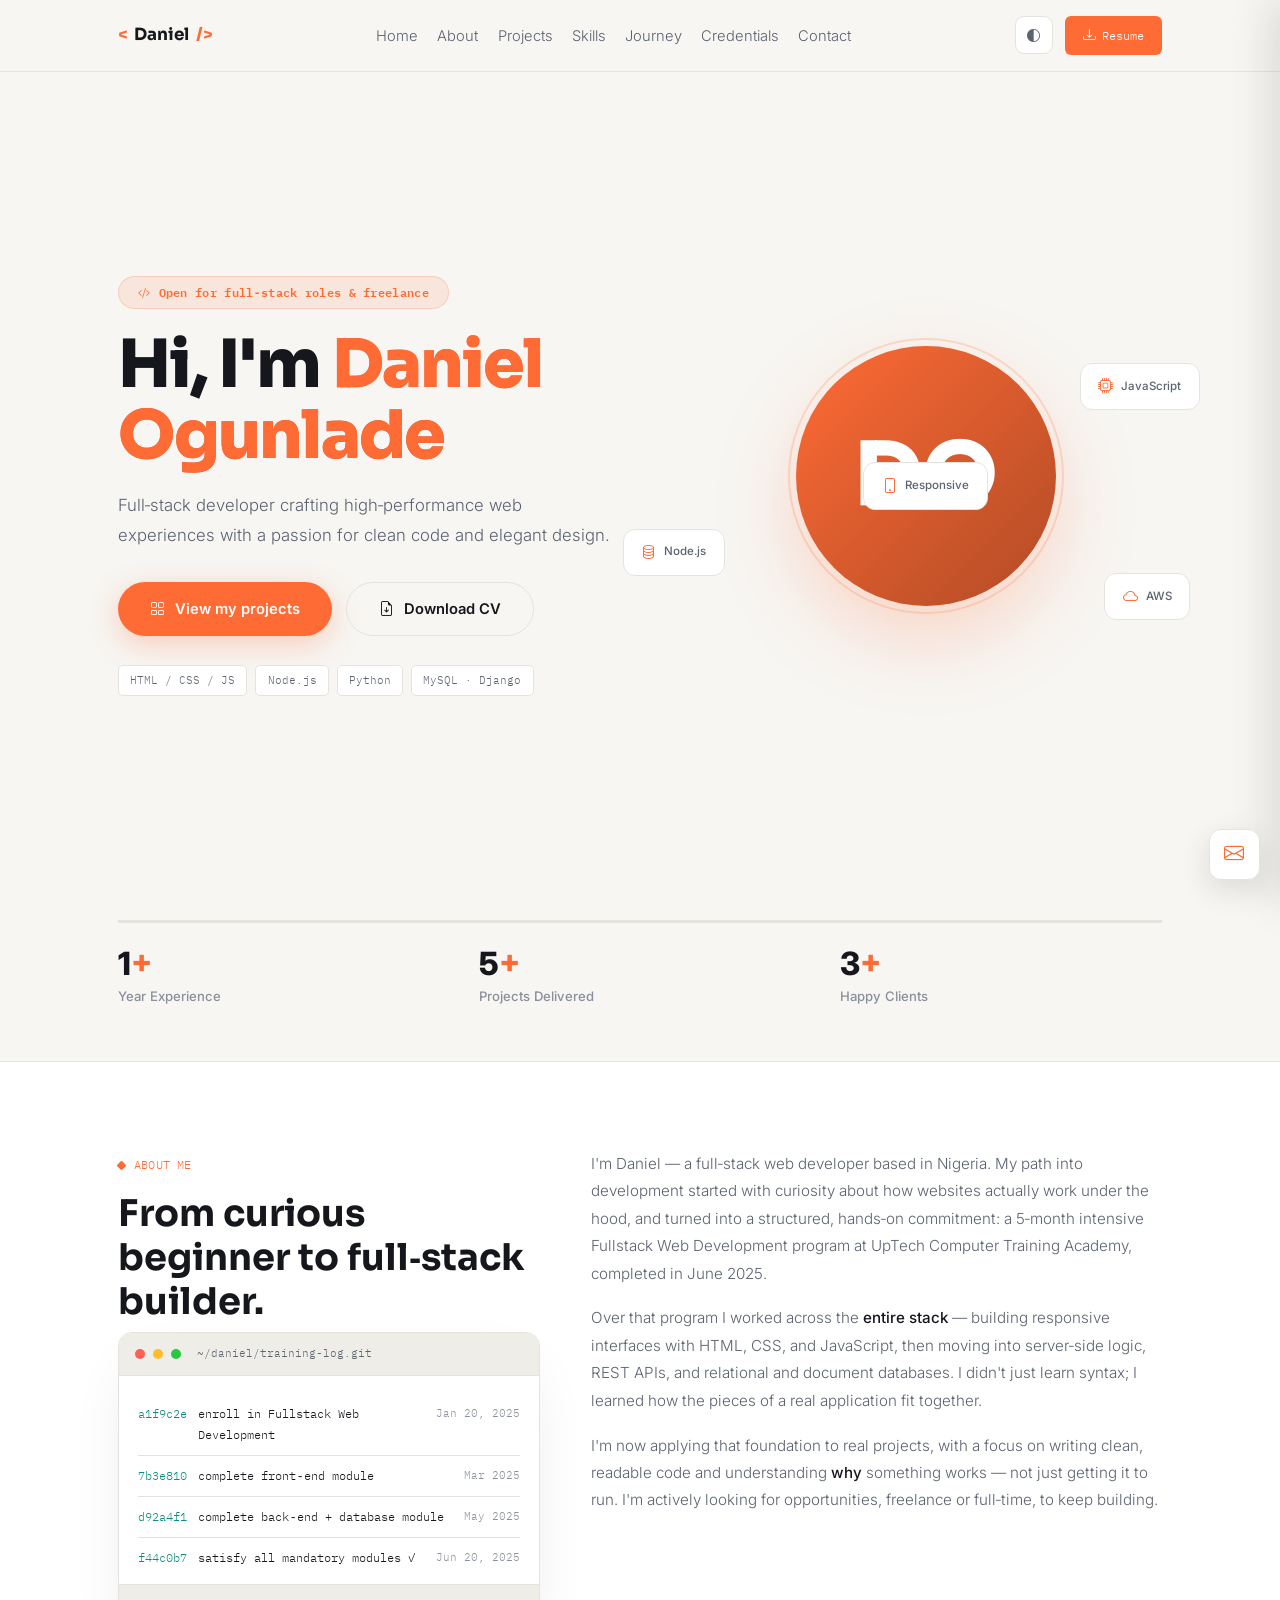
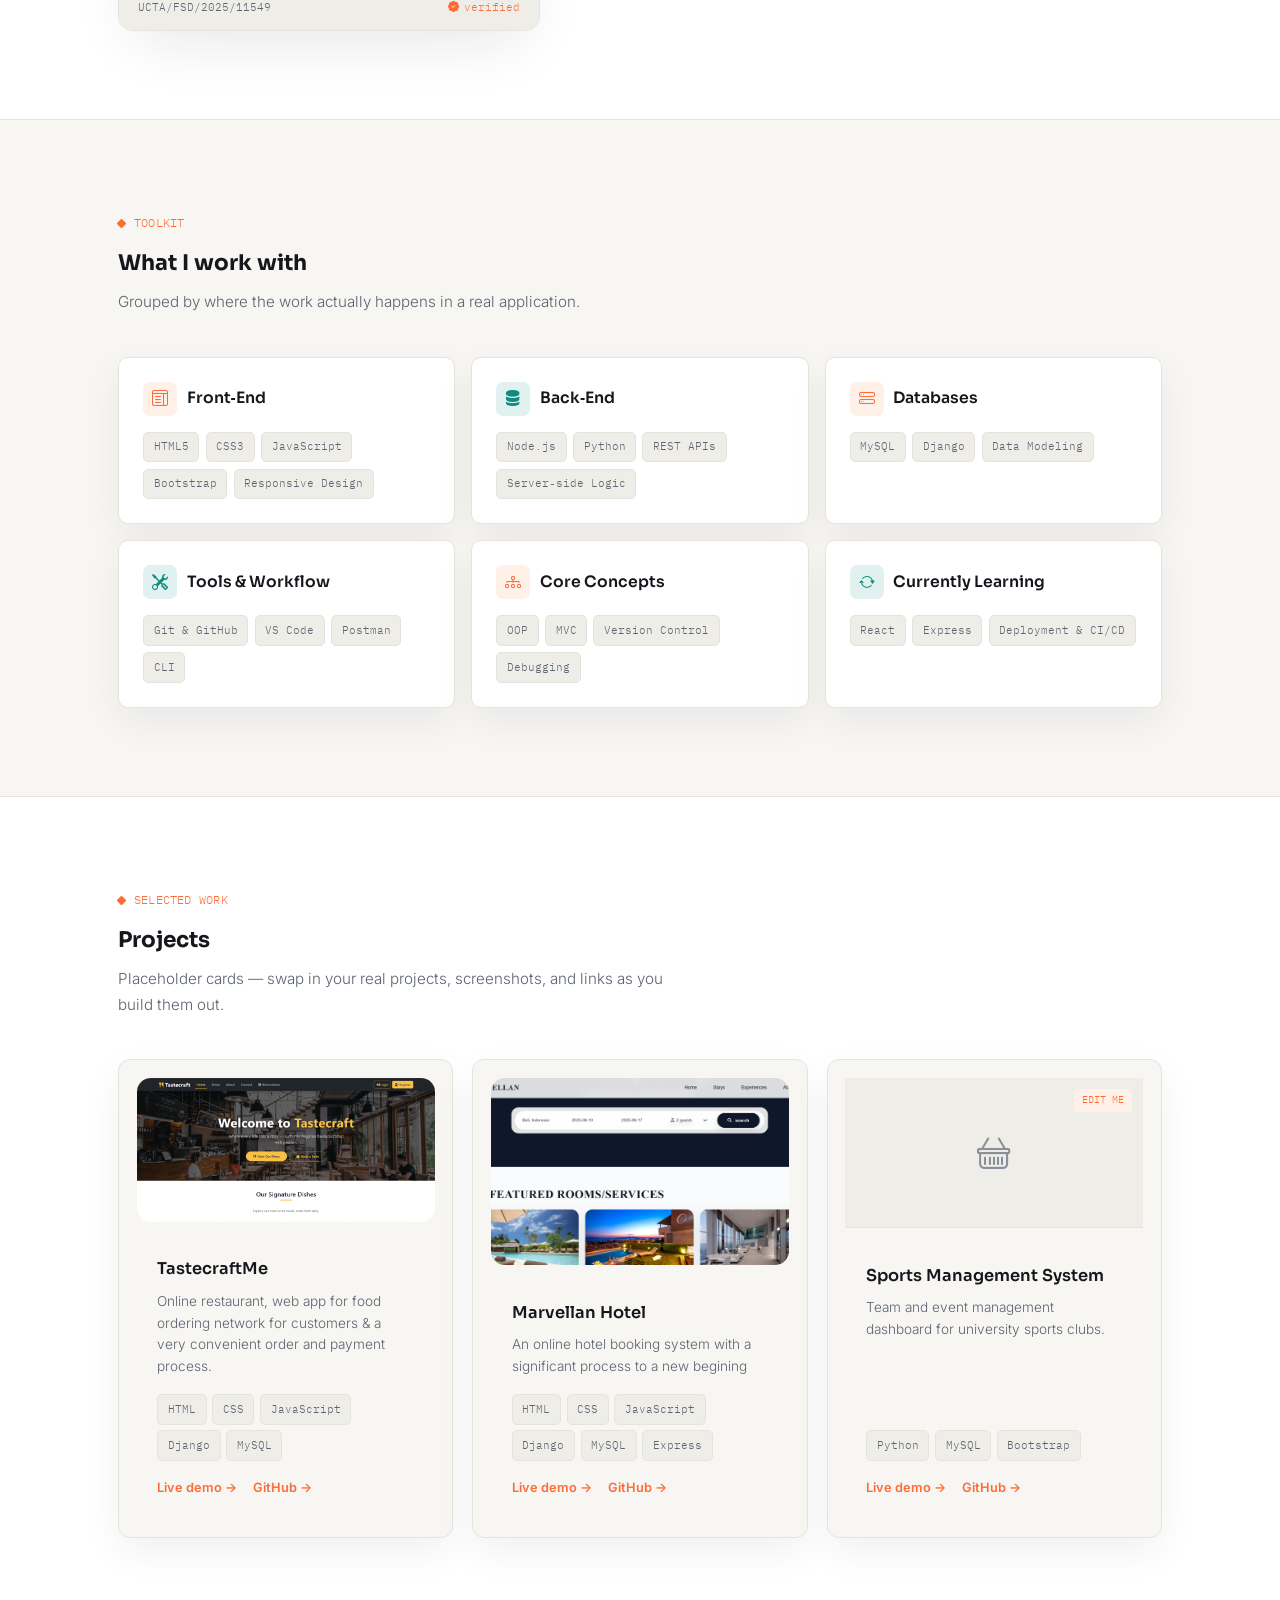
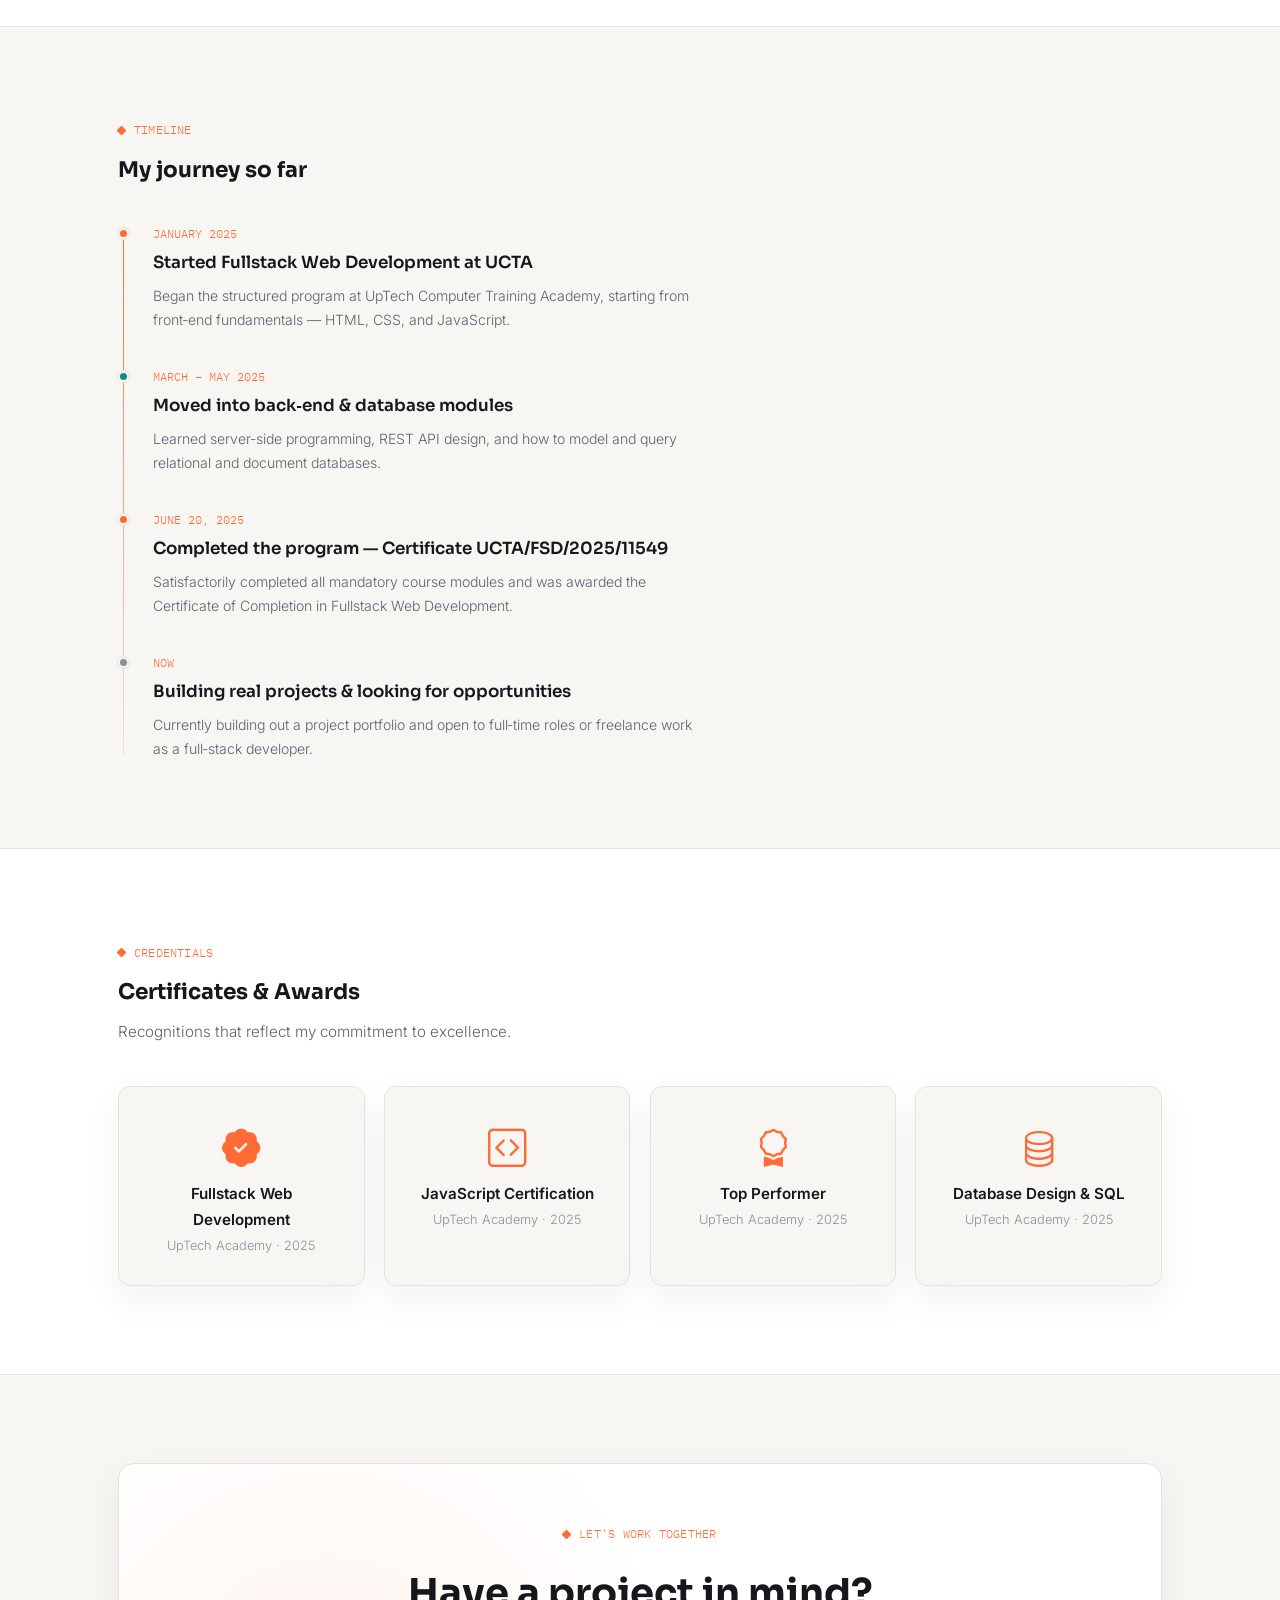
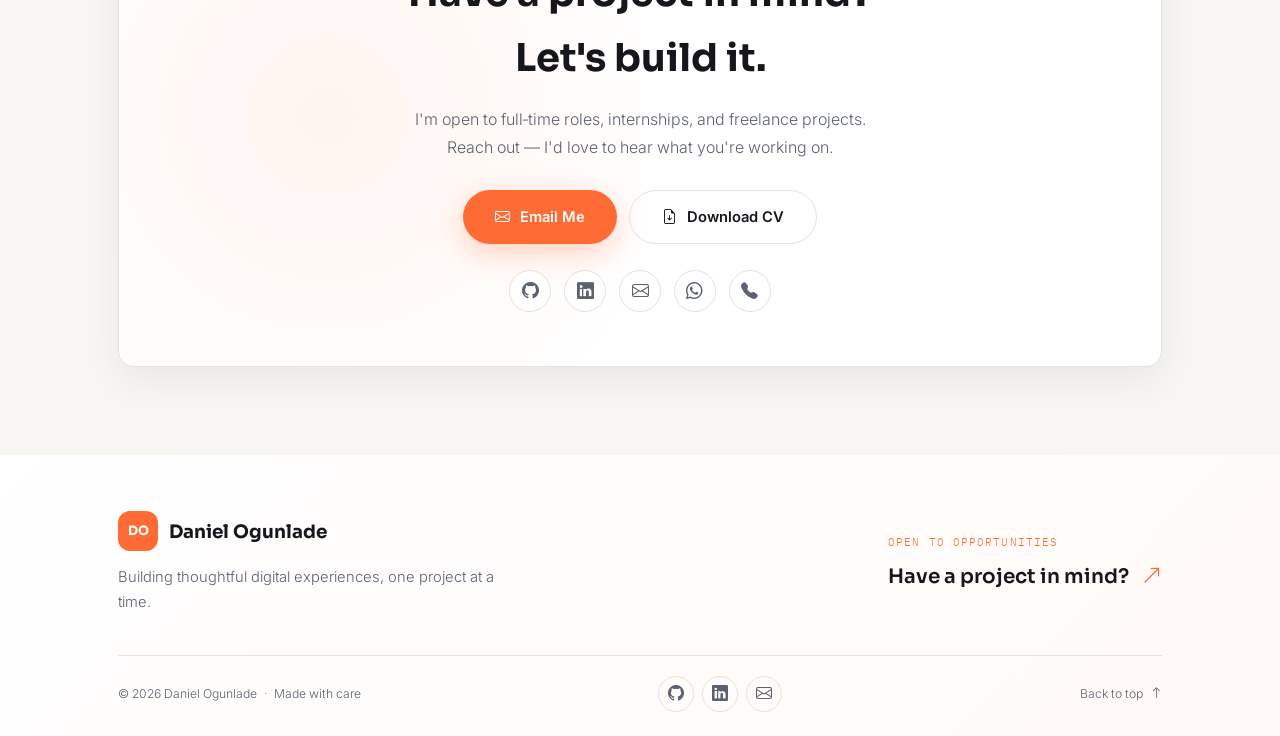
==== commit 7418eba3: "second commit" ====
--- a/index.html
+++ b/index.html
@@ -436,11 +436,28 @@
     </section>
 
     <!-- ═══════════════════════ FOOTER ═══════════════════════ -->
-    <footer>
-        <div class="wrap">
-            <div class="footer-row">
-                <div class="footer-text">© 2026 Daniel Ogunlade — built with HTML, CSS &amp; JS</div>
-                <a href="#hero" class="footer-link">Back to top ↑</a>
+    <footer class="site-footer">
+        <div class="wrap">
+            <div class="footer-main">
+                <div class="footer-brand">
+                    <a href="#hero" class="footer-logo"><span>DO</span> Daniel Ogunlade</a>
+                    <p>Building thoughtful digital experiences, one project at a time.</p>
+                </div>
+                <div class="footer-invitation">
+                    <span class="footer-eyebrow">OPEN TO OPPORTUNITIES</span>
+                    <a href="mailto:ogunladedaniel12@gmail.com" class="footer-cta">
+                        Have a project in mind? <i class="bi bi-arrow-up-right" aria-hidden="true"></i>
+                    </a>
+                </div>
+            </div>
+            <div class="footer-bottom">
+                <p class="footer-copyright">© 2026 Daniel Ogunlade <span>·</span> Made with care</p>
+                <div class="footer-socials" aria-label="Social links">
+                    <a href="https://github.com/Ogunlade-Daniel" target="_blank" rel="noopener noreferrer" aria-label="GitHub"><i class="bi bi-github" aria-hidden="true"></i></a>
+                    <a href="https://linkedin.com/" target="_blank" rel="noopener noreferrer" aria-label="LinkedIn"><i class="bi bi-linkedin" aria-hidden="true"></i></a>
+                    <a href="mailto:ogunladedaniel12@gmail.com" aria-label="Email"><i class="bi bi-envelope" aria-hidden="true"></i></a>
+                </div>
+                <a href="#hero" class="footer-top">Back to top <i class="bi bi-arrow-up" aria-hidden="true"></i></a>
             </div>
         </div>
     </footer>
--- a/assets/css/style.css
+++ b/assets/css/style.css
@@ -33,6 +33,25 @@
 
 * { box-sizing: border-box; margin: 0; padding: 0; }
 html { scroll-behavior: smooth; }
+
+::-webkit-scrollbar {
+  width: 10px;
+}
+
+::-webkit-scrollbar-track {
+  background: var(--bg);
+}
+
+::-webkit-scrollbar-thumb {
+  background: var(--orange);
+  border: 3px solid var(--bg);
+  border-radius: 999px;
+}
+
+::-webkit-scrollbar-thumb:hover {
+  background: var(--orange-2);
+}
+
 body {
   background: var(--bg);
   color: var(--ink);
@@ -463,21 +482,6 @@
 .social-link:hover {
   border-color: var(--orange);
   color: var(--orange);
-}
-
-footer {
-  padding: 2rem 0 3rem;
-  color: var(--muted);
-}
-
-.footer-row {
-  display: flex;
-  justify-content: space-between;
-  align-items: center;
-  gap: 1rem;
-  flex-wrap: wrap;
-  border-top: 1px solid var(--border);
-  padding-top: 1.25rem;
 }
 
 @media (max-width: 820px) {
@@ -663,10 +667,11 @@
     
         /* ═══════════════════════ HERO — COMBINED ═══════════════════════ */
         #hero {
-            min-height: 100vh;
-            display: flex;
-            align-items: center;
-            padding: 6rem 0 3rem;
+            min-height: calc(100vh - 72px);
+            min-height: calc(100svh - 72px);
+            display: flex;
+            align-items: center;
+            padding: 3rem 0;
             position: relative;
         }
     
@@ -805,32 +810,29 @@
         /* ─── Stats ─── */
         #stats {
             padding: 1.25rem 0 0;
-            margin-top: -90px;
-            margin-bottom: 50px;
+            margin: 0 0 3rem;
         }
 
         .hero-stats {
-            display: flex;
+            display: grid;
+            grid-template-columns: repeat(3, minmax(0, 1fr));
             gap: clamp(1.4rem, 3vw, 3rem);
             align-items: center;
-            justify-content: space-between;
             width: 100%;
             padding: 1.1rem 0 0;
             border-top: 3px solid var(--border);
             opacity: 0;
             transform: translateY(18px);
             animation: fadeUp 0.7s 0.58s forwards;
-            flex-wrap: wrap;
         }
 
         .stat-item {
-            flex: 1 1 150px;
             min-width: 0;
             padding: 0.35rem 0;
         }
 
         .stat-item h3 {
-            font-size: 2rem;
+            font-size: clamp(1.5rem, 3vw, 2rem);
             font-weight: 800;
             color: var(--ink);
             line-height: 1.1;
@@ -842,7 +844,7 @@
 
         .stat-item p {
             color: var(--muted-2);
-            font-size: 0.82rem;
+            font-size: clamp(0.7rem, 1.5vw, 0.82rem);
             font-weight: 500;
             margin-top: 4px;
         }
@@ -1514,37 +1516,148 @@
         }
     
         /* ═══════════════════════ FOOTER ═══════════════════════ */
-        footer {
-            padding: 2.2rem 0;
+        .site-footer {
+            padding: 3.5rem 0 1.5rem;
+            background: linear-gradient(135deg, var(--surface), color-mix(in srgb, var(--orange-soft) 35%, var(--surface)));
+            color: var(--ink);
+        }
+
+        .footer-main {
+            display: grid;
+            grid-template-columns: 1fr auto;
+            align-items: center;
+            gap: 2rem;
+            padding-bottom: 2.5rem;
+        }
+
+        .footer-logo {
+            display: inline-flex;
+            align-items: center;
+            gap: 0.7rem;
+            font-family: 'Sora', sans-serif;
+            font-size: 1.15rem;
+            font-weight: 700;
+        }
+
+        .footer-logo span {
+            display: grid;
+            width: 2.5rem;
+            height: 2.5rem;
+            place-items: center;
+            border-radius: 0.75rem;
+            background: var(--orange);
+            color: #fff;
+            font-size: 0.8rem;
+        }
+
+        .footer-brand p {
+            max-width: 24rem;
+            margin-top: 0.85rem;
+            color: var(--muted);
+            font-size: 0.92rem;
+        }
+
+        .footer-invitation {
+            display: grid;
+            justify-items: start;
+            gap: 0.55rem;
+        }
+
+        .footer-eyebrow {
+            color: var(--orange);
+            font-family: 'IBM Plex Mono', monospace;
+            font-size: 0.68rem;
+            letter-spacing: 0.1em;
+        }
+
+        .footer-cta {
+            display: inline-flex;
+            align-items: center;
+            gap: 0.8rem;
+            font-family: 'Sora', sans-serif;
+            font-size: clamp(1rem, 2vw, 1.25rem);
+            font-weight: 600;
+            transition: color 0.2s ease;
+        }
+
+        .footer-cta i {
+            color: var(--orange);
+            transition: transform 0.2s ease;
+        }
+
+        .footer-cta:hover {
+            color: var(--orange);
+        }
+
+        .footer-cta:hover i {
+            transform: translate(3px, -3px);
+        }
+
+        .footer-bottom {
+            display: flex;
+            align-items: center;
+            justify-content: space-between;
+            gap: 1.25rem;
+            padding-top: 1.25rem;
             border-top: 1px solid var(--border);
         }
-    
-        .footer-row {
-            display: flex;
-            justify-content: space-between;
-            align-items: center;
-            flex-wrap: wrap;
-            gap: 0.8rem;
-        }
-    
-        .footer-text {
-            font-size: 0.78rem;
+
+        .footer-copyright,
+        .footer-top {
             color: var(--muted);
-            font-family: 'IBM Plex Mono', monospace;
-        }
-    
-        .footer-link {
-            font-size: 0.78rem;
+            font-size: 0.76rem;
+        }
+
+        .footer-copyright span {
+            padding: 0 0.25rem;
+            color: var(--orange);
+        }
+
+        .footer-socials {
+            display: flex;
+            gap: 0.5rem;
+        }
+
+        .footer-socials a {
+            display: grid;
+            width: 2.25rem;
+            height: 2.25rem;
+            place-items: center;
+            border: 1px solid var(--border);
+            border-radius: 50%;
             color: var(--muted);
-            transition: color 0.2s;
-        }
-    
-        .footer-link:hover {
+            transition: color 0.2s ease, border-color 0.2s ease, background 0.2s ease;
+        }
+
+        .footer-socials a:hover {
+            border-color: var(--orange);
+            background: var(--orange);
+            color: #fff;
+        }
+
+        .footer-top {
+            display: inline-flex;
+            align-items: center;
+            gap: 0.45rem;
+            transition: color 0.2s ease;
+        }
+
+        .footer-top:hover {
             color: var(--orange);
         }
     
         /* ═══════════════════════ RESPONSIVE ═══════════════════════ */
         @media (max-width: 992px) {
+            #hero {
+                min-height: 0;
+                padding: 3rem 0 2rem;
+            }
+
+            #stats {
+                padding-top: 0.75rem;
+                margin-bottom: 2.5rem;
+            }
+
             .hero-grid {
                 grid-template-columns: 1fr;
                 gap: 2rem;
@@ -1606,10 +1719,6 @@
                 justify-content: center;
             }
     
-            .hero-stats {
-                justify-content: center;
-            }
-    
             .about-grid {
                 grid-template-columns: 1fr;
                 text-align: center;
@@ -1663,15 +1772,18 @@
                 background: color-mix(in srgb, var(--orange) 12%, transparent) !important;
             }
     
+            .stat-item {
+                text-align: center;
+            }
+
             .hero-stats {
-                gap: 1.5rem;
-                flex-wrap: wrap;
-            }
-    
-            .stat-item h3 {
-                font-size: 1.5rem;
-            }
-    
+                gap: 0.5rem;
+            }
+
+            #stats {
+                margin-bottom: 2rem;
+            }
+
             .commit-panel {
                 display: none;
             }
@@ -1683,6 +1795,29 @@
     
             .commit-meta {
                 white-space: normal;
+            }
+        }
+
+        @media (max-width: 700px) {
+            .footer-main {
+                grid-template-columns: minmax(0, 1fr);
+                gap: 1.5rem;
+                padding-bottom: 2rem;
+            }
+
+            .footer-bottom {
+                display: grid;
+                grid-template-columns: minmax(0, 1fr) auto;
+                gap: 1rem;
+            }
+
+            .footer-copyright {
+                grid-column: 1 / -1;
+                overflow-wrap: anywhere;
+            }
+
+            .footer-top {
+                justify-self: end;
             }
         }
     
@@ -1697,8 +1832,8 @@
         /* ═══════════════════════ BOTTOM-RIGHT UI ═══════════════════════ */
         .br-bottom {
             position: fixed;
-            right: 20px;
-            bottom: 20px;
+            right: clamp(12px, 2vw, 20px);
+            bottom: clamp(12px, 2vw, 20px);
             display: flex;
             flex-direction: column;
             gap: 12px;
@@ -1707,8 +1842,8 @@
         }
     
         .br-btn {
-            width: 56px;
-            height: 56px;
+            width: clamp(48px, 4vw, 56px);
+            height: clamp(48px, 4vw, 56px);
             border-radius: 12px;
             background: var(--surface);
             border: 1px solid var(--border);
@@ -1806,7 +1941,14 @@
     
         /* back-to-top progress fill */
         .br-back {
-            position: relative;
+            display: none;
+            position: absolute;
+            right: 0;
+            bottom: calc(100% + 12px);
+        }
+
+        .br-back.is-visible {
+            display: inline-grid;
         }
     
         .br-back::before {
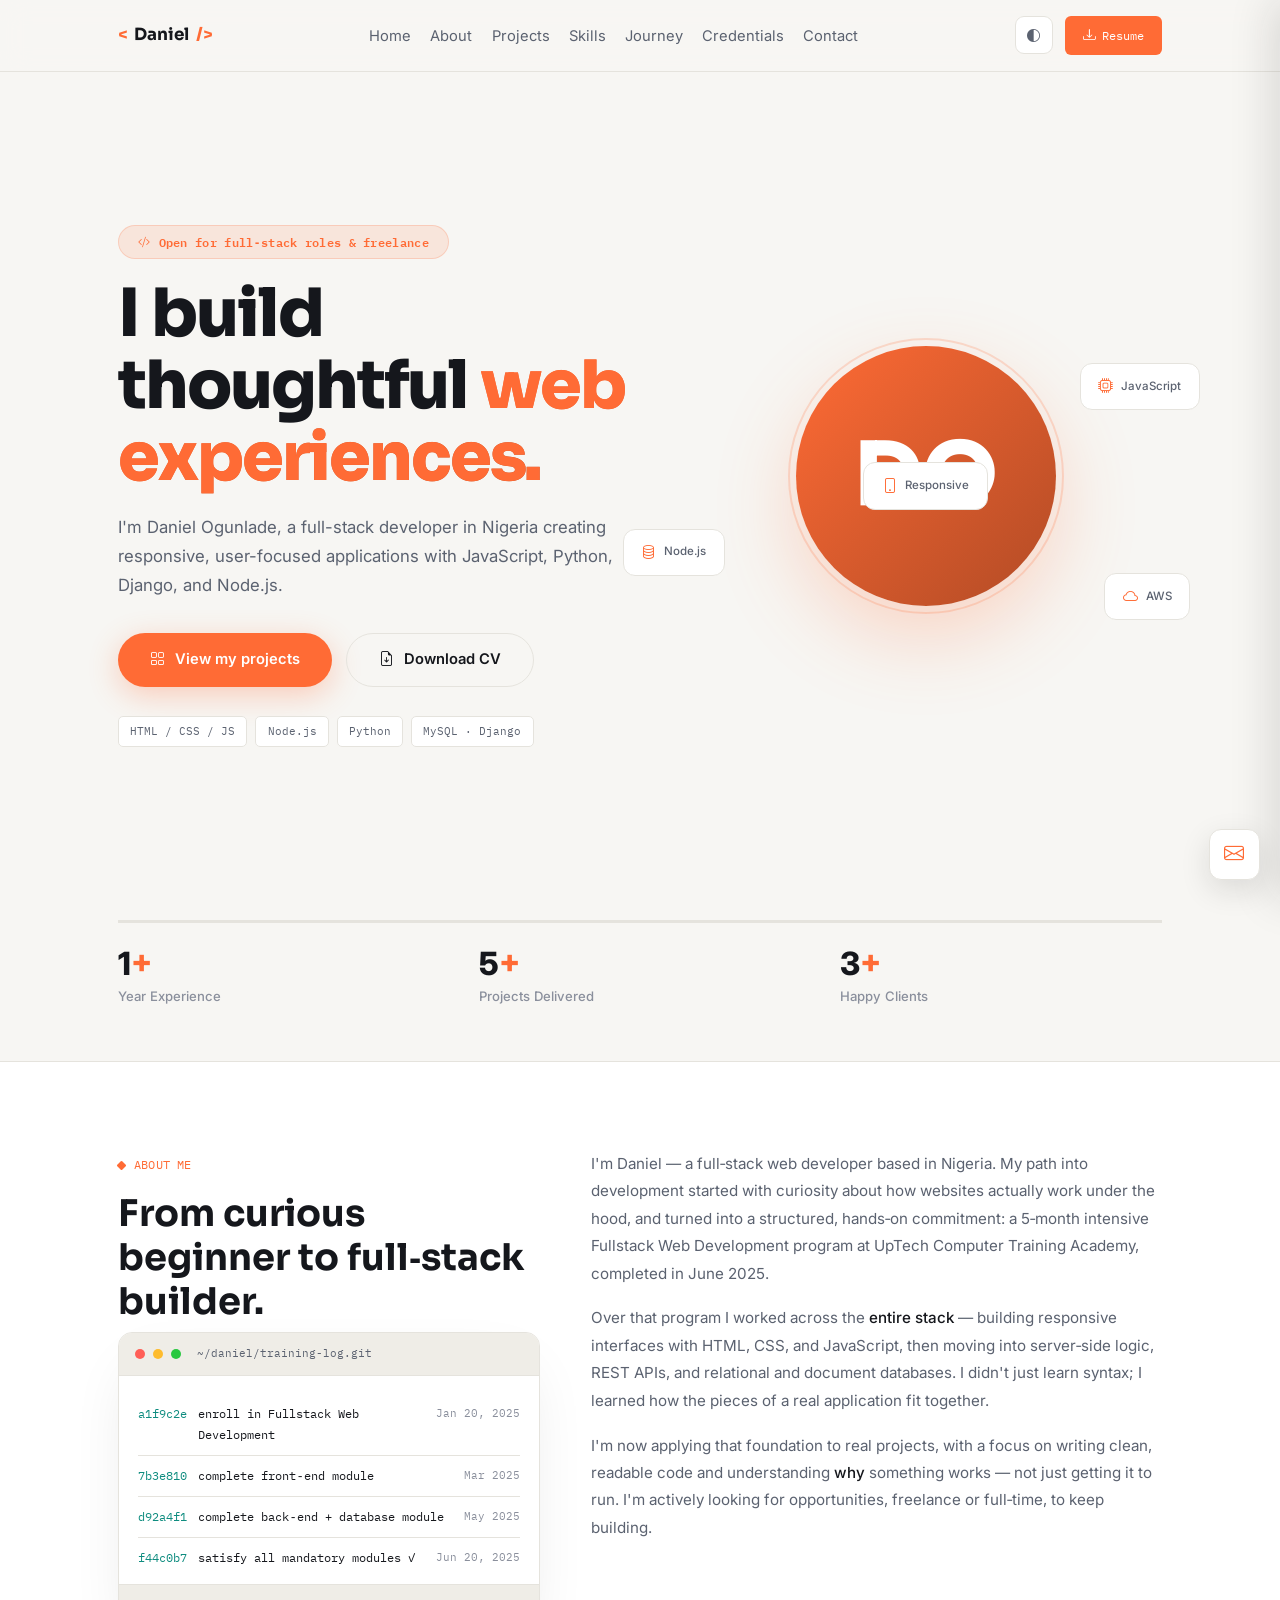
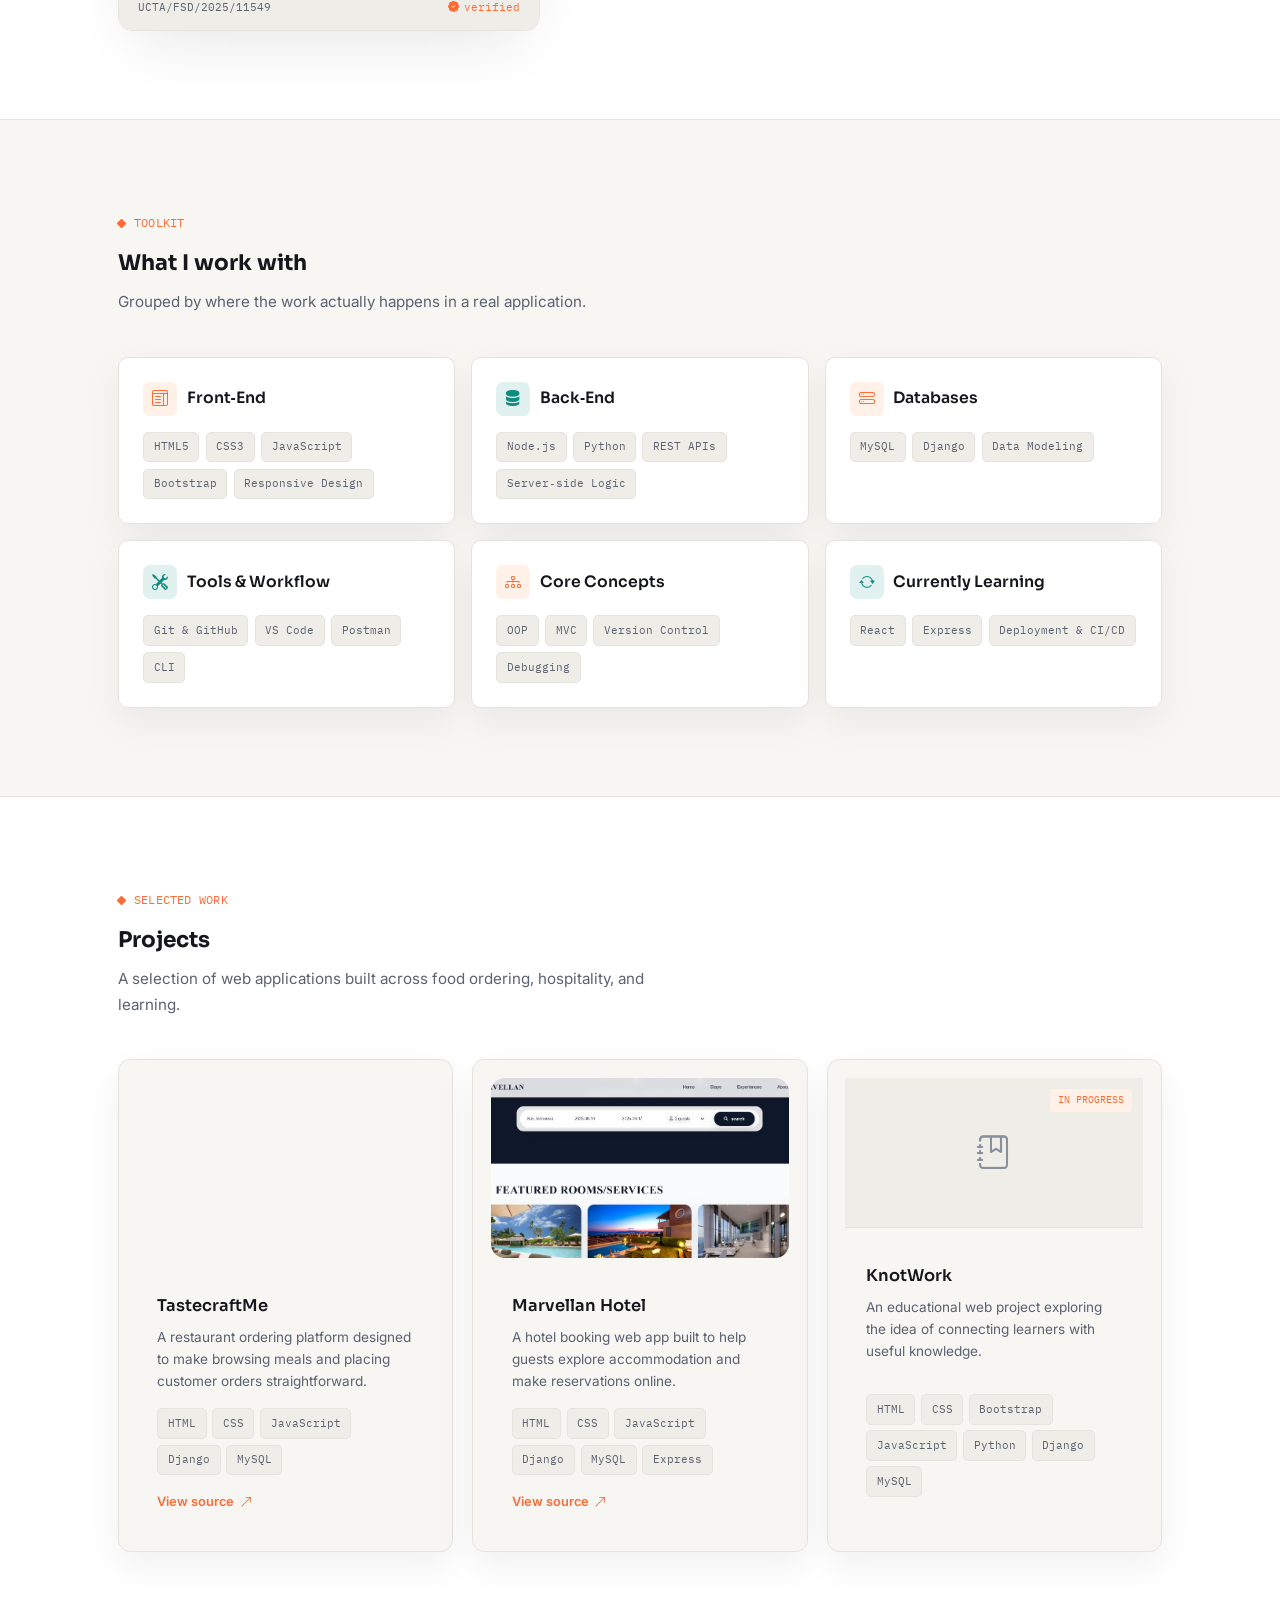
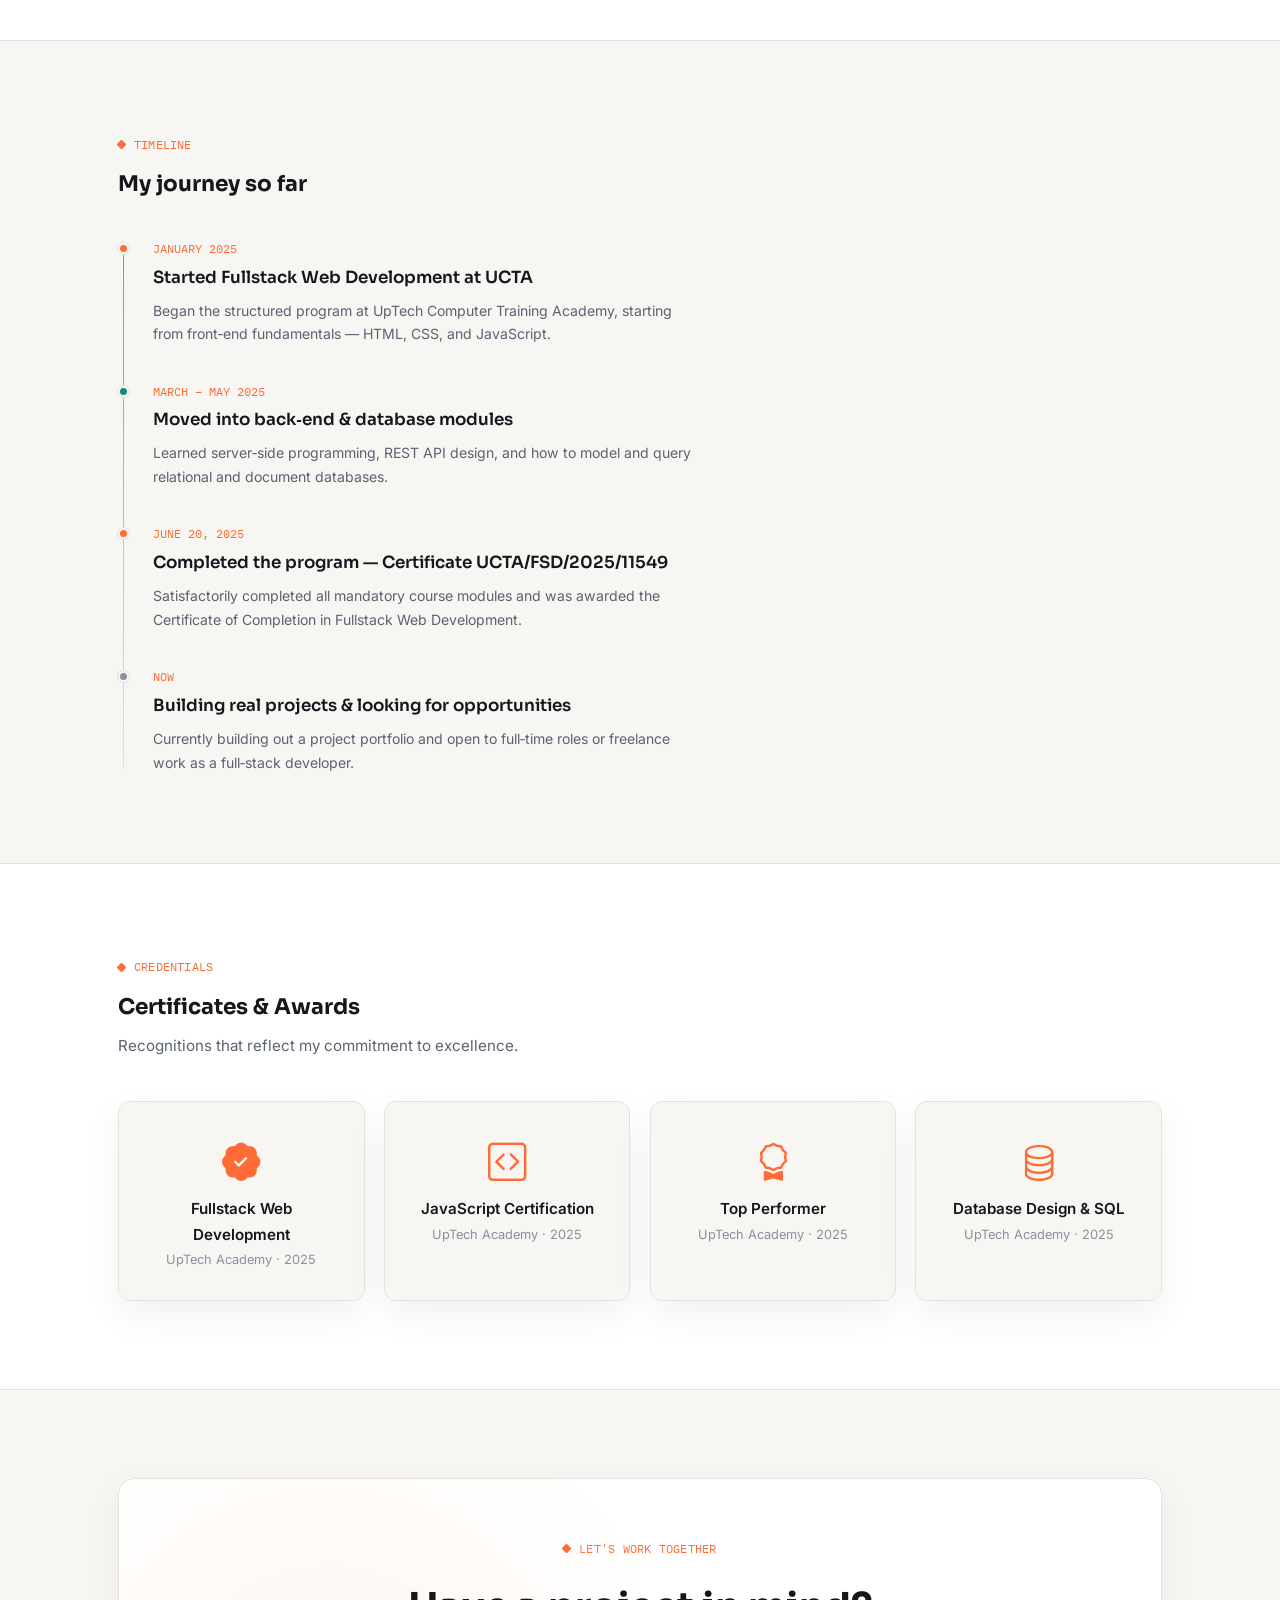
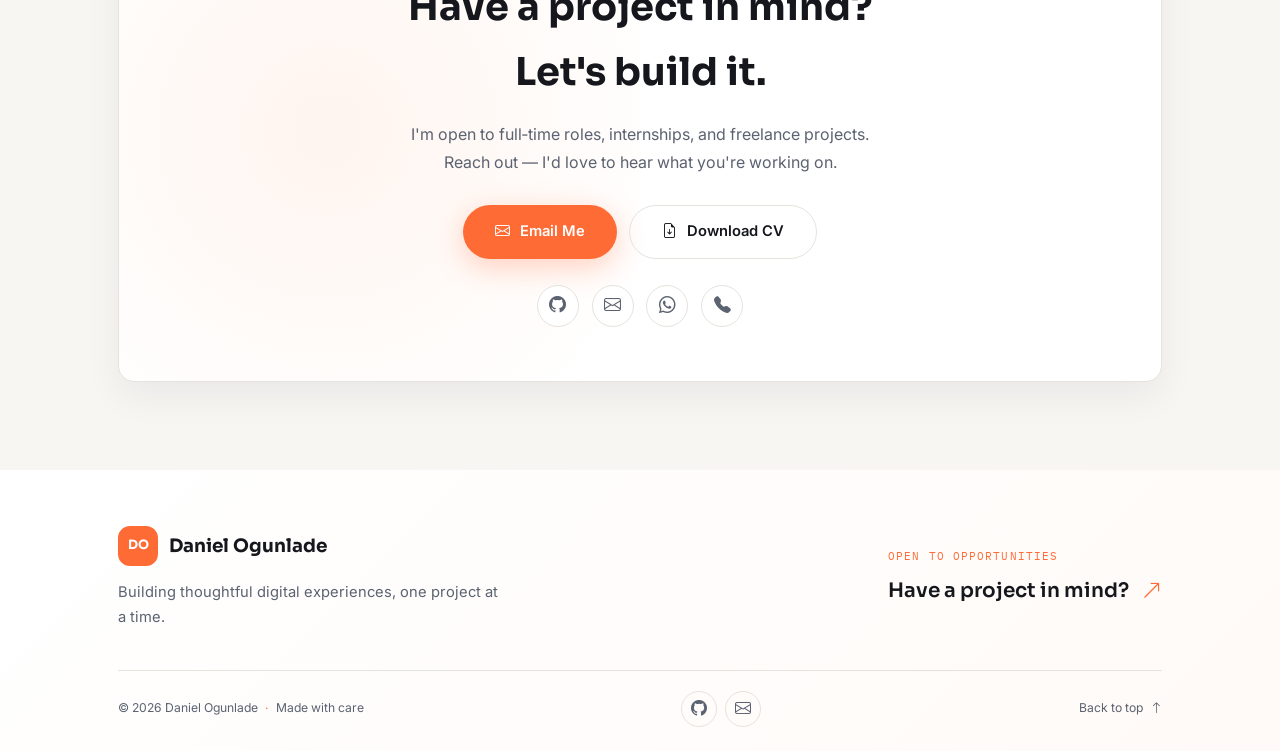
==== commit bf422f2a: "second commit" ====
--- a/index.html
+++ b/index.html
@@ -4,6 +4,8 @@
 <head>
     <meta charset="UTF-8" />
     <meta name="viewport" content="width=device-width, initial-scale=1.0" />
+    <meta name="description" content="Daniel Ogunlade is a full-stack web developer in Nigeria, building responsive web experiences with JavaScript, Python, Django, and Node.js." />
+    <meta name="theme-color" content="#F7F6F3" />
     <title>Daniel Ogunlade · Full‑Stack Developer</title>
 
     <!-- ─── FONTS ─── -->
@@ -11,7 +13,7 @@
     <link href="https://fonts.googleapis.com/css2?family=Sora:wght@400;500;600;700;800&family=Inter:wght@300;400;500;600&family=IBM+Plex+Mono:wght@400;500;600&display=swap" rel="stylesheet" />
 
     <!-- ─── FAVICON ─── -->
-    <link rel="shortcut icon" href="assets/images\logo\favicon.ico" type="image/x-icon">
+    <link rel="icon" href="assets/images/logo/favicon.ico" type="image/x-icon">
 
     <!-- ─── ICONS ─── -->
     <link rel="stylesheet" href="https://cdn.jsdelivr.net/npm/bootstrap-icons@1.11.3/font/bootstrap-icons.min.css" />
@@ -35,13 +37,13 @@
     </div> 
 
     <!-- ═══════════════════════ NAV ═══════════════════════ -->
-    <nav id="mainNav">
+    <nav id="mainNav" aria-label="Main navigation">
         <div class="wrap">
             <a href="#hero" class="nav-logo"><span class="bracket">&lt;</span>Daniel<span class="bracket">/&gt;</span></a>
             <ul class="nav-links">
                 <li><a href="#hero">Home</a></li>
                 <li><a href="about.html">About</a></li>
-                <li><a href="projects.html">Projects</a></li>
+                <li><a href="#projects">Projects</a></li>
                 <li><a href="#skills">Skills</a></li>
                 <li><a href="#journey">Journey</a></li>
                 <li><a href="#credentials">Credentials</a></li>
@@ -49,27 +51,27 @@
             </ul>
             <div class="nav-right">
                 <div style="position:relative;">
-                    <button class="theme-toggle" id="themeBtn" aria-label="Theme settings">
+                    <button class="theme-toggle" id="themeBtn" aria-label="Theme settings" aria-controls="themeDropdown" aria-expanded="false">
                         <i class="bi bi-circle-half" id="themeIcon"></i>
                     </button>
-                    <div class="theme-dropdown" id="themeDropdown">
+                    <div class="theme-dropdown" id="themeDropdown" aria-hidden="true">
                         <button class="theme-option" data-theme="light"><i class="bi bi-sun"></i> Light <i class="bi bi-check check"></i></button>
                         <button class="theme-option" data-theme="dark"><i class="bi bi-moon-stars"></i> Dark <i class="bi bi-check check"></i></button>
                         <button class="theme-option" data-theme="system"><i class="bi bi-display"></i> System <i class="bi bi-check check"></i></button>
                     </div>
                 </div>
                 <a href="Daniel_Ogunlade_CV.pdf" download class="nav-cta"><i class="bi bi-download"></i> <span>Resume</span></a>
-                <button class="nav-toggle" id="navToggle" aria-label="Open menu"><i class="bi bi-list"></i></button>
+                <button class="nav-toggle" id="navToggle" aria-label="Open menu" aria-controls="mobileNavPanel" aria-expanded="false"><i class="bi bi-list"></i></button>
             </div>
         </div>
     </nav>
 
     <!-- ─── Mobile drawer ─── -->
-    <div class="mobile-nav-overlay" id="mobileNavOverlay"></div>
-    <div class="mobile-nav-panel" id="mobileNavPanel" role="dialog" aria-modal="true" aria-label="Mobile navigation">
+    <div class="mobile-nav-overlay" id="mobileNavOverlay" aria-hidden="true"></div>
+    <div class="mobile-nav-panel" id="mobileNavPanel" role="dialog" aria-modal="true" aria-label="Mobile navigation" aria-hidden="true" inert>
         <div class="mobile-nav-head">
             <a href="#hero" class="nav-logo"><span class="bracket">&lt;</span>Daniel<span class="bracket">/&gt;</span></a>
-            <button class="mobile-nav-close" id="mobileNavClose" aria-label="Close menu"><i class="bi bi-x-lg"></i></button>
+            <button class="mobile-nav-close" id="mobileNavClose" aria-label="Cancel menu"><span>Cancel</span><i class="bi bi-x-lg" aria-hidden="true"></i></button>
         </div>
         <ul class="mobile-nav-links">
             <li><a href="#hero">Home</a></li>
@@ -85,6 +87,8 @@
         </div>
     </div>
 
+    <a class="skip-link" href="#mainContent">Skip to content</a>
+    <main id="mainContent">
     <!-- ═══════════════════════ HERO — COMBINED ═══════════════════════ -->
     <section id="hero">
         <div class="wrap">
@@ -95,12 +99,11 @@
                     <div class="hero-badge"><i class="bi bi-code-slash"></i> Open for full‑stack roles &amp; freelance</div>
 
                     <h1 class="hero-title">
-                        Hi, I'm <span class="highlight">Daniel Ogunlade</span>
+                        I build thoughtful <span class="highlight">web experiences.</span>
                     </h1>
 
                     <p class="hero-sub">
-                        Full‑stack developer crafting high‑performance web experiences
-                        with a passion for clean code and elegant design.
+                        I'm Daniel Ogunlade, a full-stack developer in Nigeria creating responsive, user-focused applications with JavaScript, Python, Django, and Node.js.
                     </p>
 
                     <div class="hero-actions">
@@ -287,55 +290,50 @@
             <div class="section-head reveal">
                 <div class="eyebrow">SELECTED WORK</div>
                 <h2 class="section-title">Projects</h2>
-                <p class="section-desc">Placeholder cards — swap in your real projects, screenshots, and links as you build them out.</p>
+                <p class="section-desc">A selection of web applications built across food ordering, hospitality, and learning.</p>
             </div>
             <div class="projects-grid">
 
                 <div class="project-card reveal">
-                    <img src="assets/images\project\tastecraft_img.png" alt="tastecraftMe">
-                    <!-- <div class="project-thumb"><i class="bi bi-code-square"></i><span class="placeholder-badge">EDIT ME</span></div> -->
+                    <img src="assets/images/project/tastecraft_img.png" alt="TastecraftMe food ordering website" loading="lazy" decoding="async">
                     <div class="project-body">
-                        <div class="project-title">TastecraftMe</div>
-                        <p class="project-desc">Online restaurant, web app for food ordering network for customers &amp; a very convenient order and payment process.</p>
+                        <h3 class="project-title">TastecraftMe</h3>
+                        <p class="project-desc">A restaurant ordering platform designed to make browsing meals and placing customer orders straightforward.</p>
                         <div class="project-stack">
                             <span class="skill-tag">HTML</span><span class="skill-tag">CSS</span><span class="skill-tag">JavaScript</span>
                             <span class="skill-tag">Django</span><span class="skill-tag">MySQL</span>
                         </div>
                         <div class="project-links">
-                            <a href="#" class="project-link">Live demo →</a>
-                            <a href="https://github.com/Ogunlade-Daniel/TastecraftMe" class="project-link">GitHub →</a>
+                            <a href="https://github.com/Ogunlade-Daniel/TastecraftMe" target="_blank" rel="noopener noreferrer" class="project-link">View source <i class="bi bi-arrow-up-right" aria-hidden="true"></i></a>
                         </div>
                     </div>
                 </div>
 
                 <div class="project-card reveal">
-                    <img src="assets/images\project\marvellan_img.png" alt="tastecraftMe">
-                    <!-- <div class="project-thumb"><i class="bi bi-bar-chart-line"></i><span class="placeholder-badge">EDIT ME</span></div> -->
+                    <img src="assets/images/project/marvellan_img.png" alt="Marvellan Hotel booking website" loading="lazy" decoding="async">
                     <div class="project-body">
-                        <div class="project-title">Marvellan Hotel</div>
-                        <p class="project-desc">An online hotel booking system with a significant process to a new begining</p>
+                        <h3 class="project-title">Marvellan Hotel</h3>
+                        <p class="project-desc">A hotel booking web app built to help guests explore accommodation and make reservations online.</p>
                         <div class="project-stack">
                             <span class="skill-tag">HTML</span><span class="skill-tag">CSS</span><span class="skill-tag">JavaScript</span>
                             <span class="skill-tag">Django</span><span class="skill-tag">MySQL</span><span class="skill-tag">Express</span>
                         </div>
                         <div class="project-links">
-                            <a href="#" class="project-link">Live demo →</a>
-                            <a href="https://github.com/Ogunlade-Daniel/Marvellan_Hotel" class="project-link">GitHub →</a>
+                            <a href="https://github.com/Ogunlade-Daniel/Marvellan_Hotel" target="_blank" rel="noopener noreferrer" class="project-link">View source <i class="bi bi-arrow-up-right" aria-hidden="true"></i></a>
                         </div>
                     </div>
                 </div>
 
                 <div class="project-card reveal">
-                    <div class="project-thumb"><i class="bi bi-basket"></i><span class="placeholder-badge">EDIT ME</span></div>
+                    <div class="project-thumb" role="img" aria-label="KnotWork project preview">
+                        <i class="bi bi-journal-bookmark" aria-hidden="true"></i>
+                        <span class="placeholder-badge">IN PROGRESS</span>
+                    </div>
                     <div class="project-body">
-                        <div class="project-title">Sports Management System</div>
-                        <p class="project-desc">Team and event management dashboard for university sports clubs.</p>
+                        <h3 class="project-title">KnotWork</h3>
+                        <p class="project-desc">An educational web project exploring the idea of connecting learners with useful knowledge.</p>
                         <div class="project-stack">
-                            <span class="skill-tag">Python</span><span class="skill-tag">MySQL</span><span class="skill-tag">Bootstrap</span>
-                        </div>
-                        <div class="project-links">
-                            <a href="#" class="project-link">Live demo →</a>
-                            <a href="#" class="project-link">GitHub →</a>
+                            <span class="skill-tag">HTML</span><span class="skill-tag">CSS</span><span class="skill-tag">Bootstrap</span><span class="skill-tag">JavaScript</span><span class="skill-tag">Python</span><span class="skill-tag">Django</span><span class="skill-tag">MySQL</span>
                         </div>
                     </div>
                 </div>
@@ -391,22 +389,22 @@
             <div class="certs-grid">
                 <div class="cred-card reveal">
                     <i class="bi bi-patch-check-fill"></i>
-                    <h5>Fullstack Web Development</h5>
+                    <h3>Fullstack Web Development</h3>
                     <p>UpTech Academy · 2025</p>
                 </div>
                 <div class="cred-card reveal" style="transition-delay:0.1s;">
                     <i class="bi bi-code-square"></i>
-                    <h5>JavaScript Certification</h5>
+                    <h3>JavaScript Certification</h3>
                     <p>UpTech Academy · 2025</p>
                 </div>
                 <div class="cred-card reveal" style="transition-delay:0.2s;">
                     <i class="bi bi-award"></i>
-                    <h5>Top Performer</h5>
+                    <h3>Top Performer</h3>
                     <p>UpTech Academy · 2025</p>
                 </div>
                 <div class="cred-card reveal" style="transition-delay:0.3s;">
                     <i class="bi bi-database"></i>
-                    <h5>Database Design &amp; SQL</h5>
+                    <h3>Database Design &amp; SQL</h3>
                     <p>UpTech Academy · 2025</p>
                 </div>
             </div>
@@ -426,14 +424,14 @@
                 </div>
                 <div class="social-row">
                     <a href="https://github.com/Ogunlade-Daniel" target="_blank" rel="noopener" class="social-link" aria-label="GitHub"><i class="bi bi-github"></i></a>
-                    <a href="https://linkedin.com/" target="_blank" rel="noopener" class="social-link" aria-label="LinkedIn"><i class="bi bi-linkedin"></i></a>
                     <a href="mailto:ogunladedaniel12@gmail.com" class="social-link" aria-label="Email"><i class="bi bi-envelope"></i></a>
-                    <a href="https://wa.me/08166729962" target="_blank" rel="noopener" class="social-link" aria-label="Whatsapp"><i class="bi bi-whatsapp"></i></a>
-                    <a href="tel:+2349125594236" target="_blank" rel="noopener" class="social-link" aria-label="Telephone"><i class="bi bi-telephone-fill"></i></a>
-                </div>
-            </div>
-        </div>
-    </section>
+                    <a href="https://wa.me/2348166729962" target="_blank" rel="noopener noreferrer" class="social-link" aria-label="WhatsApp"><i class="bi bi-whatsapp" aria-hidden="true"></i></a>
+                    <a href="tel:+2349125594236" class="social-link" aria-label="Telephone"><i class="bi bi-telephone-fill" aria-hidden="true"></i></a>
+                </div>
+            </div>
+        </div>
+    </section>
+    </main>
 
     <!-- ═══════════════════════ FOOTER ═══════════════════════ -->
     <footer class="site-footer">
@@ -454,7 +452,6 @@
                 <p class="footer-copyright">© 2026 Daniel Ogunlade <span>·</span> Made with care</p>
                 <div class="footer-socials" aria-label="Social links">
                     <a href="https://github.com/Ogunlade-Daniel" target="_blank" rel="noopener noreferrer" aria-label="GitHub"><i class="bi bi-github" aria-hidden="true"></i></a>
-                    <a href="https://linkedin.com/" target="_blank" rel="noopener noreferrer" aria-label="LinkedIn"><i class="bi bi-linkedin" aria-hidden="true"></i></a>
                     <a href="mailto:ogunladedaniel12@gmail.com" aria-label="Email"><i class="bi bi-envelope" aria-hidden="true"></i></a>
                 </div>
                 <a href="#hero" class="footer-top">Back to top <i class="bi bi-arrow-up" aria-hidden="true"></i></a>
@@ -465,18 +462,18 @@
     <!-- ═══════════════════════ BOTTOM-RIGHT CONTROLS ═══════════════════════ -->
     <div class="br-bottom" aria-hidden="false">
         <div style="position:relative;">
-            <div id="contactPanel" class="br-contact-panel" role="dialog" aria-label="Contact form">
+            <div id="contactPanel" class="br-contact-panel" role="dialog" aria-label="Contact form" aria-hidden="true">
                 <button class="br-close" id="brClose" aria-label="Close"><i class="bi bi-x-lg"></i></button>
                 <form id="brContactForm">
-                    <input type="text" id="brName" name="name" placeholder="Your name" required />
-                    <input type="email" id="brEmail" name="email" placeholder="Your email" required />
-                    <textarea id="brMessage" name="message" placeholder="Message" required></textarea>
+                    <input type="text" id="brName" name="name" placeholder="Your name" aria-label="Your name" autocomplete="name" required />
+                    <input type="email" id="brEmail" name="email" placeholder="Your email" aria-label="Your email" autocomplete="email" required />
+                    <textarea id="brMessage" name="message" placeholder="Message" aria-label="Message" required></textarea>
                     <div style="display:flex;justify-content:flex-end;gap:8px;margin-top:6px;">
                         <button type="submit" class="br-send">Send</button>
                     </div>
                 </form>
             </div>
-            <button id="contactToggleBtn" class="br-btn" aria-label="Open contact form" title="Contact">
+            <button id="contactToggleBtn" class="br-btn" aria-label="Open contact form" aria-controls="contactPanel" aria-expanded="false" title="Contact">
                 <i class="bi bi-envelope"></i>
             </button>
         </div>
--- a/assets/css/style.css
+++ b/assets/css/style.css
@@ -32,7 +32,10 @@
 }
 
 * { box-sizing: border-box; margin: 0; padding: 0; }
-html { scroll-behavior: smooth; }
+html {
+  scroll-behavior: smooth;
+  scroll-padding-top: 5rem;
+}
 
 ::-webkit-scrollbar {
   width: 10px;
@@ -56,7 +59,7 @@
   background: var(--bg);
   color: var(--ink);
   font-family: 'Inter', sans-serif;
-  font-weight: 300;
+  font-weight: 400;
   line-height: 1.7;
   transition: background 0.25s, color 0.25s;
   overflow-x: hidden;
@@ -67,6 +70,33 @@
 }
 
 a { color: inherit; text-decoration: none; }
+
+button,
+a {
+  -webkit-tap-highlight-color: transparent;
+}
+
+:focus-visible {
+  outline: 3px solid var(--orange);
+  outline-offset: 3px;
+}
+
+.skip-link {
+  position: fixed;
+  top: 0.75rem;
+  left: 0.75rem;
+  z-index: 1300;
+  padding: 0.65rem 1rem;
+  border-radius: 0.5rem;
+  background: var(--ink);
+  color: var(--bg);
+  transform: translateY(-160%);
+  transition: transform 0.2s ease;
+}
+
+.skip-link:focus {
+  transform: translateY(0);
+}
 
 ::selection { background: var(--orange); color: #fff; }
 
@@ -130,41 +160,6 @@
   align-items: center;
   justify-content: center;
   cursor: pointer;
-}
-
-.mobile-nav-overlay {
-  position: fixed;
-  inset: 0;
-  background: rgba(15, 17, 24, 0.45);
-  backdrop-filter: blur(4px);
-  opacity: 0;
-  visibility: hidden;
-  transition: all 0.25s ease;
-  z-index: 240;
-}
-
-.mobile-nav-overlay.active {
-  opacity: 1;
-  visibility: visible;
-}
-
-.mobile-nav-panel {
-  position: fixed;
-  top: 0;
-  right: 0;
-  width: min(320px, 86vw);
-  height: 100vh;
-  background: var(--surface);
-  border-left: 1px solid var(--border);
-  box-shadow: -12px 0 40px var(--shadow-md);
-  transform: translateX(102%);
-  transition: transform 0.28s ease;
-  z-index: 260;
-  padding: 1.2rem;
-}
-
-.mobile-nav-panel.active {
-  transform: translateX(0);
 }
 
 .mobile-nav-head {
@@ -617,13 +612,20 @@
         }
     
         .mobile-nav-close {
+            display: inline-flex;
+            align-items: center;
+            justify-content: center;
+            gap: 0.45rem;
             background: none;
             border: 1px solid var(--border);
             border-radius: 8px;
-            width: 34px;
-            height: 34px;
+            min-width: 40px;
+            min-height: 40px;
+            padding: 0.5rem 0.7rem;
             color: var(--ink);
-            font-size: 1rem;
+            font: inherit;
+            font-size: 0.85rem;
+            font-weight: 600;
             cursor: pointer;
         }
     
@@ -1248,10 +1250,11 @@
         }
     
         .project-card img {
-            transition: all 0.3s;
+            display: block;
             object-fit: cover;
             width: 100%;
-            height: 100%;
+            aspect-ratio: 16 / 9;
+            transition: transform 0.3s ease;
         }
     
         .project-card:hover img {
@@ -1260,6 +1263,9 @@
     
         .project-thumb {
             height: 150px;
+            min-height: 150px;
+            aspect-ratio: 16 / 9;
+            flex-shrink: 0;
             display: flex;
             align-items: center;
             justify-content: center;
@@ -1296,6 +1302,7 @@
             font-family: 'Sora', sans-serif;
             font-weight: 600;
             font-size: 1.02rem;
+            margin-top: 0;
             margin-bottom: 0.5rem;
         }
     
@@ -1423,7 +1430,8 @@
             margin-bottom: 0.6rem;
         }
     
-        .cred-card h5 {
+        .cred-card h3 {
+            margin: 0;
             font-weight: 600;
             font-size: 0.95rem;
             color: var(--ink);
@@ -1666,13 +1674,11 @@
     
             /* ─── FLIP THE ORDER: visual on top, text below ─── */
             .hero-grid>div:first-child {
-                /* text column */
+                order: 1;
+            }
+    
+            .hero-grid>div:last-child {
                 order: 2;
-            }
-    
-            .hero-grid>div:last-child {
-                /* visual column (avatar + commit) */
-                order: 1;
             }
     
             .hero-visual {
@@ -1750,6 +1756,16 @@
         }
     
         @media (max-width: 480px) {
+            .mobile-nav-panel {
+                right: 0;
+                width: 100vw;
+                max-width: 100vw;
+                height: 100vh;
+                height: 100dvh;
+                border-left: 0;
+                padding: calc(1.25rem + env(safe-area-inset-top)) calc(1.25rem + env(safe-area-inset-right)) calc(1.25rem + env(safe-area-inset-bottom)) calc(1.25rem + env(safe-area-inset-left));
+            }
+
             .nav-cta span {
                 display: none;
             }
@@ -2037,3 +2053,23 @@
             visibility: hidden;
             pointer-events: none
         }
+
+        @media (prefers-reduced-motion: reduce) {
+            html {
+                scroll-behavior: auto;
+            }
+
+            *,
+            *::before,
+            *::after {
+                animation-duration: 0.01ms !important;
+                animation-iteration-count: 1 !important;
+                scroll-behavior: auto !important;
+                transition-duration: 0.01ms !important;
+            }
+
+            .reveal {
+                opacity: 1;
+                transform: none;
+            }
+        }
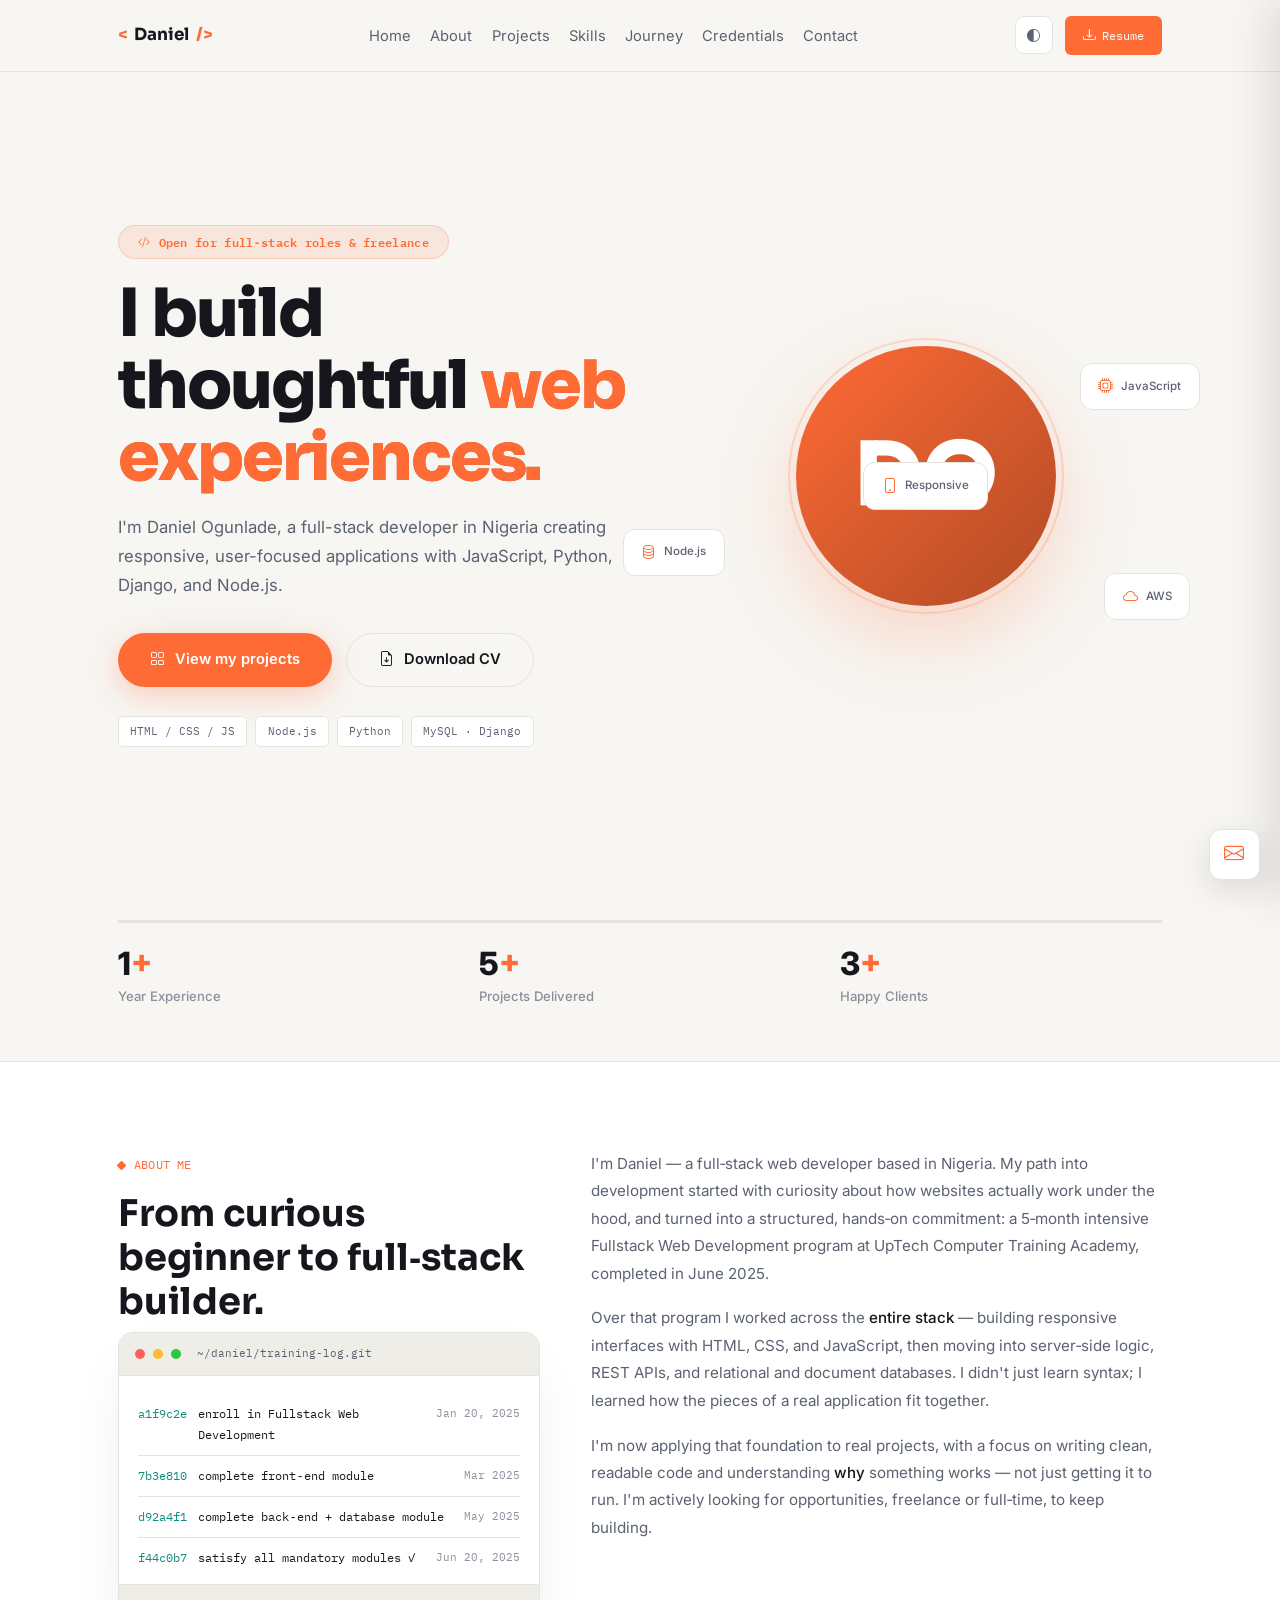
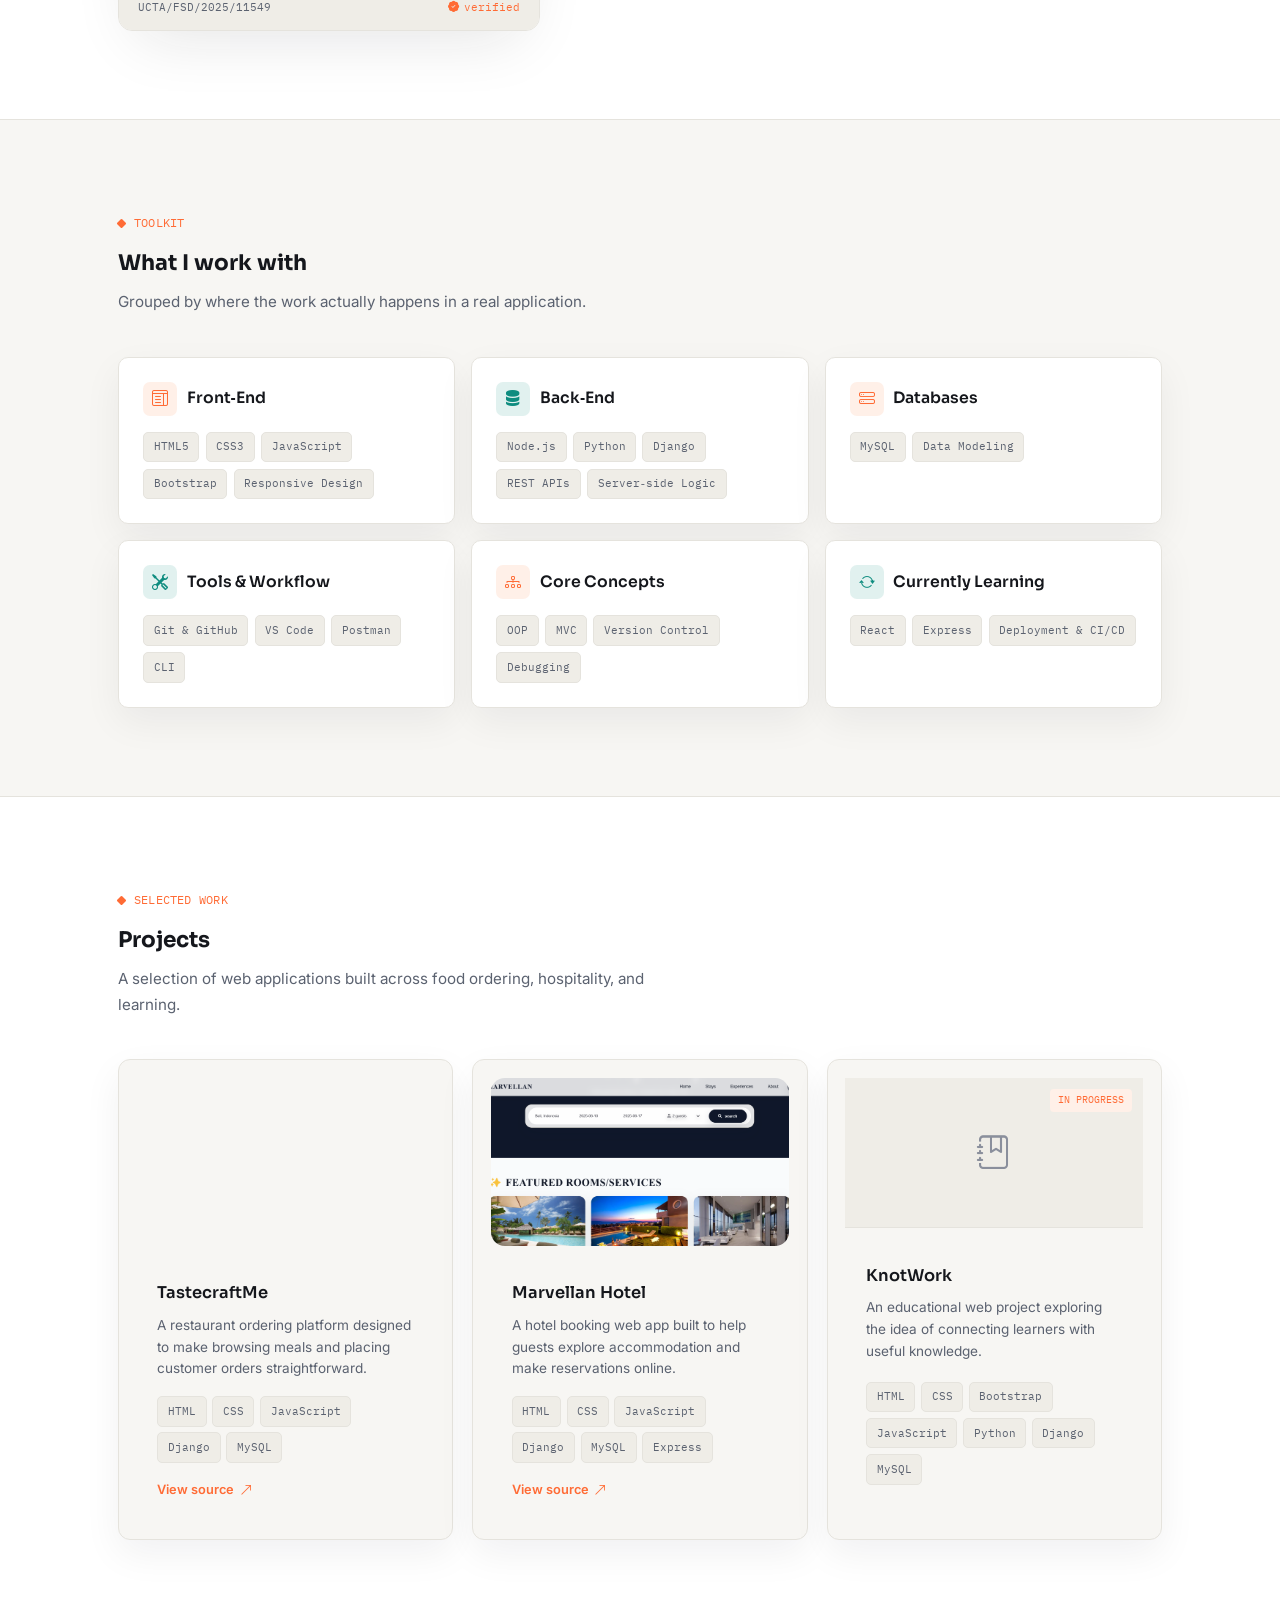
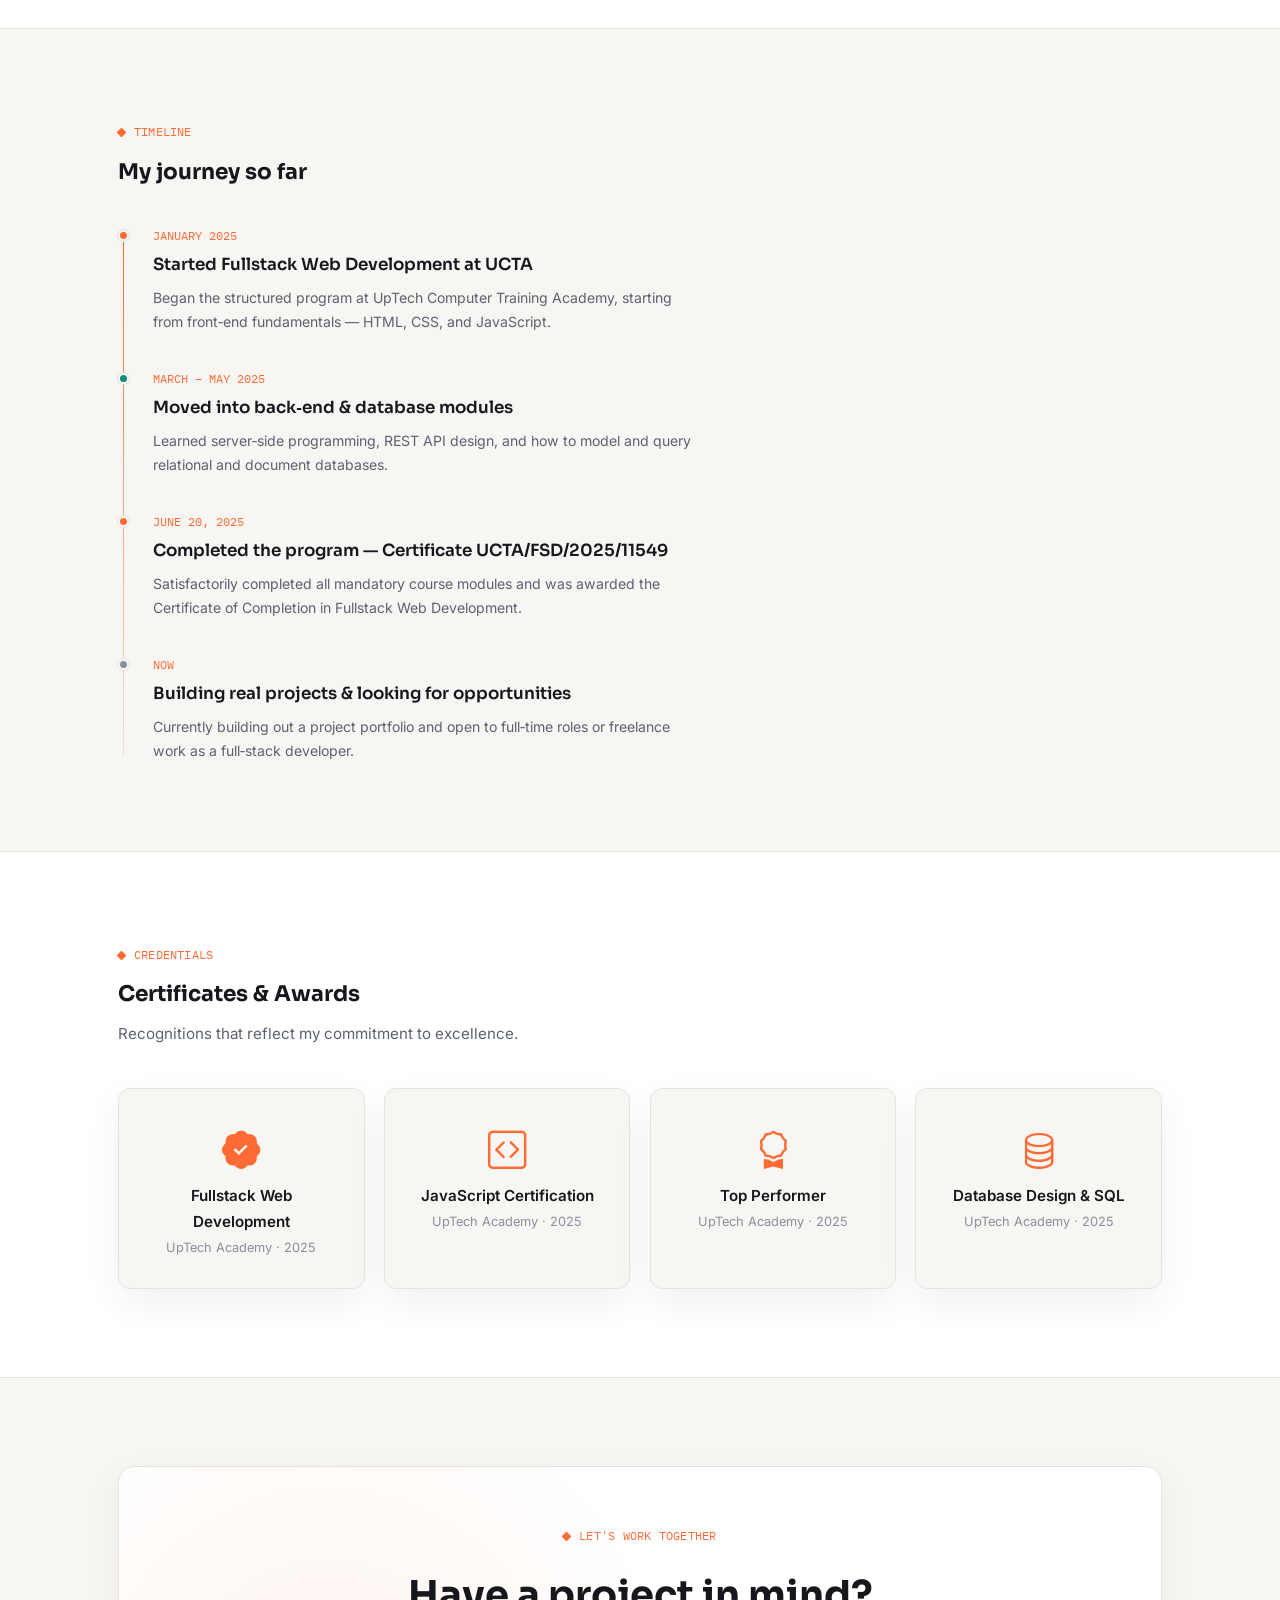
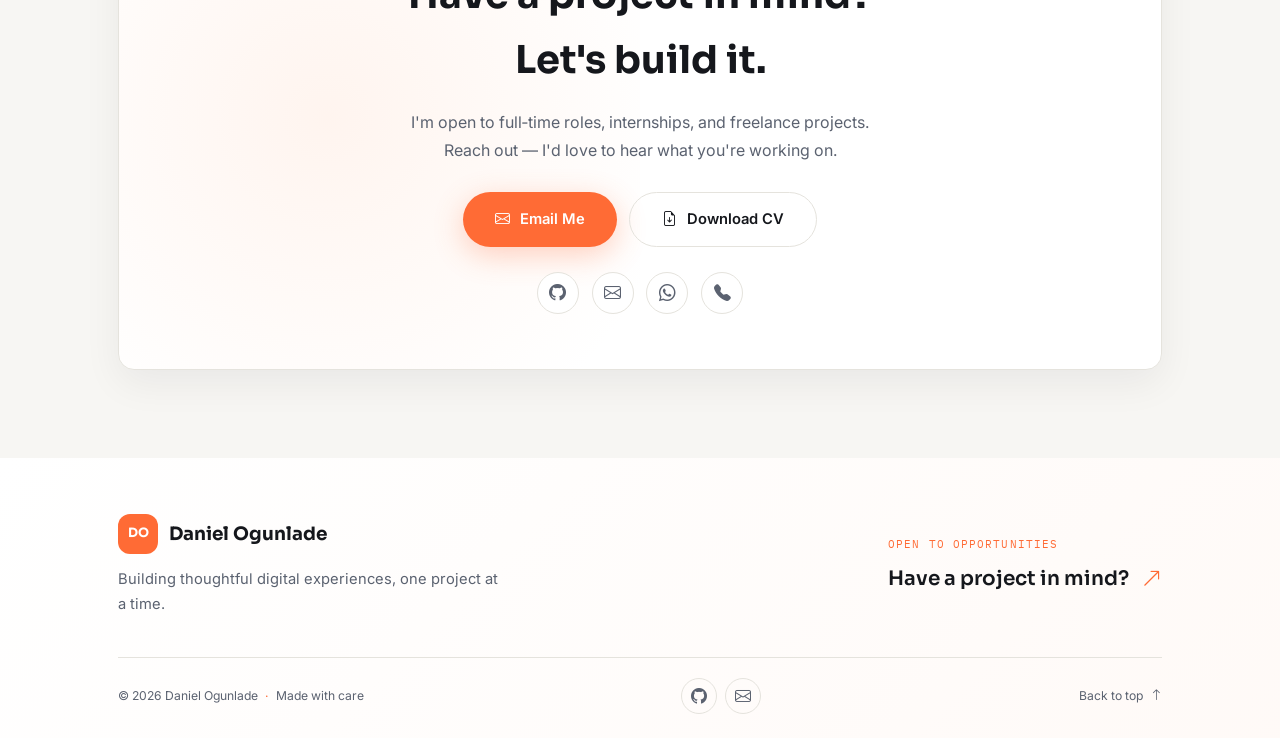
==== commit 2b264e88: "second commit" ====
--- a/index.html
+++ b/index.html
@@ -239,8 +239,8 @@
                         <div class="skill-card-title">Back‑End</div>
                     </div>
                     <div class="skill-tags">
-                        <span class="skill-tag">Node.js</span><span class="skill-tag">Python</span><span class="skill-tag">REST APIs</span>
-                        <span class="skill-tag">Server‑side Logic</span>
+                        <span class="skill-tag">Node.js</span><span class="skill-tag">Python</span><span class="skill-tag">Django</span>
+                        <span class="skill-tag">REST APIs</span><span class="skill-tag">Server‑side Logic</span>
                     </div>
                 </div>
                 <div class="skill-card reveal">
@@ -249,7 +249,7 @@
                         <div class="skill-card-title">Databases</div>
                     </div>
                     <div class="skill-tags">
-                        <span class="skill-tag">MySQL</span><span class="skill-tag">Django</span><span class="skill-tag">Data Modeling</span>
+                        <span class="skill-tag">MySQL</span><span class="skill-tag">Data Modeling</span>
                     </div>
                 </div>
                 <div class="skill-card reveal">
@@ -462,16 +462,26 @@
     <!-- ═══════════════════════ BOTTOM-RIGHT CONTROLS ═══════════════════════ -->
     <div class="br-bottom" aria-hidden="false">
         <div style="position:relative;">
-            <div id="contactPanel" class="br-contact-panel" role="dialog" aria-label="Contact form" aria-hidden="true">
-                <button class="br-close" id="brClose" aria-label="Close"><i class="bi bi-x-lg"></i></button>
+            <div id="contactPanel" class="br-contact-panel" role="dialog" aria-labelledby="brContactTitle" aria-hidden="true" inert>
+                <div class="br-panel-head">
+                    <div class="br-panel-icon"><i class="bi bi-chat-heart" aria-hidden="true"></i></div>
+                    <div class="br-panel-intro">
+                        <p class="br-panel-kicker">LET'S CONNECT</p>
+                        <h2 id="brContactTitle">How can I help?</h2>
+                        <p>Send me a note and I’ll get back to you soon.</p>
+                    </div>
+                    <button class="br-close" id="brClose" aria-label="Close contact form"><i class="bi bi-x-lg" aria-hidden="true"></i></button>
+                </div>
                 <form id="brContactForm">
-                    <input type="text" id="brName" name="name" placeholder="Your name" aria-label="Your name" autocomplete="name" required />
-                    <input type="email" id="brEmail" name="email" placeholder="Your email" aria-label="Your email" autocomplete="email" required />
-                    <textarea id="brMessage" name="message" placeholder="Message" aria-label="Message" required></textarea>
-                    <div style="display:flex;justify-content:flex-end;gap:8px;margin-top:6px;">
-                        <button type="submit" class="br-send">Send</button>
-                    </div>
+                    <label for="brName">Your name</label>
+                    <input type="text" id="brName" name="name" placeholder="e.g. Ada Lovelace" autocomplete="name" required />
+                    <label for="brEmail">Email address</label>
+                    <input type="email" id="brEmail" name="email" placeholder="you@example.com" autocomplete="email" required />
+                    <label for="brMessage">What would you like to talk about?</label>
+                    <textarea id="brMessage" name="message" placeholder="Tell me a little about your project..." required></textarea>
+                    <button type="submit" class="br-send">Send your message <i class="bi bi-arrow-right" aria-hidden="true"></i></button>
                 </form>
+                <a class="br-direct-email" href="mailto:ogunladedaniel12@gmail.com"><i class="bi bi-envelope" aria-hidden="true"></i> Prefer email? Write to me directly</a>
             </div>
             <button id="contactToggleBtn" class="br-btn" aria-label="Open contact form" aria-controls="contactPanel" aria-expanded="false" title="Contact">
                 <i class="bi bi-envelope"></i>
--- a/assets/css/style.css
+++ b/assets/css/style.css
@@ -1253,6 +1253,7 @@
             display: block;
             object-fit: cover;
             width: 100%;
+            height: auto;
             aspect-ratio: 16 / 9;
             transition: transform 0.3s ease;
         }
@@ -1884,75 +1885,196 @@
     
         /* contact panel */
         .br-contact-panel {
+            display: none;
             position: absolute;
-            right: 70px;
-            bottom: 0;
-            width: 340px;
-            max-width: calc(100vw - 100px);
+            right: 0;
+            bottom: calc(100% + 14px);
+            width: min(380px, calc(100vw - 32px));
+            max-height: min(620px, calc(100dvh - 100px));
+            overflow-y: auto;
             background: var(--surface);
             border: 1px solid var(--border);
-            border-radius: 12px;
-            padding: 12px;
-            box-shadow: 0 20px 60px var(--shadow-md);
-            transform: translateY(12px) scale(0.98);
-            opacity: 0;
-            visibility: hidden;
-            transition: transform 0.16s ease, opacity 0.14s ease, visibility 0.16s;
+            border-radius: 20px;
+            padding: 1.35rem;
+            box-shadow: 0 24px 70px var(--shadow-md);
         }
     
         .br-contact-panel.open {
-            transform: translateY(0) scale(1);
-            opacity: 1;
-            visibility: visible;
+            display: block;
+        }
+
+        .br-panel-head {
+            display: flex;
+            align-items: flex-start;
+            gap: 0.9rem;
+            padding: 0.15rem 2.5rem 1.2rem 0;
+        }
+
+        .br-panel-icon {
+            display: grid;
+            width: 2.8rem;
+            height: 2.8rem;
+            flex: 0 0 2.8rem;
+            place-items: center;
+            border-radius: 1rem;
+            background: var(--orange-soft);
+            color: var(--orange);
+            font-size: 1.2rem;
+        }
+
+        .br-panel-intro {
+            min-width: 0;
+        }
+
+        .br-panel-kicker {
+            margin-bottom: 0.15rem;
+            color: var(--orange);
+            font-family: 'IBM Plex Mono', monospace;
+            font-size: 0.65rem;
+            font-weight: 600;
+            letter-spacing: 0.1em;
+        }
+
+        .br-panel-intro h2 {
+            color: var(--ink);
+            font-family: 'Sora', sans-serif;
+            font-size: 1.2rem;
+            font-weight: 700;
+            line-height: 1.35;
+        }
+
+        .br-panel-intro > p:last-child {
+            margin-top: 0.3rem;
+            color: var(--muted);
+            font-size: 0.82rem;
+            line-height: 1.5;
         }
     
         .br-contact-panel form {
             display: flex;
             flex-direction: column;
-            gap: 8px;
+            gap: 0.45rem;
+        }
+
+        .br-contact-panel label {
+            margin-top: 0.35rem;
+            color: var(--ink);
+            font-size: 0.75rem;
+            font-weight: 600;
         }
     
         .br-contact-panel input,
         .br-contact-panel textarea {
             width: 100%;
-            padding: 8px 10px;
+            padding: 0.75rem 0.85rem;
             border: 1px solid var(--border);
-            border-radius: 8px;
+            border-radius: 0.75rem;
             background: var(--bg);
             color: var(--ink);
             font-family: inherit;
+            font-size: 0.85rem;
+            transition: border-color 0.18s ease, box-shadow 0.18s ease;
+        }
+
+        .br-contact-panel input::placeholder,
+        .br-contact-panel textarea::placeholder {
+            color: var(--muted-2);
+        }
+
+        .br-contact-panel input:focus,
+        .br-contact-panel textarea:focus {
+            border-color: var(--orange);
+            outline: none;
+            box-shadow: 0 0 0 3px color-mix(in srgb, var(--orange) 16%, transparent);
         }
     
         .br-contact-panel textarea {
-            min-height: 84px;
-            resize: vertical
-        }
-    
-        .br-contact-row {
-            display: flex;
-            gap: 8px
+            min-height: 104px;
+            resize: vertical;
         }
     
         .br-send {
+            display: flex;
+            align-items: center;
+            justify-content: center;
+            gap: 0.6rem;
+            width: 100%;
+            margin-top: 0.55rem;
+            padding: 0.85rem 1rem;
+            border: 0;
+            border-radius: 0.8rem;
             background: var(--orange);
             color: #fff;
-            border: none;
-            padding: 8px 12px;
-            border-radius: 8px;
-            cursor: pointer
+            font: inherit;
+            font-size: 0.88rem;
+            font-weight: 600;
+            cursor: pointer;
+            box-shadow: 0 8px 22px color-mix(in srgb, var(--orange) 24%, transparent);
+            transition: background 0.18s ease, transform 0.18s ease, box-shadow 0.18s ease;
+        }
+    
+        .br-send:hover {
+            background: var(--orange-2);
+            transform: translateY(-1px);
+            box-shadow: 0 10px 26px color-mix(in srgb, var(--orange) 30%, transparent);
+        }
+
+        .br-direct-email {
+            display: flex;
+            align-items: center;
+            justify-content: center;
+            gap: 0.4rem;
+            margin-top: 1rem;
+            color: var(--muted);
+            font-size: 0.72rem;
+            text-align: center;
+            overflow-wrap: anywhere;
+        }
+
+        .br-direct-email i {
+            color: var(--orange);
         }
     
         .br-close {
             position: absolute;
-            top: 8px;
-            right: 8px;
-            bottom: 8px;
-            background: none;
+            top: 1rem;
+            right: 1rem;
+            display: grid;
+            width: 2.25rem;
+            height: 2.25rem;
+            place-items: center;
+            background: var(--bg);
             border: 1px solid var(--border);
-            border-radius: 8px;
-            color: var(--ink);
-            padding: 6px;
-            cursor: pointer
+            border-radius: 50%;
+            color: var(--muted);
+            cursor: pointer;
+            transition: color 0.18s ease, border-color 0.18s ease, background 0.18s ease;
+        }
+
+        .br-close:hover {
+            border-color: var(--orange);
+            background: var(--orange-soft);
+            color: var(--orange);
+        }
+
+        @media (max-width: 480px) {
+            .br-contact-panel {
+                right: -0.25rem;
+                width: min(380px, calc(100vw - 24px));
+                max-height: calc(100dvh - 92px);
+                padding: 1.1rem;
+                border-radius: 18px;
+            }
+
+            .br-panel-head {
+                gap: 0.7rem;
+                padding-right: 2.3rem;
+            }
+
+            .br-close {
+                top: 0.8rem;
+                right: 0.8rem;
+            }
         }
     
         /* back-to-top progress fill */
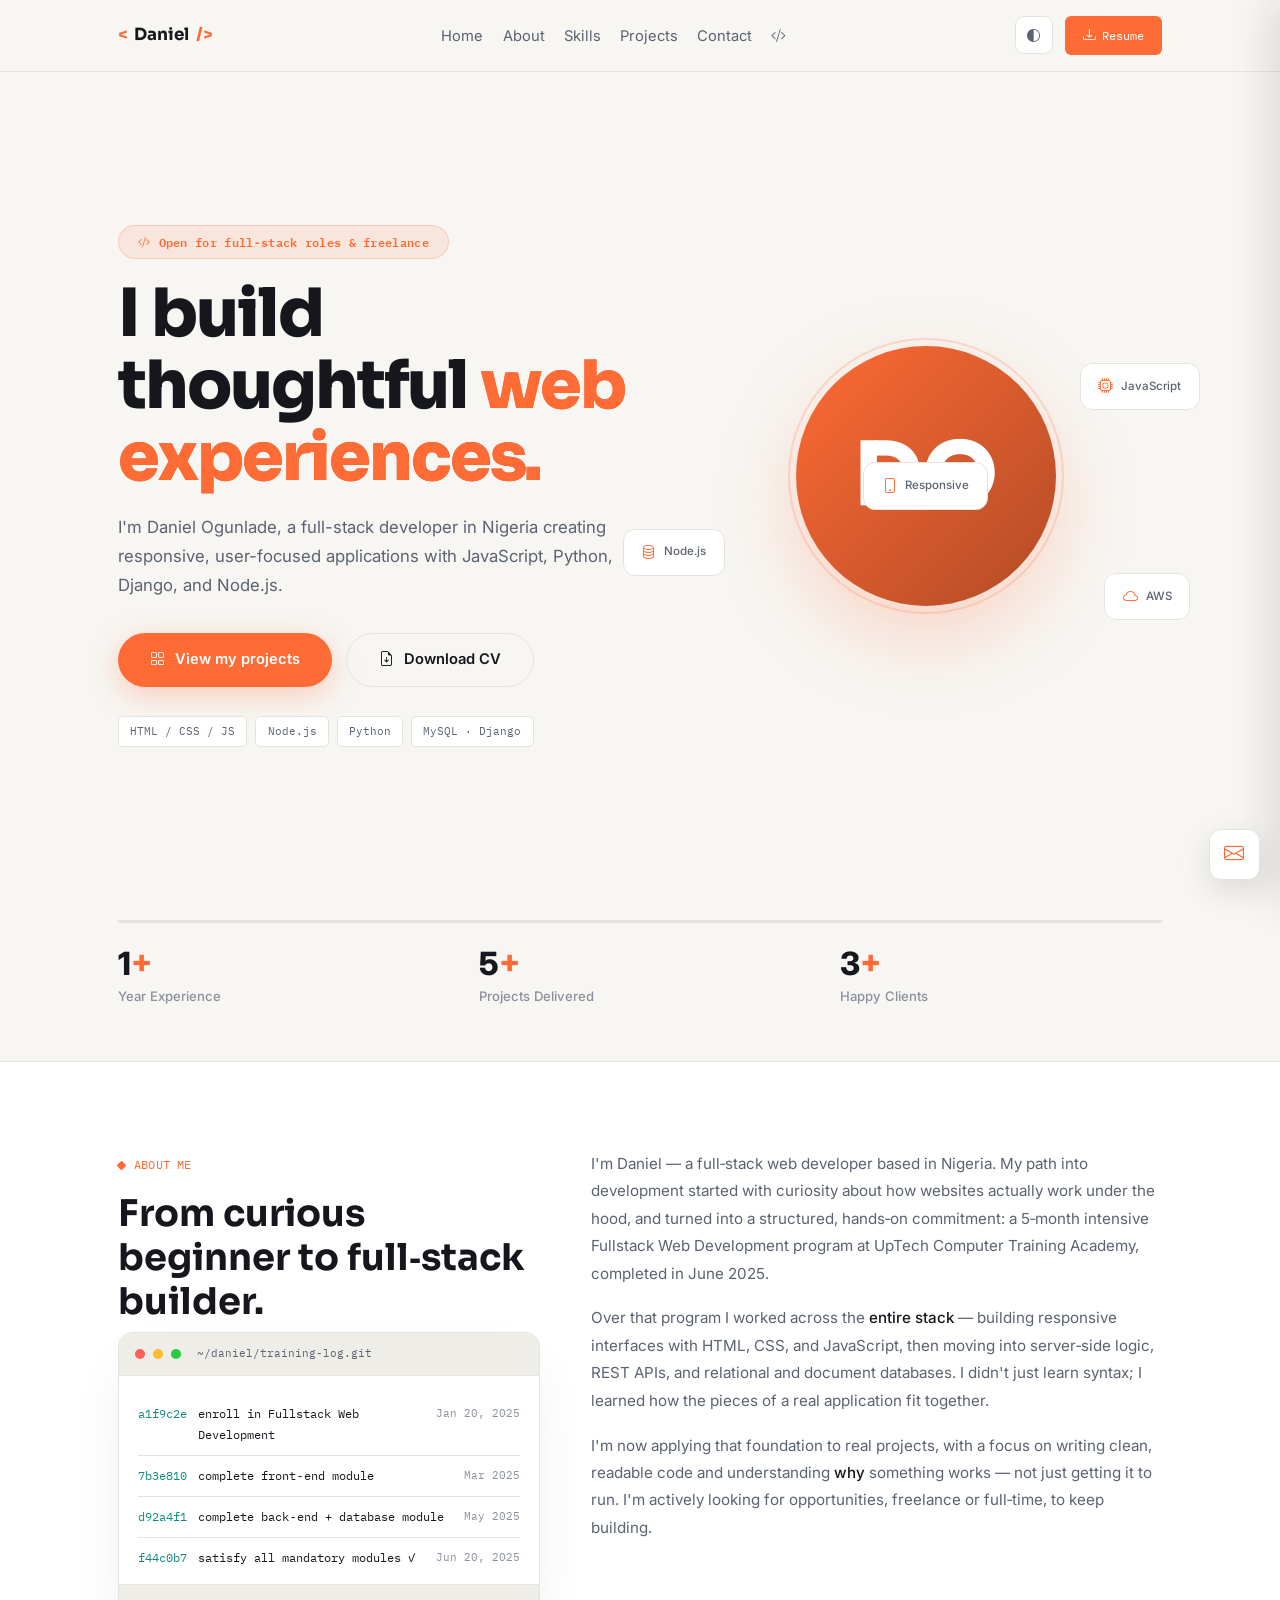
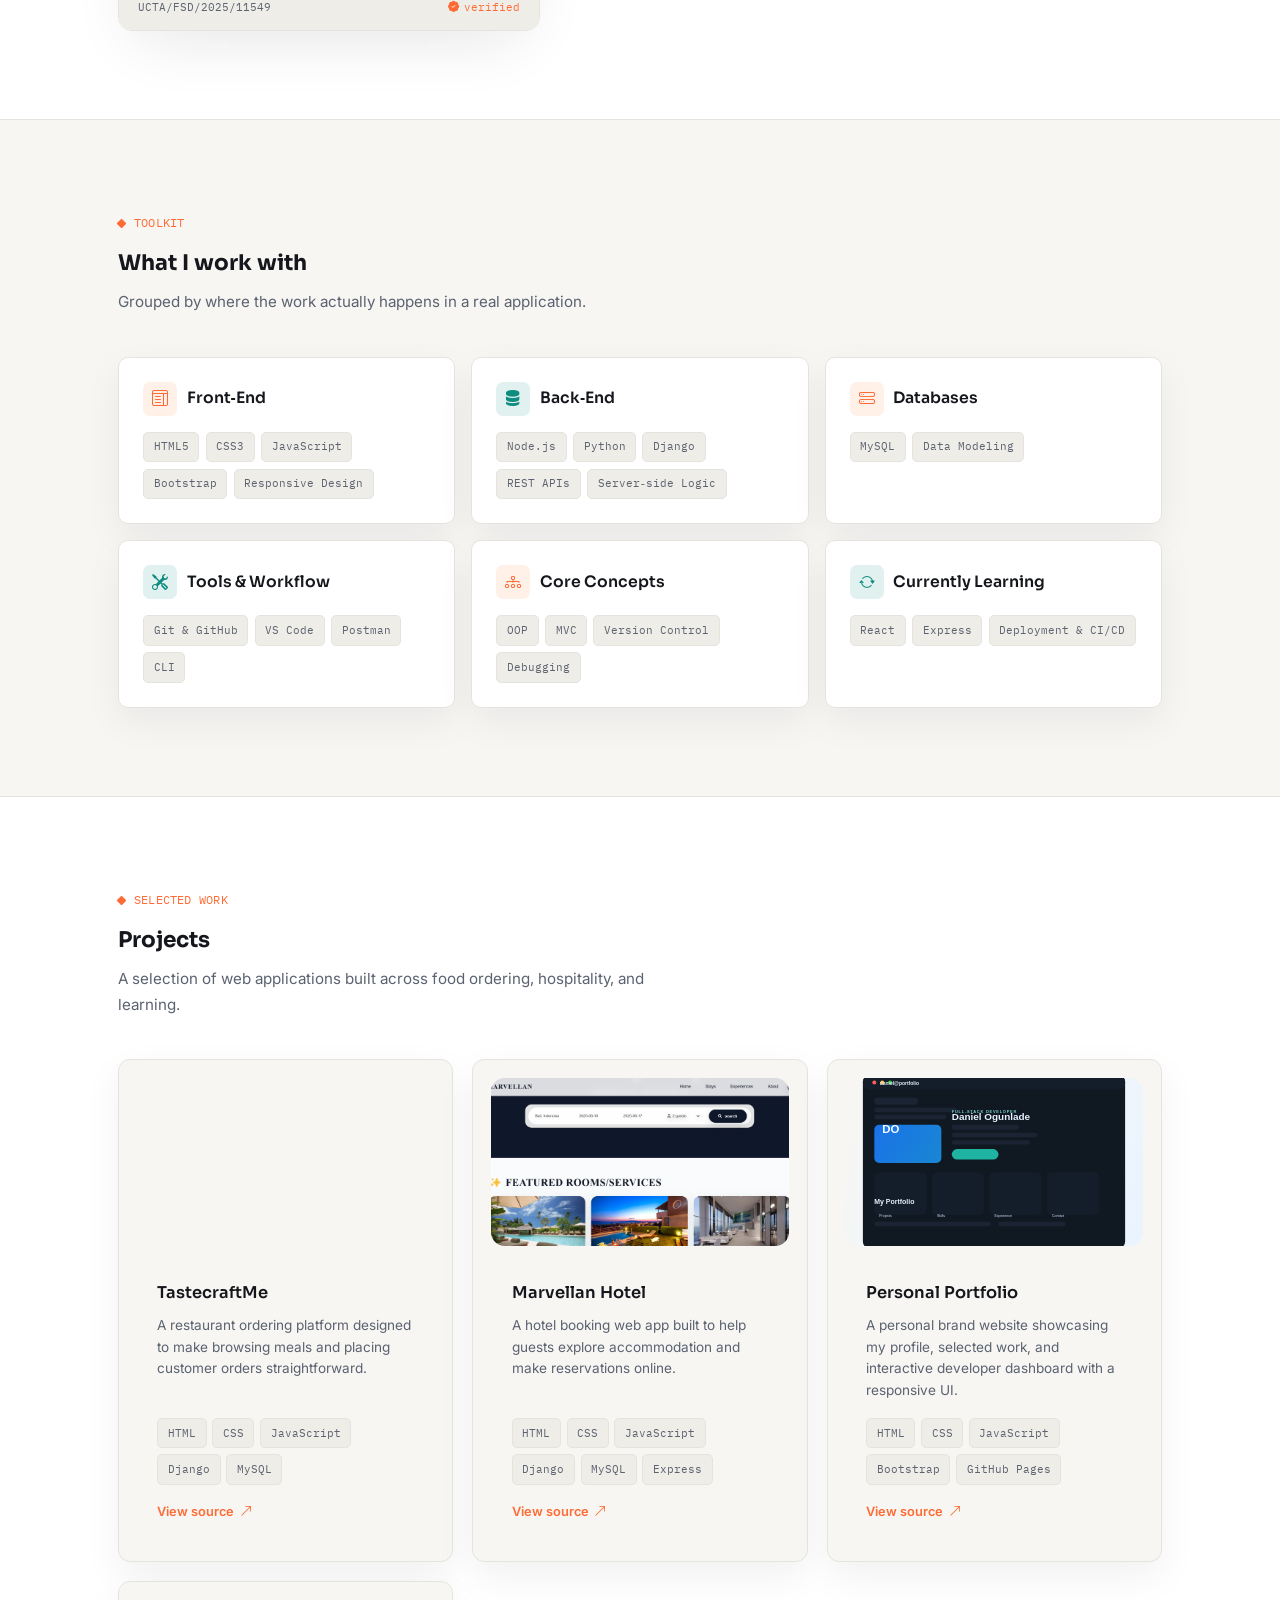
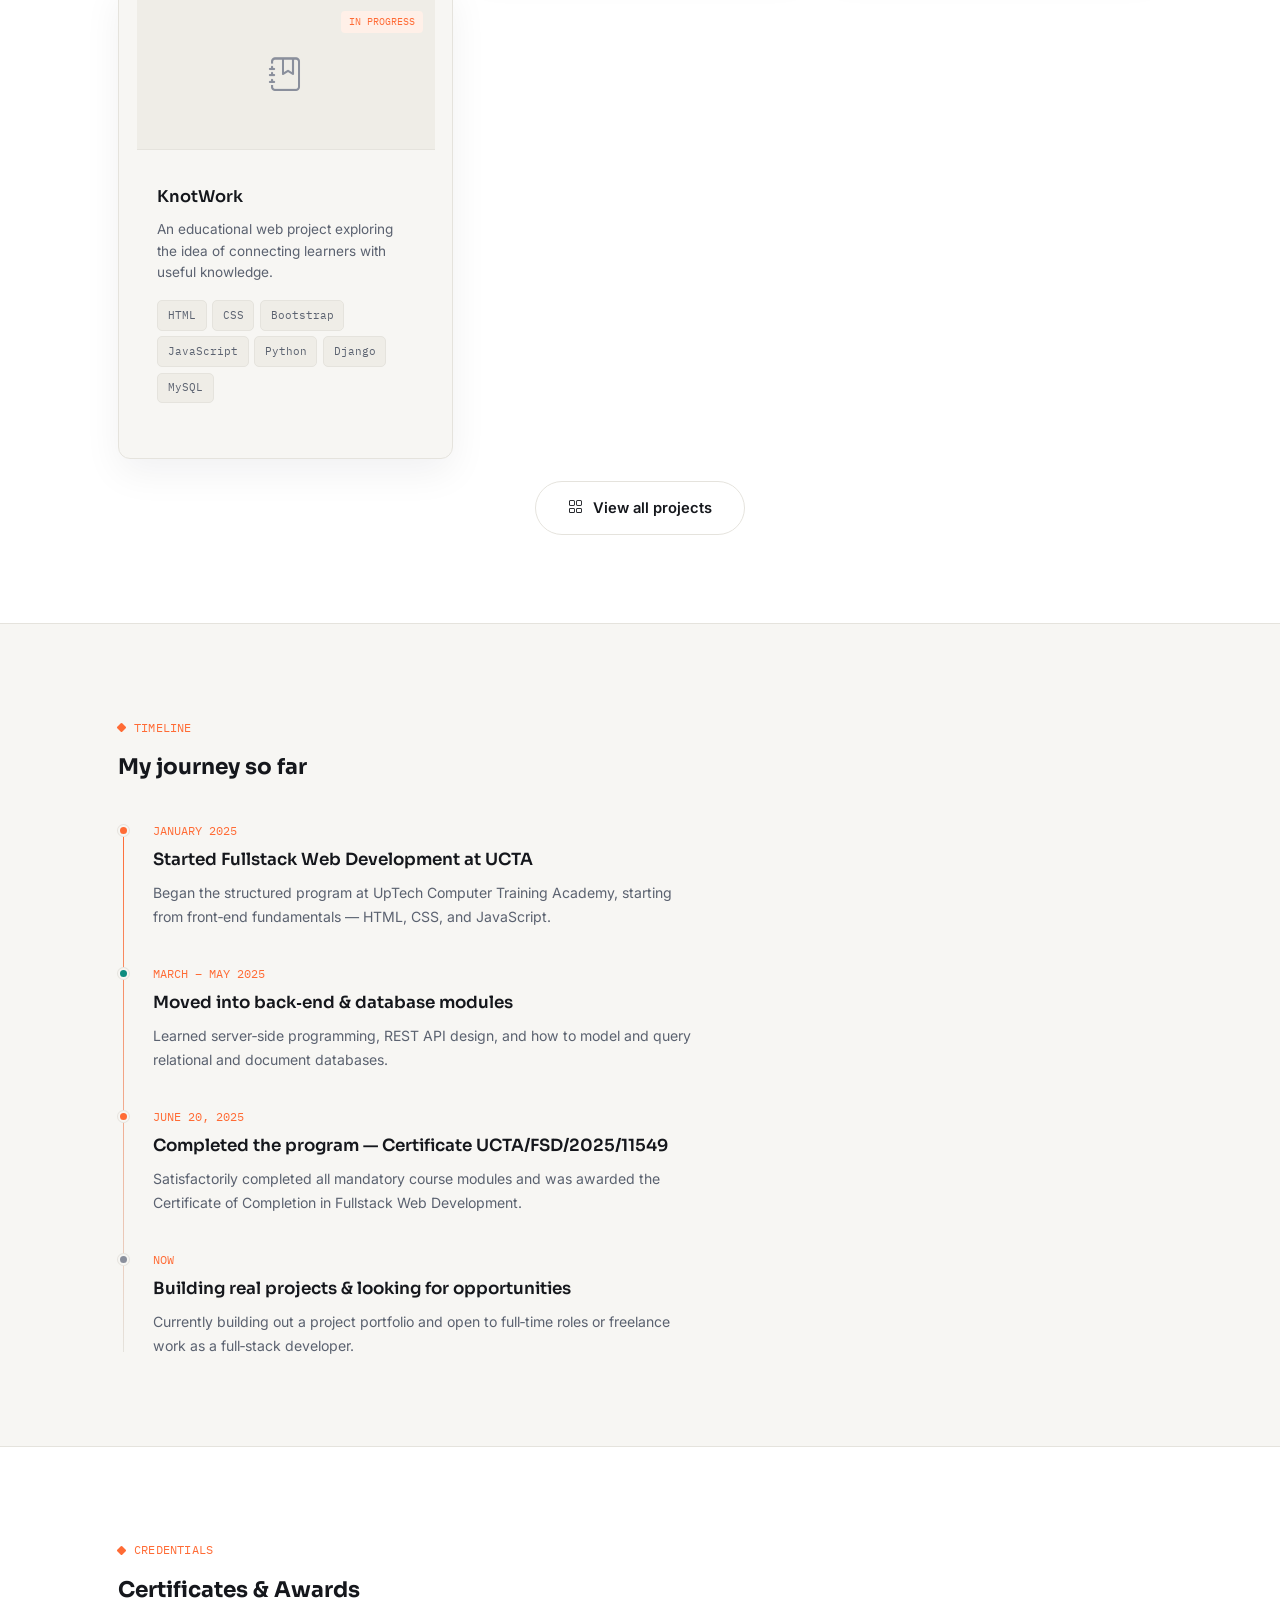
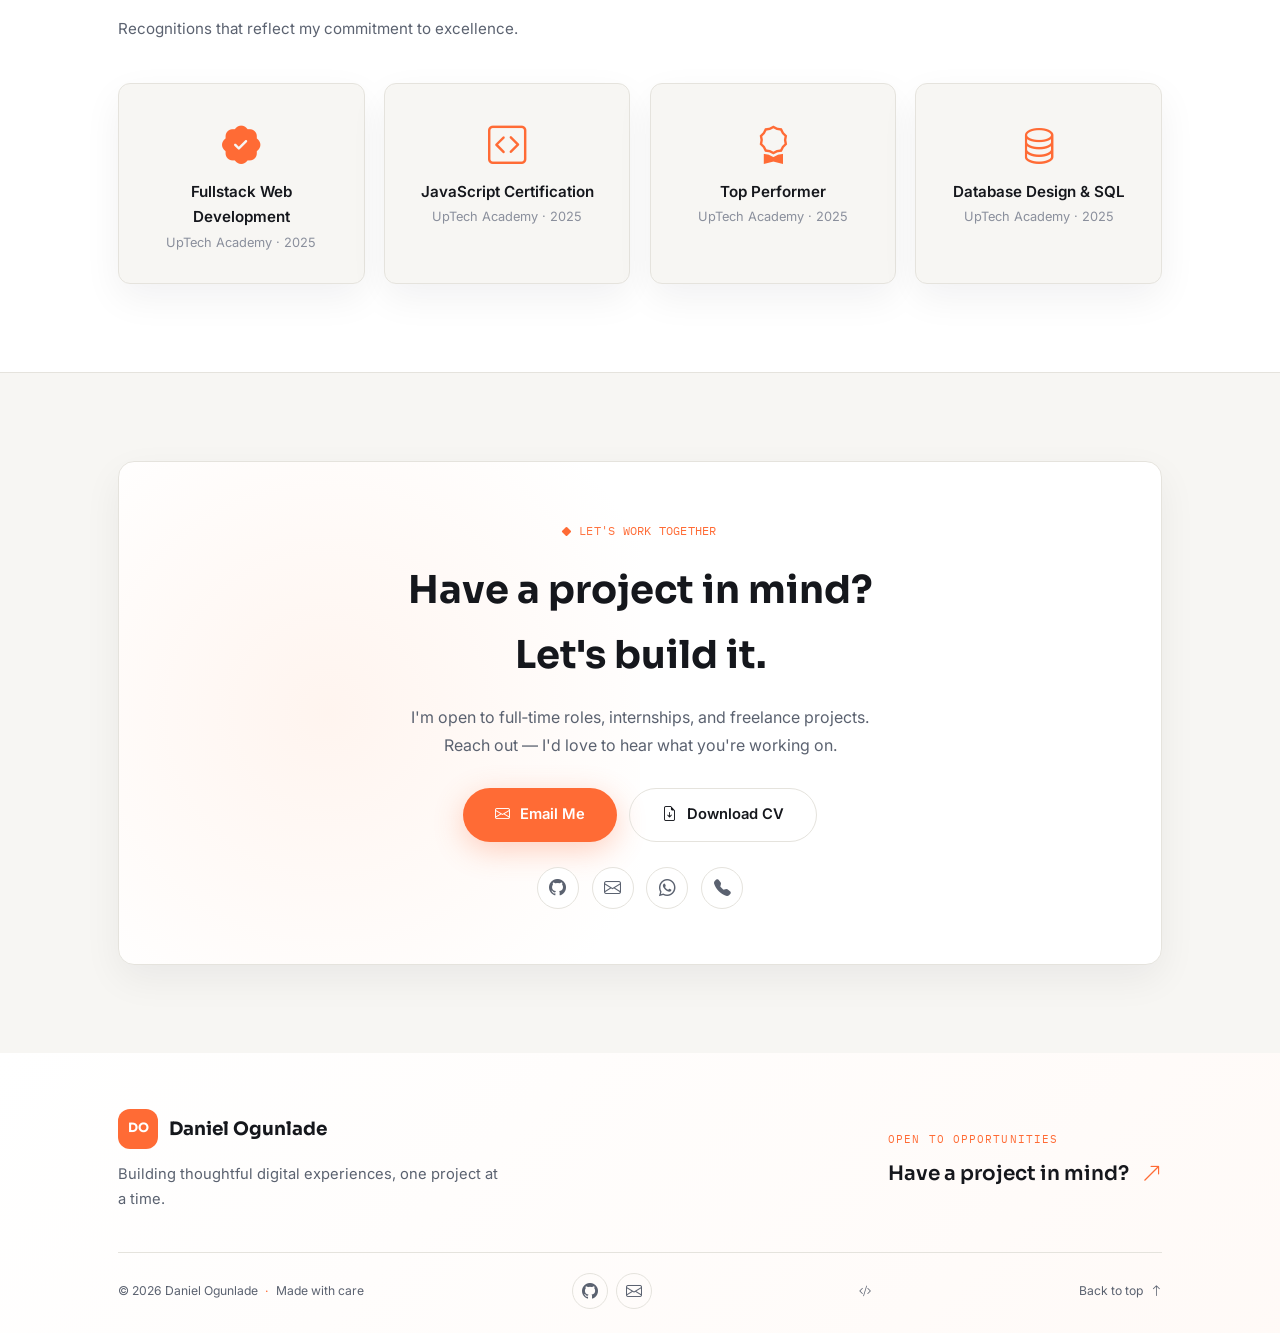
==== commit 907515b0: "first commit" ====
--- a/index.html
+++ b/index.html
@@ -43,11 +43,10 @@
             <ul class="nav-links">
                 <li><a href="#hero">Home</a></li>
                 <li><a href="about.html">About</a></li>
-                <li><a href="#projects">Projects</a></li>
                 <li><a href="#skills">Skills</a></li>
-                <li><a href="#journey">Journey</a></li>
-                <li><a href="#credentials">Credentials</a></li>
+                <li><a href="projects.html">Projects</a></li>
                 <li><a href="#contact">Contact</a></li>
+                <li><a href="dev_dashboard.html" aria-label="Developer dashboard" title="Developer dashboard"><i class="bi bi-code-slash" aria-hidden="true"></i></a></li>
             </ul>
             <div class="nav-right">
                 <div style="position:relative;">
@@ -77,10 +76,9 @@
             <li><a href="#hero">Home</a></li>
             <li><a href="about.html">About</a></li>
             <li><a href="#skills">Skills</a></li>
-            <li><a href="#projects">Projects</a></li>
-            <li><a href="#journey">Journey</a></li>
-            <li><a href="#credentials">Credentials</a></li>
+            <li><a href="projects.html">Projects</a></li>
             <li><a href="#contact">Contact</a></li>
+            <li><a href="dev_dashboard.html" aria-label="Developer dashboard" title="Developer dashboard"><i class="bi bi-code-slash" aria-hidden="true"></i></a></li>
         </ul>
         <div class="mobile-nav-footer">
             <a href="Daniel_Ogunlade_CV.pdf" download class="nav-cta" style="justify-content:center;"><i class="bi bi-download"></i> Download Resume</a>
@@ -107,7 +105,7 @@
                     </p>
 
                     <div class="hero-actions">
-                        <a href="#projects" class="btn-primary"><i class="bi bi-grid"></i> View my projects</a>
+                        <a href="projects.html" class="btn-primary"><i class="bi bi-grid"></i> View my projects</a>
                         <a href="Daniel_Ogunlade_CV.pdf" download class="btn-secondary"><i class="bi bi-file-earmark-arrow-down"></i> Download CV</a>
                     </div>
 
@@ -325,6 +323,21 @@
                 </div>
 
                 <div class="project-card reveal">
+                    <img src="assets/images/project/personal_portfolio_img.svg" alt="Personal portfolio website" loading="lazy" decoding="async">
+                    <div class="project-body">
+                        <h3 class="project-title">Personal Portfolio</h3>
+                        <p class="project-desc">A personal brand website showcasing my profile, selected work, and interactive developer dashboard with a responsive UI.</p>
+                        <div class="project-stack">
+                            <span class="skill-tag">HTML</span><span class="skill-tag">CSS</span><span class="skill-tag">JavaScript</span>
+                            <span class="skill-tag">Bootstrap</span><span class="skill-tag">GitHub Pages</span>
+                        </div>
+                        <div class="project-links">
+                            <a href="https://github.com/Ogunlade-Daniel/Personal-Portfolio" target="_blank" rel="noopener noreferrer" class="project-link">View source <i class="bi bi-arrow-up-right" aria-hidden="true"></i></a>
+                        </div>
+                    </div>
+                </div>
+
+                <div class="project-card reveal">
                     <div class="project-thumb" role="img" aria-label="KnotWork project preview">
                         <i class="bi bi-journal-bookmark" aria-hidden="true"></i>
                         <span class="placeholder-badge">IN PROGRESS</span>
@@ -338,6 +351,9 @@
                     </div>
                 </div>
 
+            </div>
+            <div class="hero-actions" style="justify-content:center;">
+                <a href="projects.html" class="btn-secondary"><i class="bi bi-grid" aria-hidden="true"></i> View all projects</a>
             </div>
         </div>
     </section>
@@ -454,6 +470,7 @@
                     <a href="https://github.com/Ogunlade-Daniel" target="_blank" rel="noopener noreferrer" aria-label="GitHub"><i class="bi bi-github" aria-hidden="true"></i></a>
                     <a href="mailto:ogunladedaniel12@gmail.com" aria-label="Email"><i class="bi bi-envelope" aria-hidden="true"></i></a>
                 </div>
+                <a href="dev_dashboard.html" class="footer-top" aria-label="Developer dashboard" title="Developer dashboard"><i class="bi bi-code-slash" aria-hidden="true"></i></a>
                 <a href="#hero" class="footer-top">Back to top <i class="bi bi-arrow-up" aria-hidden="true"></i></a>
             </div>
         </div>
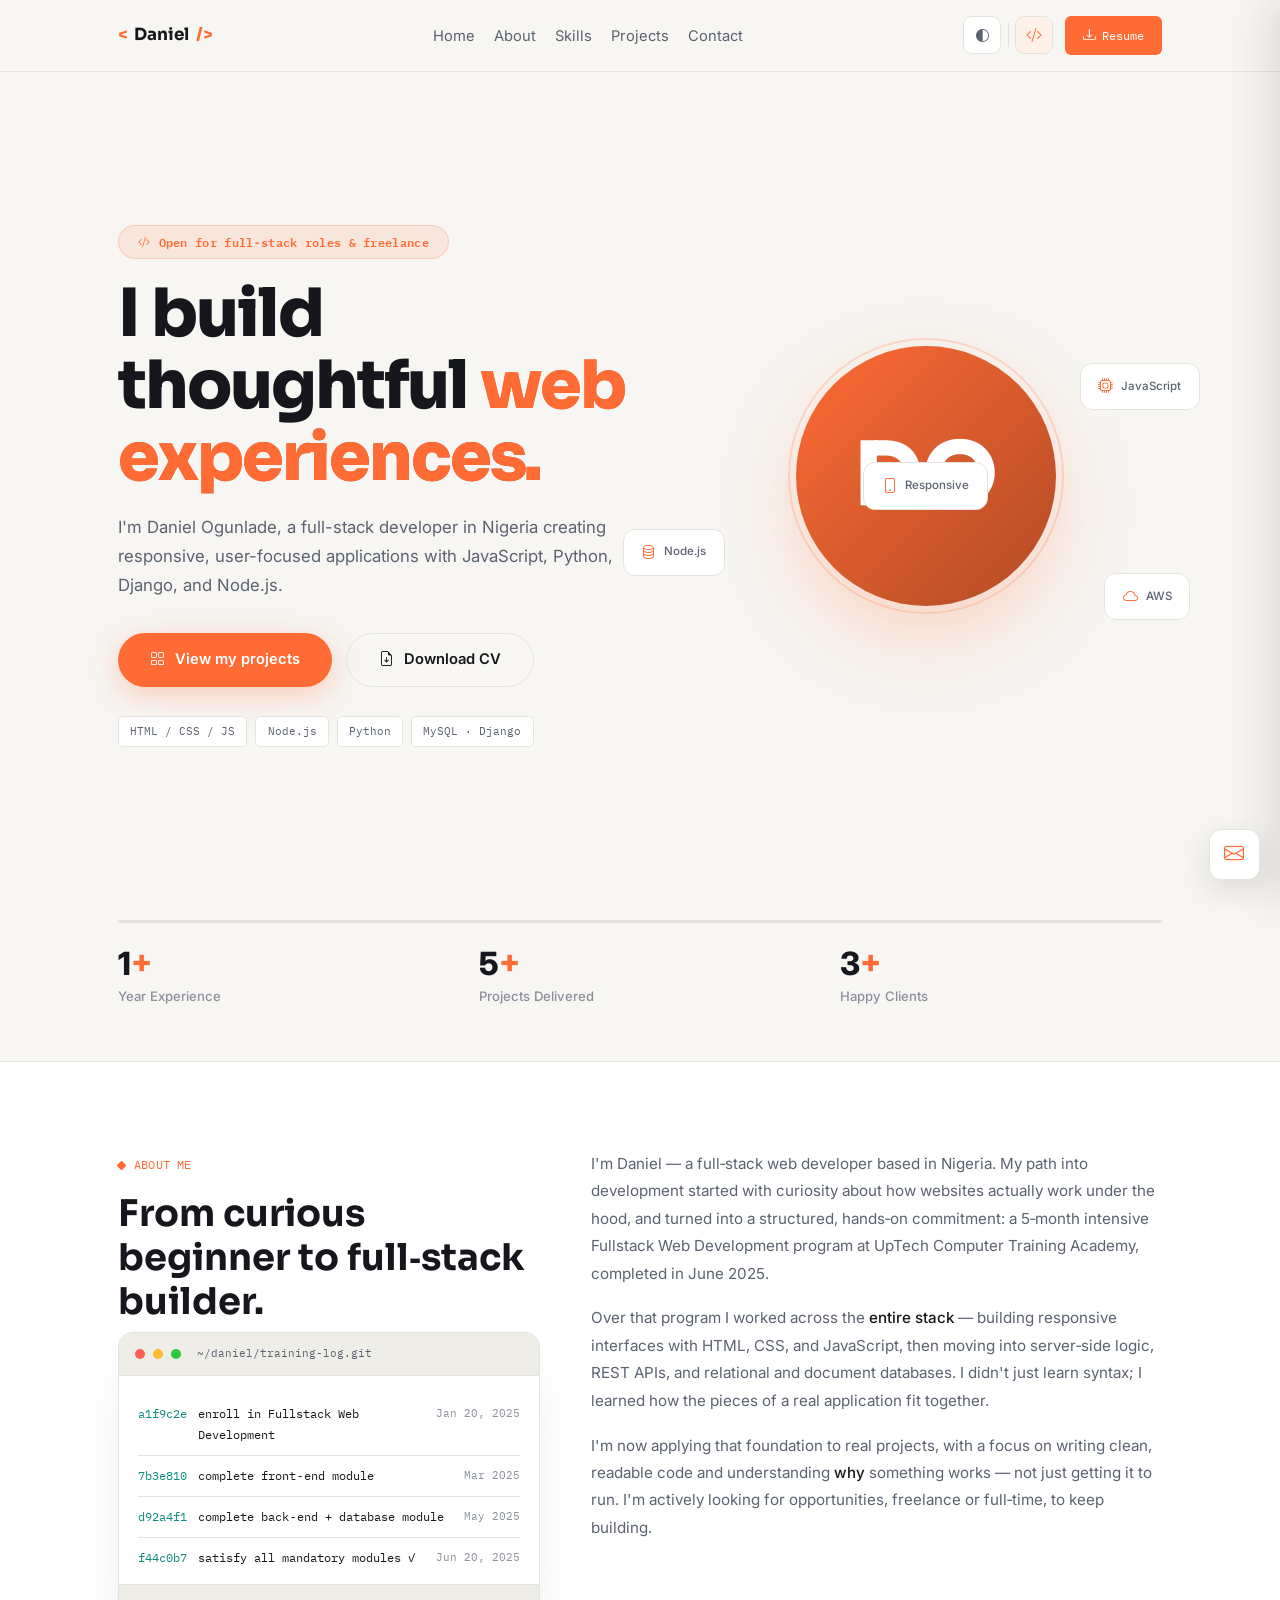
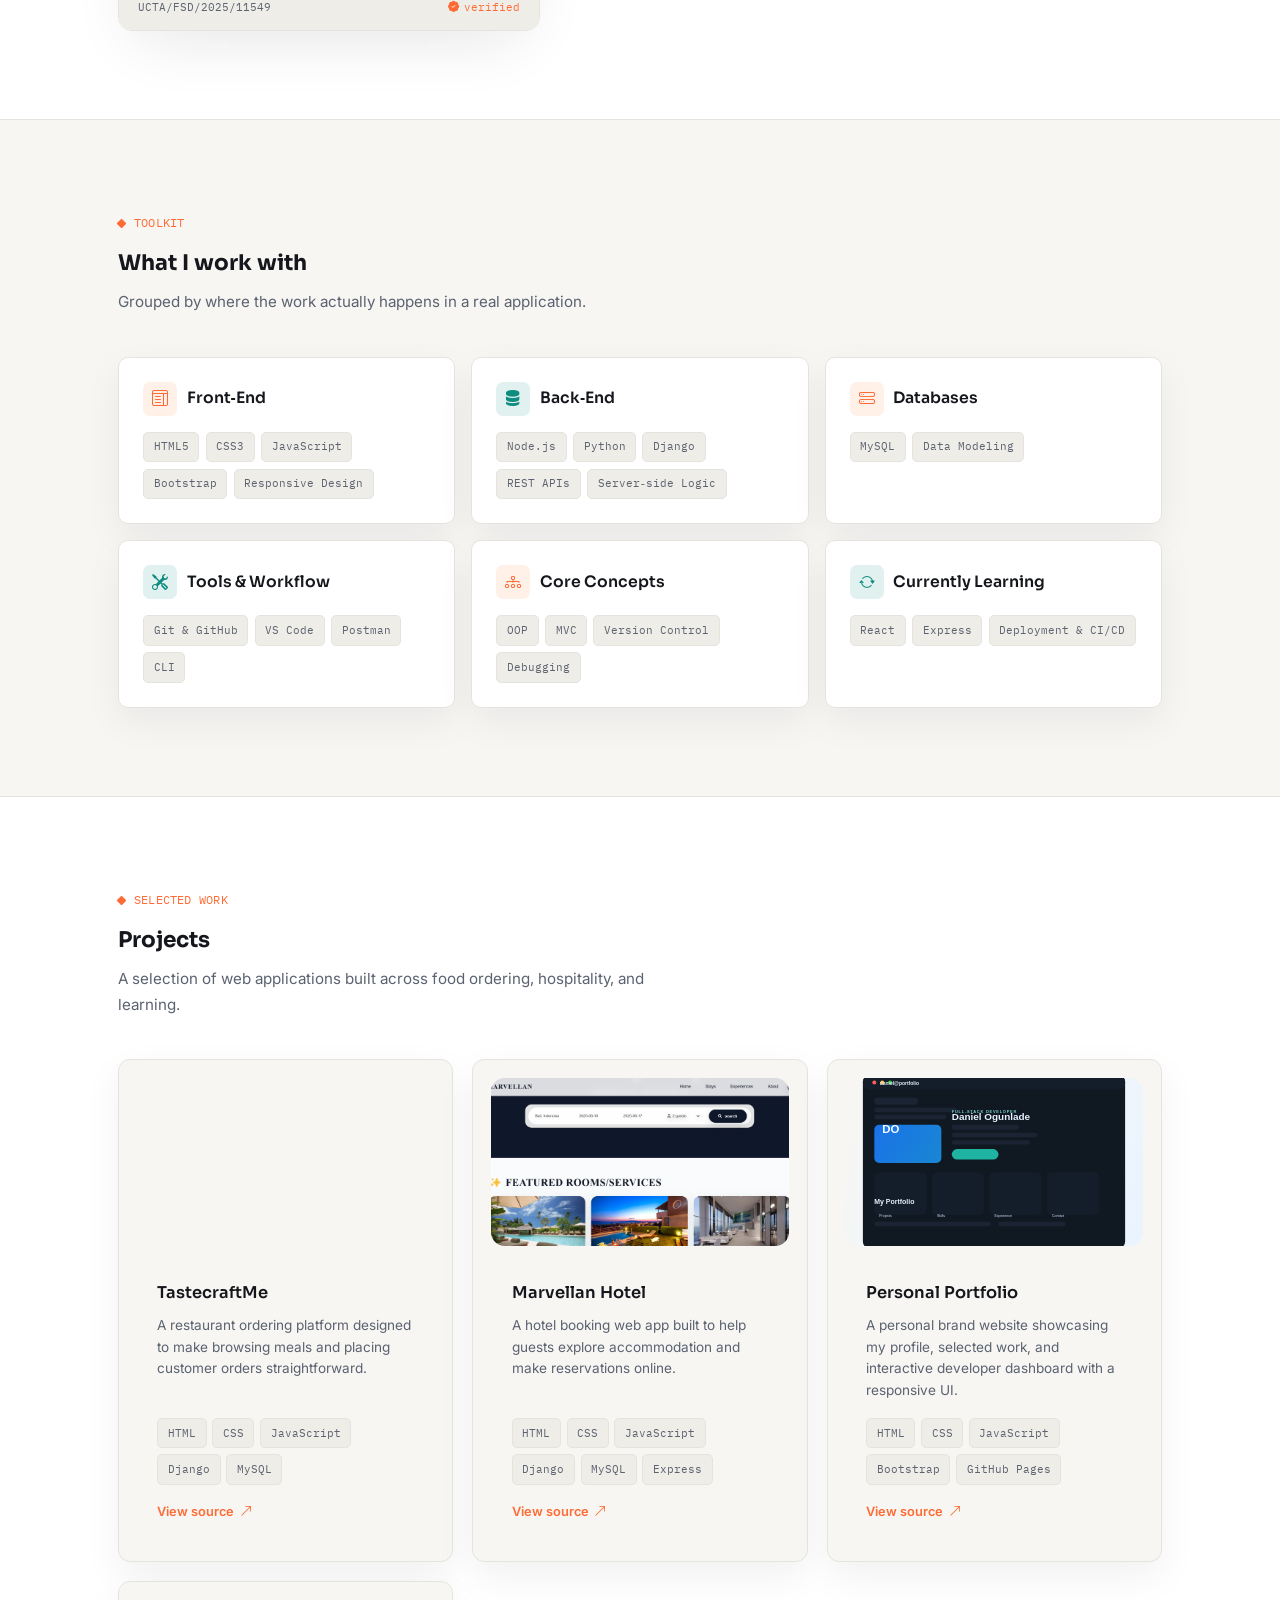
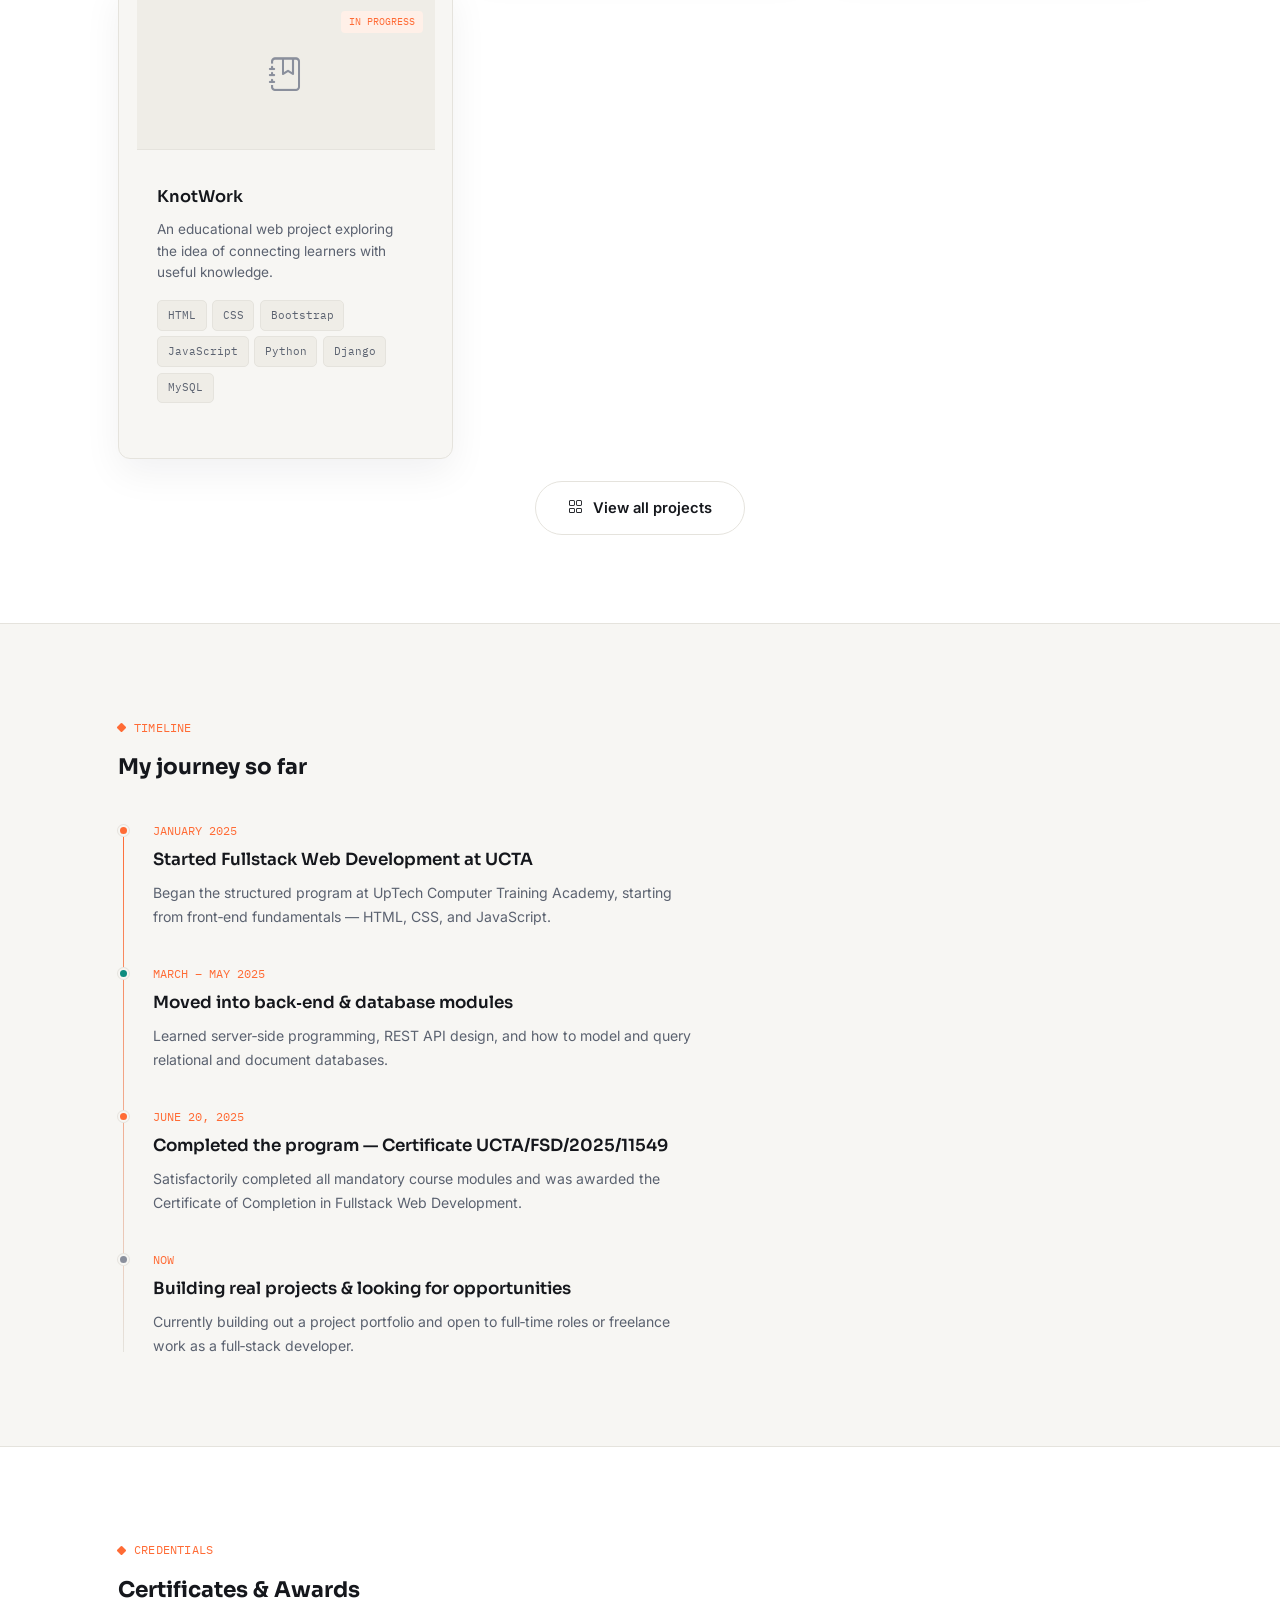
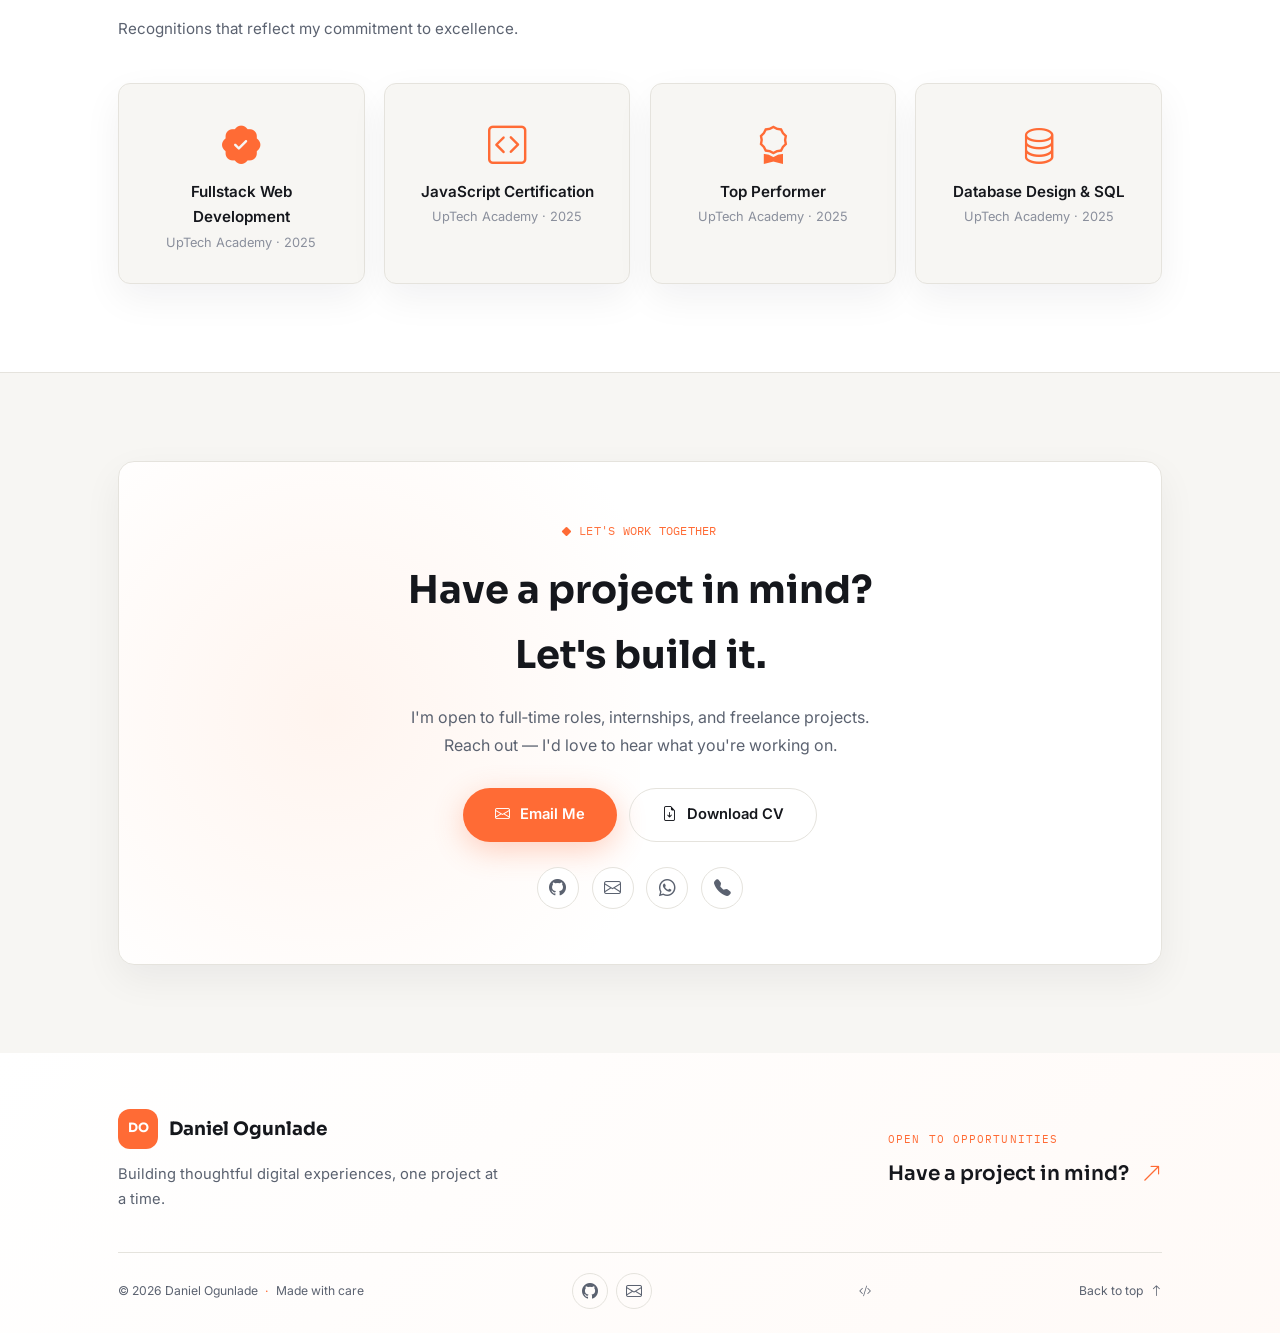
==== commit f0550cac: "first commit" ====
--- a/index.html
+++ b/index.html
@@ -39,26 +39,26 @@
     <!-- ═══════════════════════ NAV ═══════════════════════ -->
     <nav id="mainNav" aria-label="Main navigation">
         <div class="wrap">
-            <a href="#hero" class="nav-logo"><span class="bracket">&lt;</span>Daniel<span class="bracket">/&gt;</span></a>
+            <a href="index.html#hero" class="nav-logo"><span class="bracket">&lt;</span>Daniel<span class="bracket">/&gt;</span></a>
             <ul class="nav-links">
                 <li><a href="#hero">Home</a></li>
                 <li><a href="about.html">About</a></li>
                 <li><a href="#skills">Skills</a></li>
                 <li><a href="projects.html">Projects</a></li>
                 <li><a href="#contact">Contact</a></li>
-                <li><a href="dev_dashboard.html" aria-label="Developer dashboard" title="Developer dashboard"><i class="bi bi-code-slash" aria-hidden="true"></i></a></li>
             </ul>
             <div class="nav-right">
                 <div style="position:relative;">
                     <button class="theme-toggle" id="themeBtn" aria-label="Theme settings" aria-controls="themeDropdown" aria-expanded="false">
-                        <i class="bi bi-circle-half" id="themeIcon"></i>
+                        <i class="bi bi-circle-half" id="themeIcon" aria-hidden="true"></i>
                     </button>
                     <div class="theme-dropdown" id="themeDropdown" aria-hidden="true">
-                        <button class="theme-option" data-theme="light"><i class="bi bi-sun"></i> Light <i class="bi bi-check check"></i></button>
-                        <button class="theme-option" data-theme="dark"><i class="bi bi-moon-stars"></i> Dark <i class="bi bi-check check"></i></button>
-                        <button class="theme-option" data-theme="system"><i class="bi bi-display"></i> System <i class="bi bi-check check"></i></button>
-                    </div>
-                </div>
+                        <button class="theme-option" type="button" data-theme="light"><i class="bi bi-sun" aria-hidden="true"></i> Light <i class="bi bi-check check" aria-hidden="true"></i></button>
+                        <button class="theme-option" type="button" data-theme="dark"><i class="bi bi-moon-stars" aria-hidden="true"></i> Dark <i class="bi bi-check check" aria-hidden="true"></i></button>
+                        <button class="theme-option" type="button" data-theme="system"><i class="bi bi-display" aria-hidden="true"></i> System <i class="bi bi-check check" aria-hidden="true"></i></button>
+                    </div>
+                </div>
+                <a class="nav-dashboard" href="dev_dashboard.html" aria-label="Developer dashboard" title="Developer dashboard"><i class="bi bi-code-slash" aria-hidden="true"></i></a>
                 <a href="Daniel_Ogunlade_CV.pdf" download class="nav-cta"><i class="bi bi-download"></i> <span>Resume</span></a>
                 <button class="nav-toggle" id="navToggle" aria-label="Open menu" aria-controls="mobileNavPanel" aria-expanded="false"><i class="bi bi-list"></i></button>
             </div>
@@ -69,8 +69,8 @@
     <div class="mobile-nav-overlay" id="mobileNavOverlay" aria-hidden="true"></div>
     <div class="mobile-nav-panel" id="mobileNavPanel" role="dialog" aria-modal="true" aria-label="Mobile navigation" aria-hidden="true" inert>
         <div class="mobile-nav-head">
-            <a href="#hero" class="nav-logo"><span class="bracket">&lt;</span>Daniel<span class="bracket">/&gt;</span></a>
-            <button class="mobile-nav-close" id="mobileNavClose" aria-label="Cancel menu"><span>Cancel</span><i class="bi bi-x-lg" aria-hidden="true"></i></button>
+            <a href="index.html#hero" class="nav-logo"><span class="bracket">&lt;</span>Daniel<span class="bracket">/&gt;</span></a>
+            <button class="mobile-nav-close" id="mobileNavClose" aria-label="Close menu"><span>Close</span><i class="bi bi-x-lg" aria-hidden="true"></i></button>
         </div>
         <ul class="mobile-nav-links">
             <li><a href="#hero">Home</a></li>
@@ -78,9 +78,9 @@
             <li><a href="#skills">Skills</a></li>
             <li><a href="projects.html">Projects</a></li>
             <li><a href="#contact">Contact</a></li>
-            <li><a href="dev_dashboard.html" aria-label="Developer dashboard" title="Developer dashboard"><i class="bi bi-code-slash" aria-hidden="true"></i></a></li>
         </ul>
         <div class="mobile-nav-footer">
+            <a class="mobile-dashboard-link" href="dev_dashboard.html"><i class="bi bi-code-slash" aria-hidden="true"></i> Open Developer Dashboard</a>
             <a href="Daniel_Ogunlade_CV.pdf" download class="nav-cta" style="justify-content:center;"><i class="bi bi-download"></i> Download Resume</a>
         </div>
     </div>
@@ -454,7 +454,7 @@
         <div class="wrap">
             <div class="footer-main">
                 <div class="footer-brand">
-                    <a href="#hero" class="footer-logo"><span>DO</span> Daniel Ogunlade</a>
+                    <a href="index.html#hero" class="footer-logo"><span>DO</span> Daniel Ogunlade</a>
                     <p>Building thoughtful digital experiences, one project at a time.</p>
                 </div>
                 <div class="footer-invitation">
@@ -471,7 +471,7 @@
                     <a href="mailto:ogunladedaniel12@gmail.com" aria-label="Email"><i class="bi bi-envelope" aria-hidden="true"></i></a>
                 </div>
                 <a href="dev_dashboard.html" class="footer-top" aria-label="Developer dashboard" title="Developer dashboard"><i class="bi bi-code-slash" aria-hidden="true"></i></a>
-                <a href="#hero" class="footer-top">Back to top <i class="bi bi-arrow-up" aria-hidden="true"></i></a>
+                <a href="#mainContent" class="footer-top">Back to top <i class="bi bi-arrow-up" aria-hidden="true"></i></a>
             </div>
         </div>
     </footer>
--- a/assets/css/style.css
+++ b/assets/css/style.css
@@ -238,6 +238,58 @@
 
 .theme-toggle:hover { color: var(--orange); border-color: var(--orange); }
 
+.nav-dashboard {
+  position: relative;
+  display: grid;
+  place-items: center;
+  width: 38px;
+  height: 38px;
+  margin-left: 0.1rem;
+  border: 1px solid var(--border);
+  border-radius: 9px;
+  background: var(--orange-soft);
+  color: var(--orange);
+  font-size: 1rem;
+  transition: background 0.2s ease, border-color 0.2s ease, transform 0.2s ease;
+}
+
+.nav-dashboard::before {
+  content: '';
+  position: absolute;
+  left: -0.5rem;
+  width: 1px;
+  height: 24px;
+  background: var(--border);
+}
+
+.nav-dashboard:hover {
+  border-color: var(--orange);
+  background: color-mix(in srgb, var(--orange-soft) 72%, var(--orange) 12%);
+  transform: translateY(-1px);
+}
+
+.mobile-dashboard-link {
+  display: flex;
+  align-items: center;
+  justify-content: center;
+  gap: 0.55rem;
+  min-height: 44px;
+  padding: 0.7rem 1rem;
+  border: 1px solid var(--border);
+  border-radius: 8px;
+  background: var(--orange-soft);
+  color: var(--orange);
+  font-family: 'IBM Plex Mono', monospace;
+  font-size: 0.8rem;
+  font-weight: 600;
+  transition: border-color 0.2s ease, transform 0.2s ease;
+}
+
+.mobile-dashboard-link:hover {
+  border-color: var(--orange);
+  transform: translateY(-1px);
+}
+
 .hero {
   padding: 4.5rem 0 2rem;
 }
